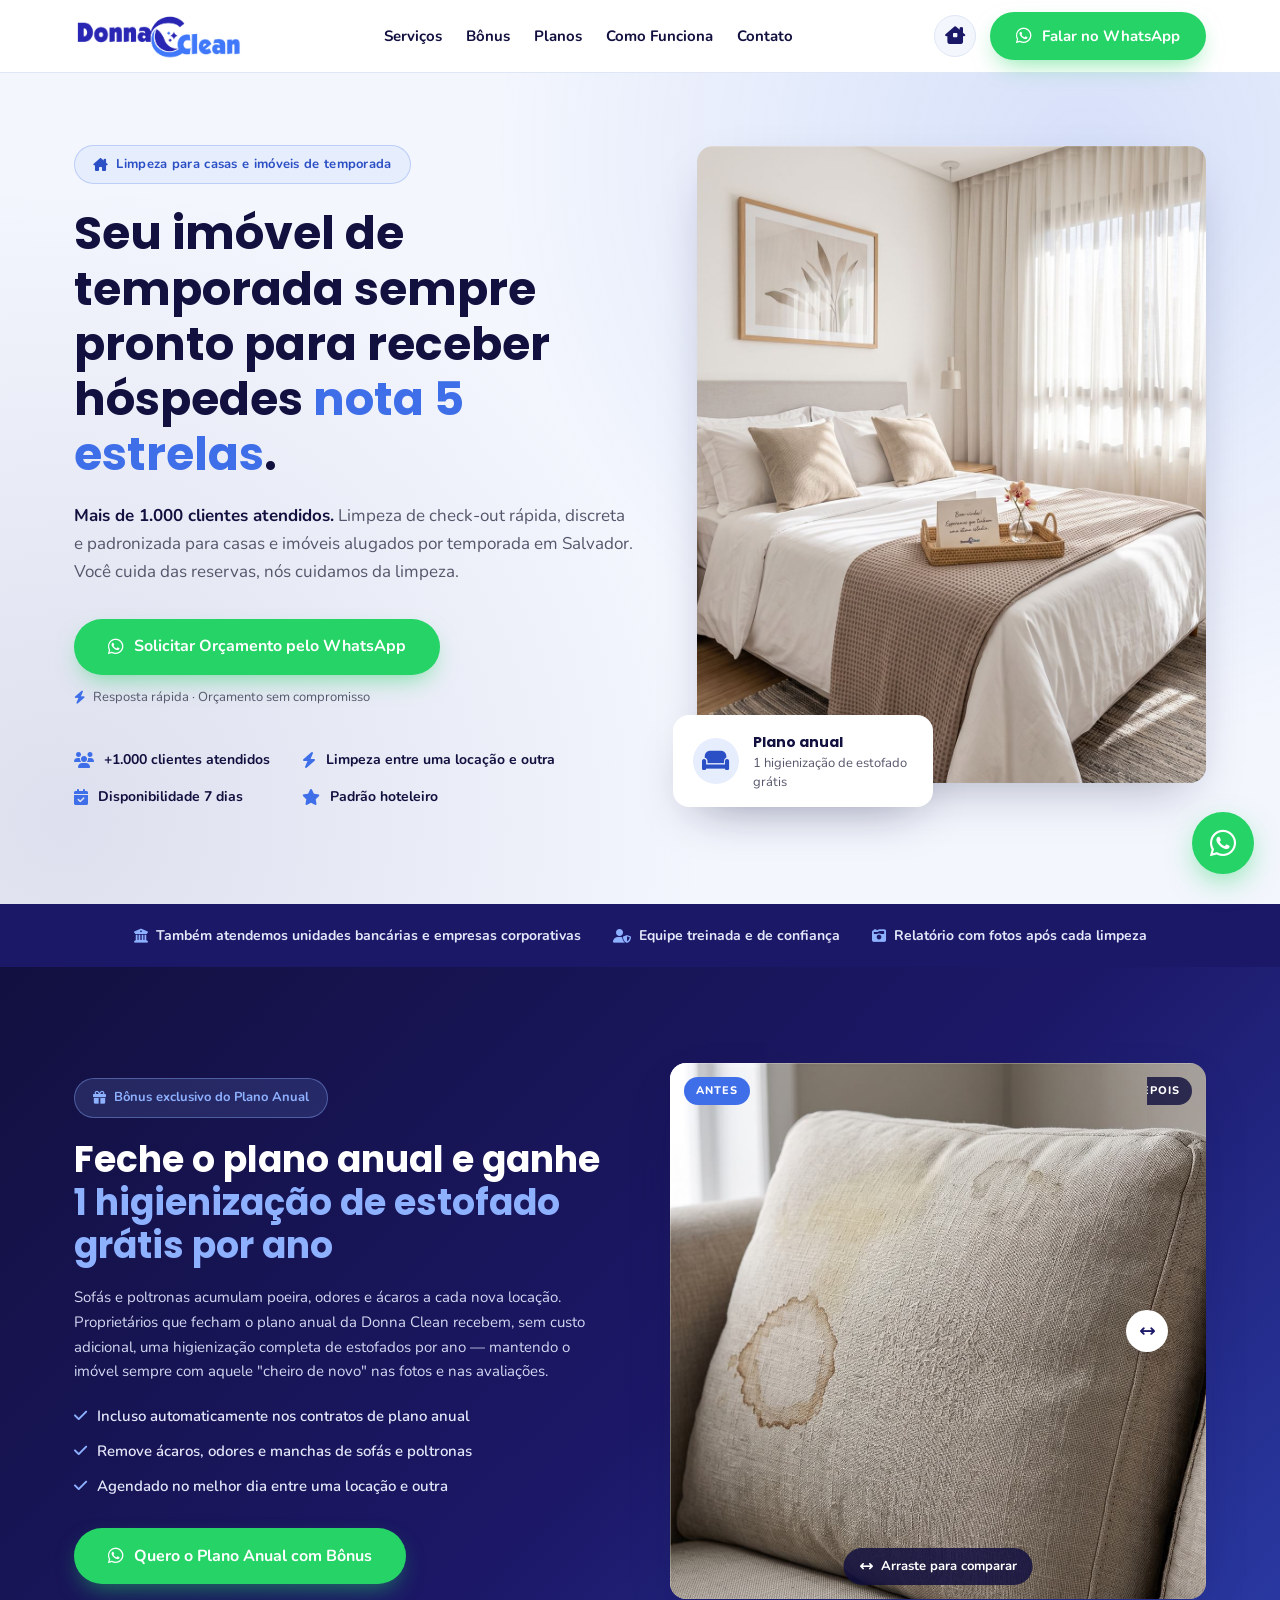
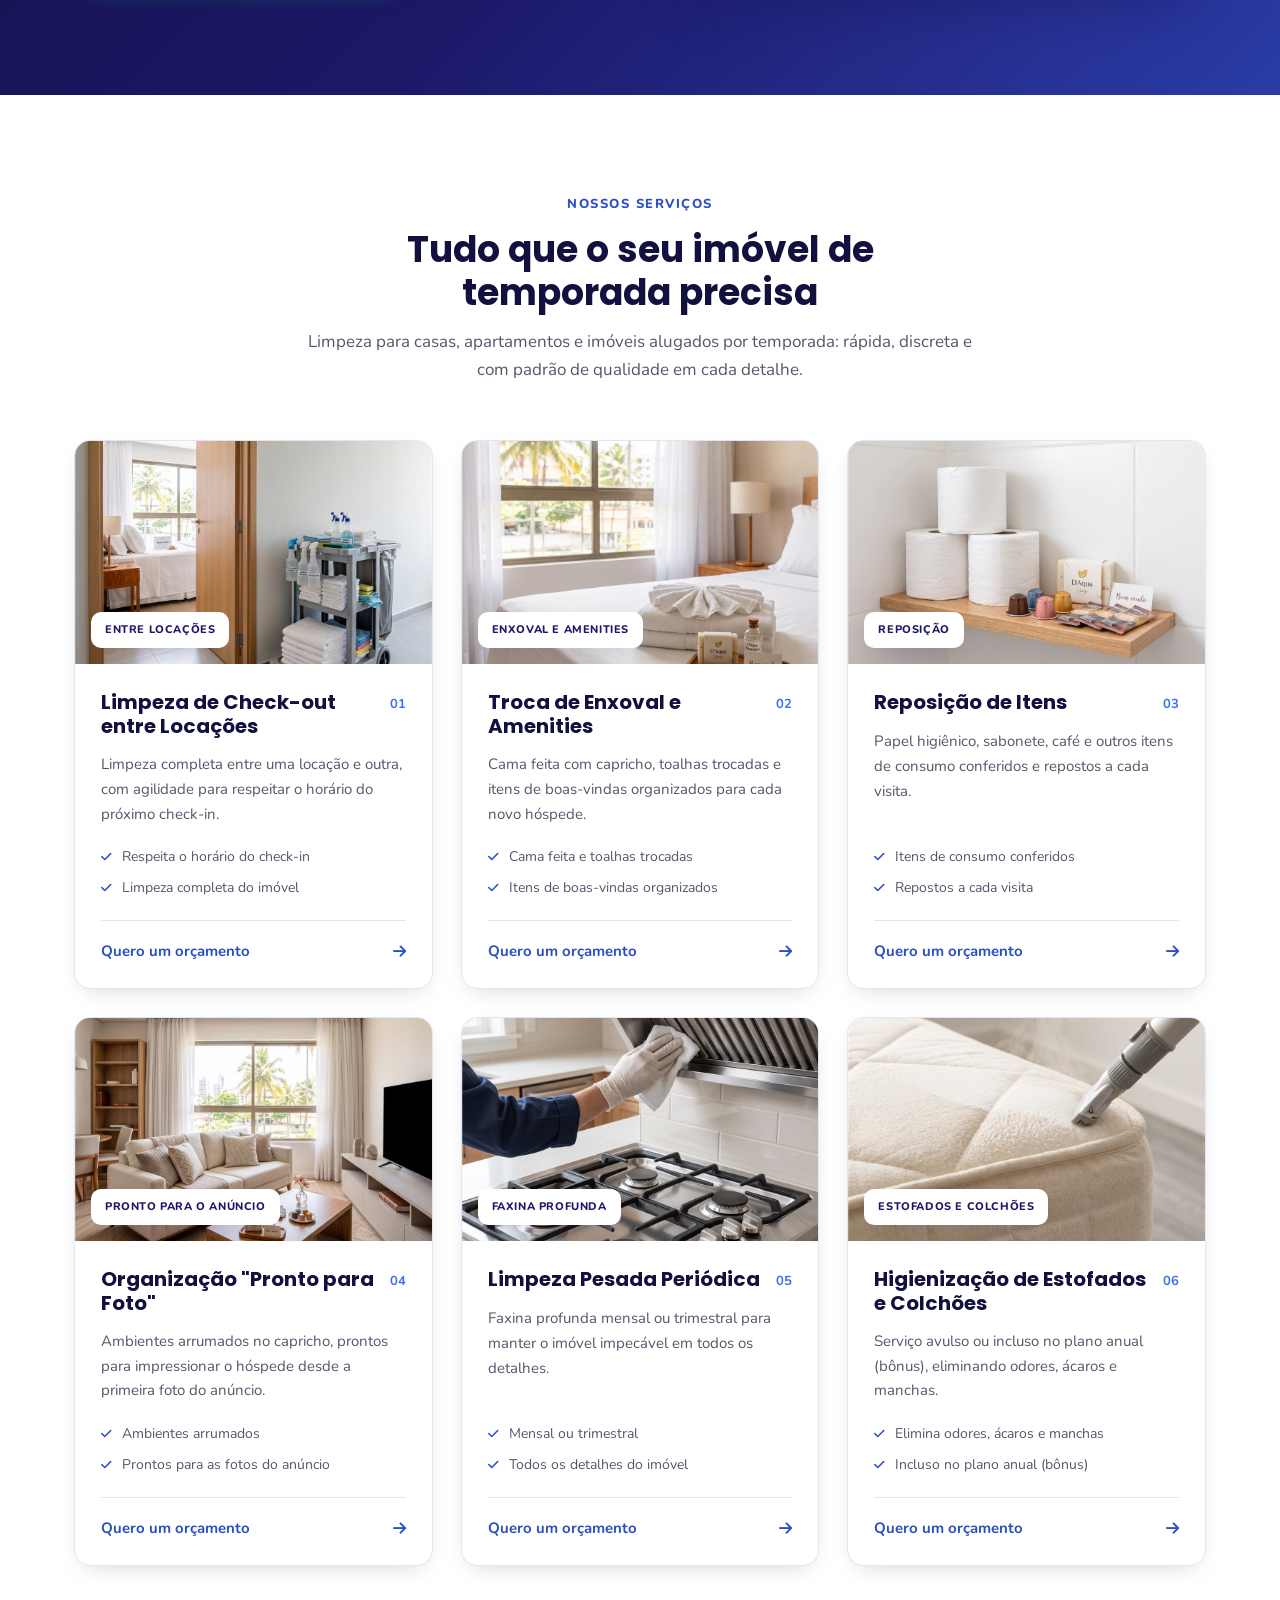
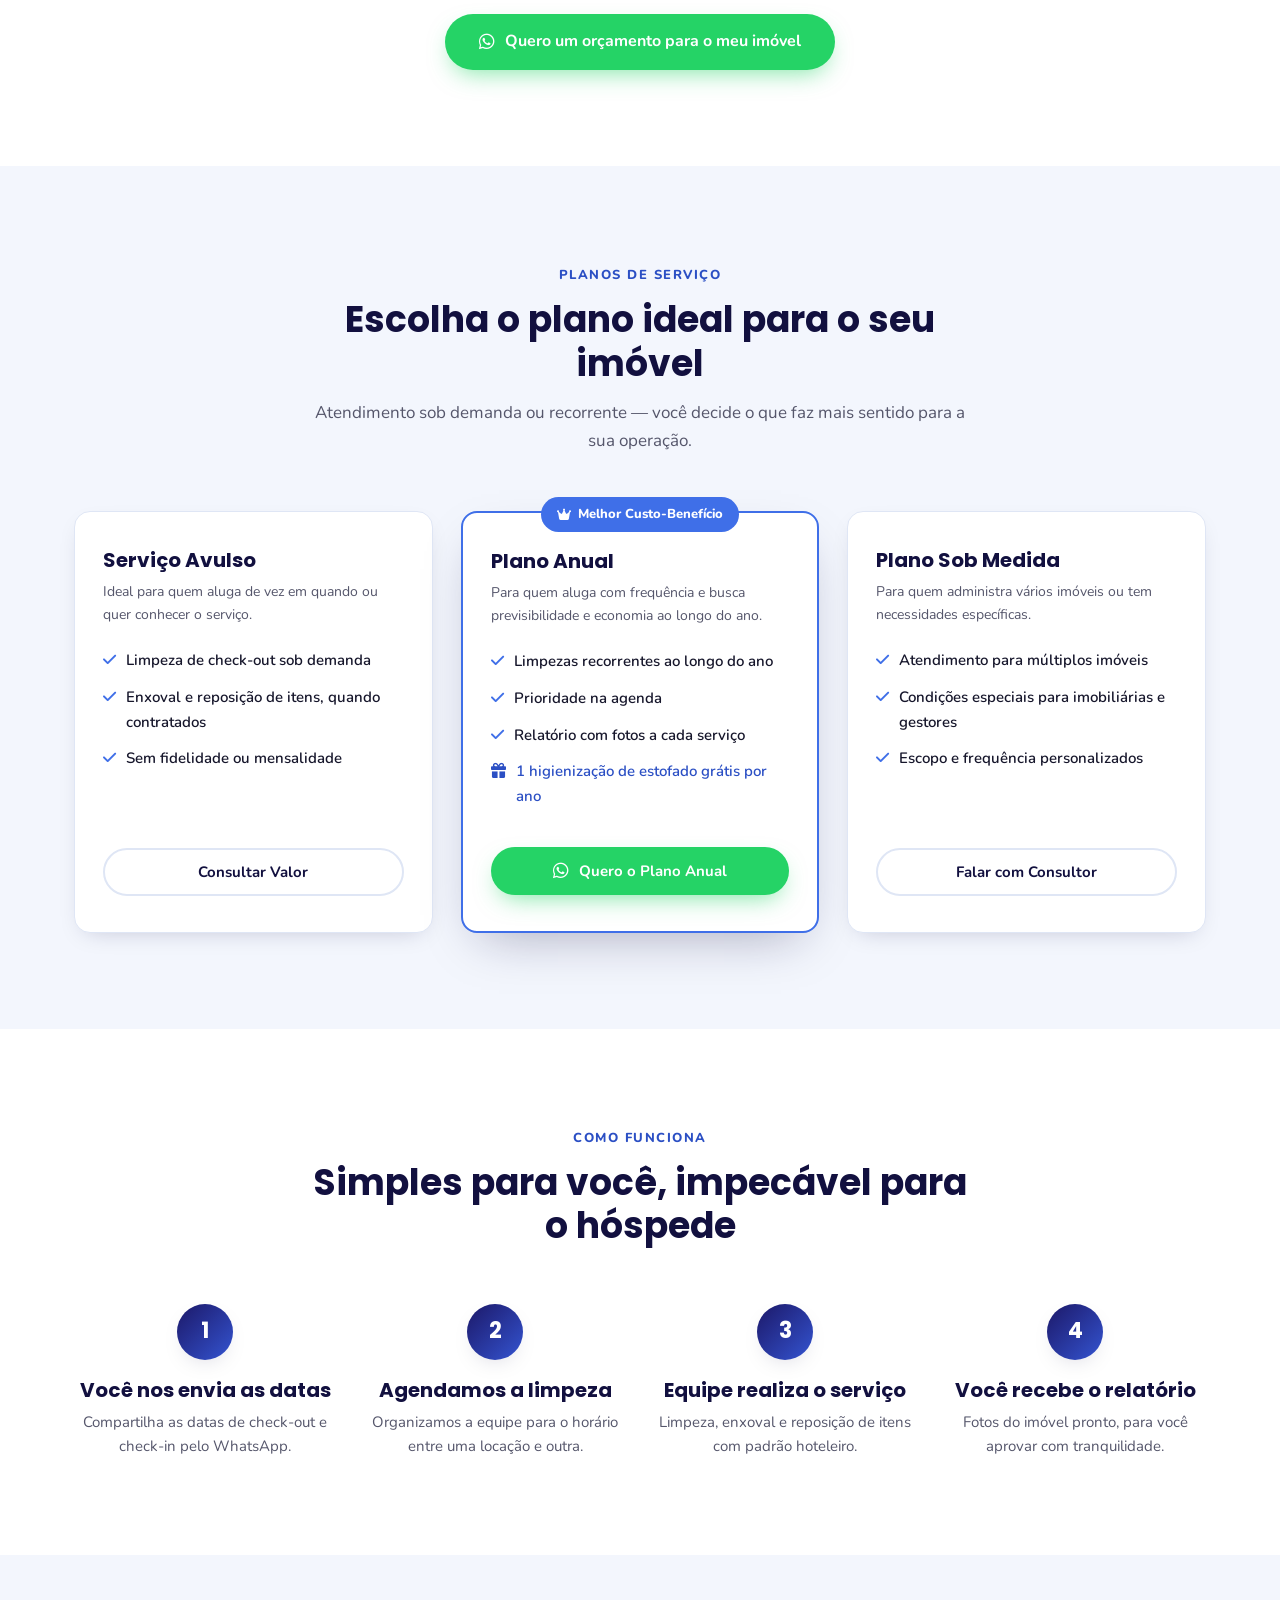
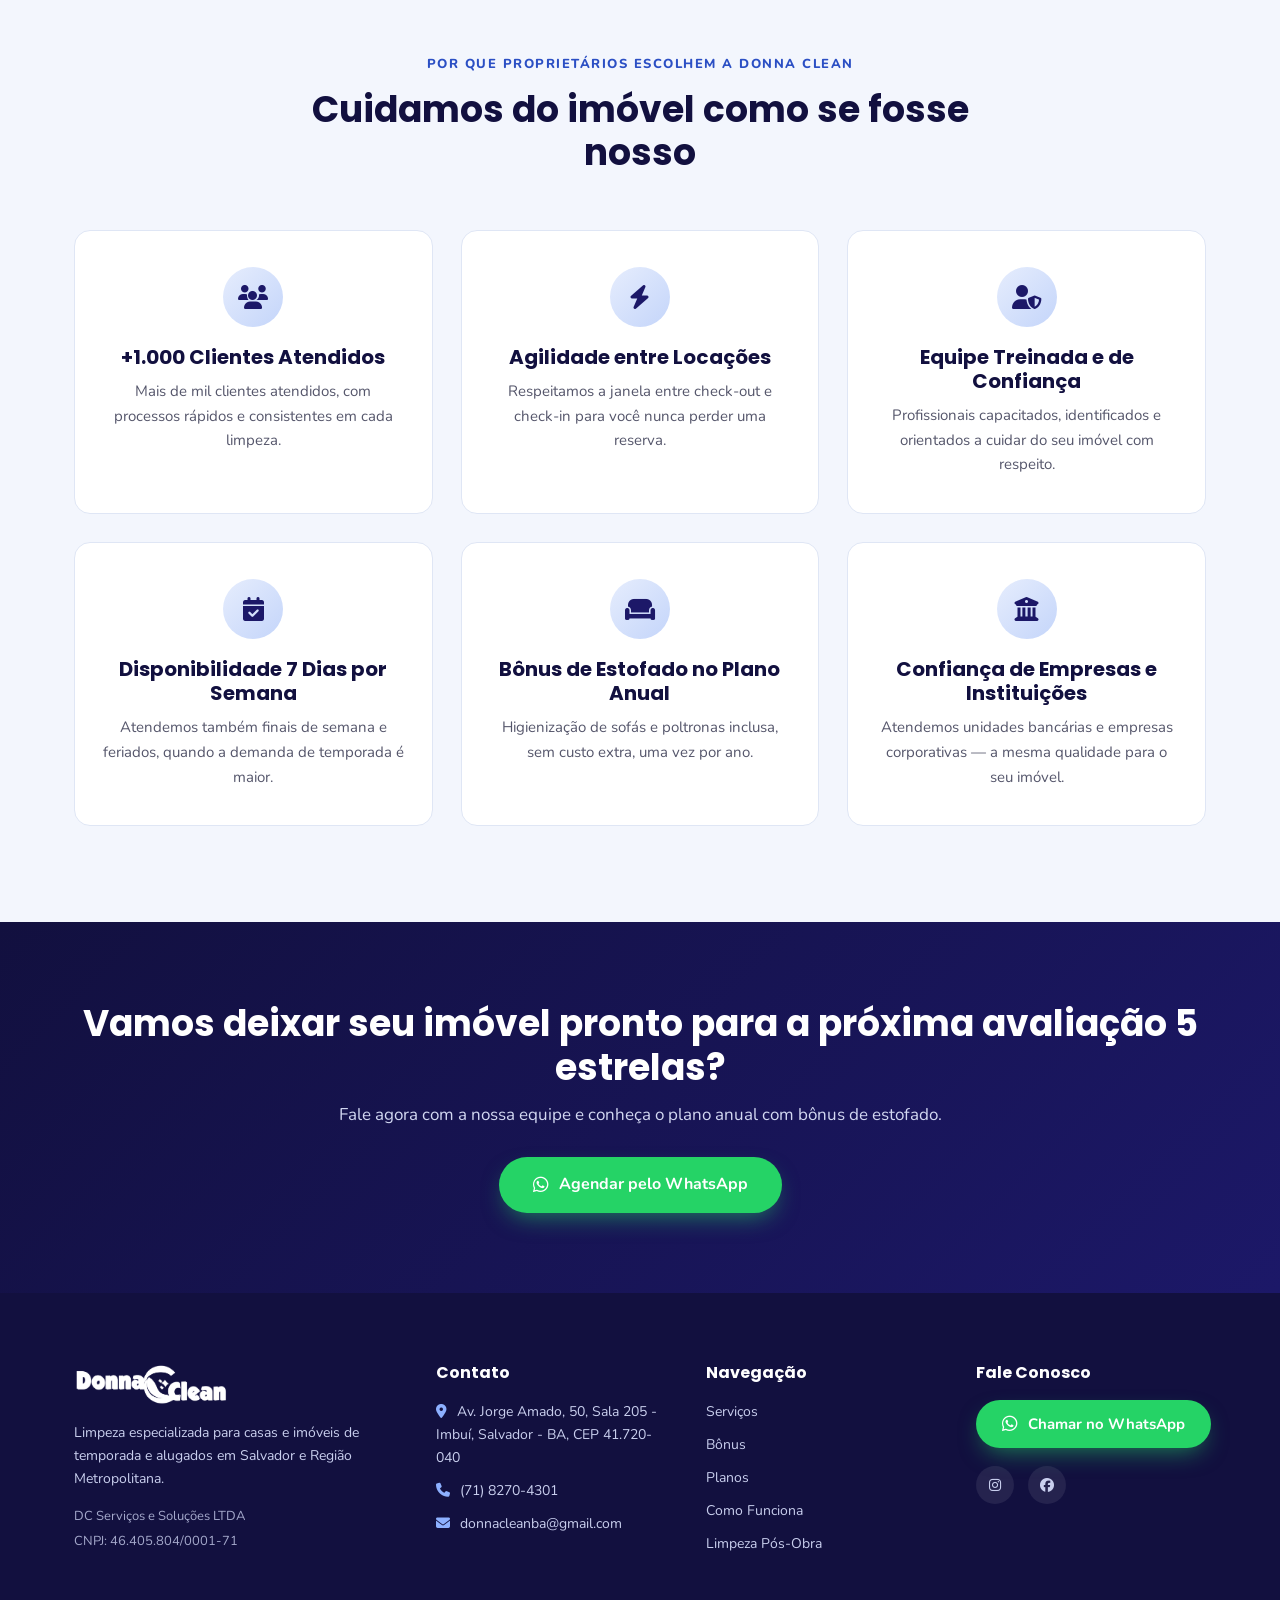
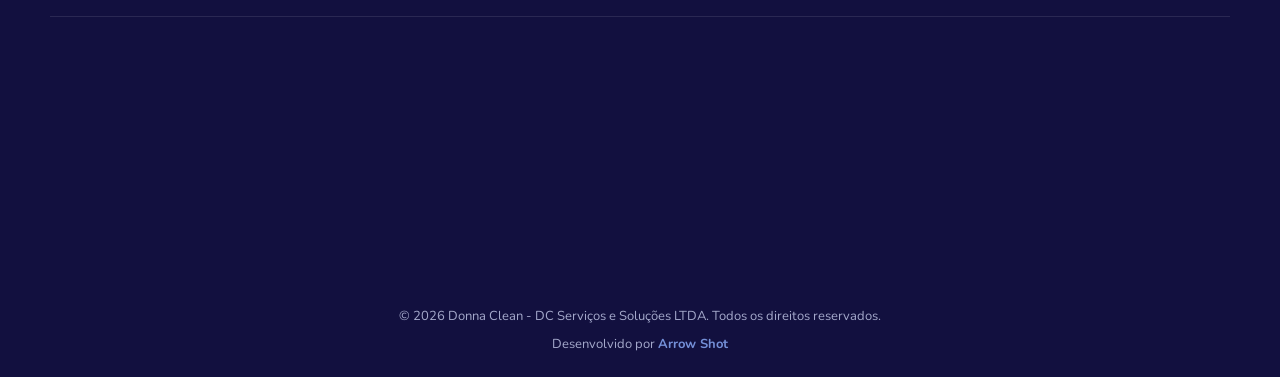
==== aluguel/index.html @ 105ac0aa "Renomeia pasta para aluguel e ajusta links e caminhos das imagens Substitui alugel/ e img/airbnb/ po" ====
<!DOCTYPE html>
<html lang="pt-BR">
<head>
<meta charset="UTF-8">
<meta name="viewport" content="width=device-width, initial-scale=1.0">
<title>Donna Clean | Limpeza para Imóveis de Temporada em Salvador - BA</title>
<meta name="description" content="Limpeza para casas e imóveis de temporada em Salvador/BA: check-out, enxoval e reposição. Plano anual com higienização de estofado grátis. Peça no WhatsApp.">
<meta name="keywords" content="limpeza casa de temporada, limpeza imóvel de aluguel, faxina temporada Salvador, limpeza check-out, limpeza pós-locação, limpeza aluguel por temporada, Donna Clean">
<meta name="robots" content="index, follow">
<meta name="theme-color" content="#1C1868">
<link rel="canonical" href="https://donnaclean.com.br/aluguel/">

<meta property="og:type" content="website">
<meta property="og:title" content="Donna Clean | Limpeza para Imóveis de Temporada">
<meta property="og:description" content="Seu imóvel de temporada sempre pronto para o próximo hóspede. Plano anual com higienização de estofado grátis. Fale no WhatsApp.">
<meta property="og:image" content="../img/donna-clean-logo.png">
<meta property="og:locale" content="pt_BR">

<link rel="icon" type="image/png" sizes="32x32" href="../img/favicon-32.png">
<link rel="icon" type="image/png" sizes="512x512" href="../img/favicon.png">
<link rel="apple-touch-icon" href="../img/apple-touch-icon.png">

<link rel="preconnect" href="https://fonts.googleapis.com">
<link rel="preconnect" href="https://fonts.gstatic.com" crossorigin>
<link href="https://fonts.googleapis.com/css2?family=Poppins:wght@500;600;700;800&family=Nunito:wght@400;500;600;700;800&display=swap" rel="stylesheet">

<link rel="stylesheet" href="https://cdnjs.cloudflare.com/ajax/libs/font-awesome/6.5.1/css/all.min.css" integrity="sha512-DTOQO9RWCH3ppGqcWaEA1BIZOC6xxalwEsw9c2QQeAIftl+Vegovlnee1c9QX4TctnWMn13TZye+giMm8e2LwA==" crossorigin="anonymous" referrerpolicy="no-referrer">

<link rel="stylesheet" href="style.css">

<script type="application/ld+json">
{
  "@context": "https://schema.org",
  "@type": "LocalBusiness",
  "name": "Donna Clean - DC Serviços e Soluções LTDA",
  "image": "../img/donna-clean-logo.png",
  "telephone": "+55-71-8270-4301",
  "email": "donnacleanba@gmail.com",
  "priceRange": "$$",
  "address": {
    "@type": "PostalAddress",
    "streetAddress": "Av. Jorge Amado, 50, Sala 205",
    "addressLocality": "Salvador",
    "addressRegion": "BA",
    "postalCode": "41720-040",
    "addressCountry": "BR"
  },
  "areaServed": "Salvador e Região Metropolitana - BA",
  "description": "Limpeza de check-out para casas e imóveis de temporada e alugados."
}
</script>
</head>
<body>

<!-- HEADER -->
<header class="header" id="header">
  <div class="container header-inner">
    <a href="#topo" class="logo">
      <img src="../img/donna-clean-logo.png" alt="Donna Clean">
    </a>

    <nav class="nav" id="nav">
      <a href="#servicos">Serviços</a>
      <a href="#bonus">Bônus</a>
      <a href="#planos">Planos</a>
      <a href="#como-funciona">Como Funciona</a>
      <a href="#contato">Contato</a>
    </nav>

    <div class="header-actions">
      <a href="../" class="cross-link" title="Conheça a limpeza pós-obra" aria-label="Ver serviço de limpeza pós-obra">
        <i class="fa-solid fa-house-chimney-window"></i>
      </a>
      <a href="https://wa.me/557182704301?text=Ol%C3%A1%21%20Vim%20pelo%20site%20e%20tenho%20um%20im%C3%B3vel%20de%20temporada.%20Gostaria%20de%20saber%20mais%20sobre%20a%20limpeza." class="btn btn-whatsapp header-cta" target="_blank" rel="noopener" data-cta="header">
        <i class="fa-brands fa-whatsapp"></i> Falar no WhatsApp
      </a>
      <button class="menu-toggle" id="menuToggle" aria-label="Abrir menu" aria-expanded="false" aria-controls="nav">
        <i class="fa-solid fa-bars"></i>
      </button>
    </div>
  </div>
</header>

<!-- HERO -->
<section class="hero" id="topo">
  <div class="hero-shapes"></div>
  <div class="container hero-inner">
    <div class="hero-text reveal">
      <span class="badge"><i class="fa-solid fa-house-chimney"></i> Limpeza para casas e imóveis de temporada</span>
      <h1>Seu imóvel de temporada sempre pronto para receber hóspedes <span>nota 5 estrelas</span>.</h1>
      <p class="hero-sub"><strong>Mais de 1.000 clientes atendidos.</strong> Limpeza de check-out rápida, discreta e padronizada para casas e imóveis alugados por temporada em Salvador. Você cuida das reservas, nós cuidamos da limpeza.</p>

      <div class="hero-actions">
        <a href="https://wa.me/557182704301?text=Ol%C3%A1%21%20Vim%20pelo%20site%20e%20tenho%20um%20im%C3%B3vel%20de%20temporada.%20Gostaria%20de%20saber%20mais%20sobre%20a%20limpeza." class="btn btn-whatsapp btn-lg" target="_blank" rel="noopener" data-cta="hero">
          <i class="fa-brands fa-whatsapp"></i> Solicitar Orçamento pelo WhatsApp
        </a>
        <span class="cta-note"><i class="fa-solid fa-bolt"></i> Resposta rápida &middot; Orçamento sem compromisso</span>
      </div>

      <div class="hero-trust">
        <div class="hero-trust-item"><i class="fa-solid fa-users"></i><span>+1.000 clientes atendidos</span></div>
        <div class="hero-trust-item"><i class="fa-solid fa-bolt"></i><span>Limpeza entre uma locação e outra</span></div>
        <div class="hero-trust-item"><i class="fa-solid fa-calendar-check"></i><span>Disponibilidade 7 dias</span></div>
        <div class="hero-trust-item"><i class="fa-solid fa-star"></i><span>Padrão hoteleiro</span></div>
      </div>
    </div>

    <div class="hero-media reveal">
      <div class="photo-slot photo-slot-hero">
        <img src="../img/aluguel/quartopronto.jpg" alt="Quarto de imóvel de temporada limpo e organizado" width="1400" height="1400" fetchpriority="high" onerror="this.style.display='none'; this.nextElementSibling.style.display='flex';">
        <div class="photo-placeholder">
          <i class="fa-solid fa-camera"></i>
          <span>Foto: quarto/imóvel pronto para hóspedes</span>
        </div>
      </div>
      <div class="hero-float-card">
        <i class="fa-solid fa-couch"></i>
        <div>
          <strong>Plano anual</strong>
          <span>1 higienização de estofado grátis</span>
        </div>
      </div>
    </div>
  </div>
</section>

<!-- TRUST STRIP -->
<section class="trust-strip">
  <div class="container trust-strip-inner reveal">
    <div class="trust-strip-item"><i class="fa-solid fa-building-columns"></i> Também atendemos unidades bancárias e empresas corporativas</div>
    <div class="trust-strip-item"><i class="fa-solid fa-user-shield"></i> Equipe treinada e de confiança</div>
    <div class="trust-strip-item"><i class="fa-solid fa-camera-retro"></i> Relatório com fotos após cada limpeza</div>
  </div>
</section>

<!-- BÔNUS -->
<section class="bonus" id="bonus">
  <div class="container bonus-inner">
    <div class="bonus-text reveal">
      <span class="ribbon"><i class="fa-solid fa-gift"></i> Bônus exclusivo do Plano Anual</span>
      <h2>Feche o plano anual e ganhe <span>1 higienização de estofado grátis por ano</span></h2>
      <p>Sofás e poltronas acumulam poeira, odores e ácaros a cada nova locação. Proprietários que fecham o plano anual da Donna Clean recebem, sem custo adicional, uma higienização completa de estofados por ano — mantendo o imóvel sempre com aquele "cheiro de novo" nas fotos e nas avaliações.</p>
      <ul class="bonus-list">
        <li><i class="fa-solid fa-check"></i> Incluso automaticamente nos contratos de plano anual</li>
        <li><i class="fa-solid fa-check"></i> Remove ácaros, odores e manchas de sofás e poltronas</li>
        <li><i class="fa-solid fa-check"></i> Agendado no melhor dia entre uma locação e outra</li>
      </ul>
      <a href="https://wa.me/557182704301?text=Ol%C3%A1%21%20Quero%20saber%20mais%20sobre%20o%20plano%20anual%20com%20higieniza%C3%A7%C3%A3o%20de%20estofado%20gr%C3%A1tis." class="btn btn-whatsapp btn-lg" target="_blank" rel="noopener" data-cta="bonus">
        <i class="fa-brands fa-whatsapp"></i> Quero o Plano Anual com Bônus
      </a>
    </div>

    <div class="bonus-media reveal">
      <div class="compare compare-bonus" data-compare>
        <div class="compare-after">
          <img src="../img/aluguel/estofadolimpo.jpg" alt="Estofado limpo - depois da higienização" loading="lazy" onerror="this.style.display='none'; this.parentElement.classList.add('ph-after');">
          <span class="ph-label">DEPOIS</span>
        </div>
        <div class="compare-before">
          <img src="../img/aluguel/estofadosujo.jpg" alt="Estofado sujo - antes da higienização" loading="lazy" onerror="this.style.display='none'; this.parentElement.classList.add('ph-before');">
          <span class="ph-label">ANTES</span>
        </div>
        <input type="range" min="0" max="100" value="50" class="compare-range" aria-label="Comparar antes e depois do estofado">
        <div class="compare-handle" style="left:50%"><i class="fa-solid fa-arrows-left-right"></i></div>
      </div>
    </div>
  </div>
</section>

<!-- SERVIÇOS -->
<section class="section" id="servicos">
  <div class="container">
    <div class="section-head reveal">
      <span class="eyebrow">Nossos Serviços</span>
      <h2>Tudo que o seu imóvel de temporada precisa</h2>
      <p>Limpeza para casas, apartamentos e imóveis alugados por temporada: rápida, discreta e com padrão de qualidade em cada detalhe.</p>
    </div>

    <div class="grid grid-3">
      <article class="card service-card reveal">
        <div class="photo-slot photo-slot-card">
          <img src="../img/aluguel/turnover.jpg" alt="Carrinho de limpeza em imóvel de temporada entre locações" loading="lazy" onerror="this.style.display='none'; this.nextElementSibling.style.display='flex';">
          <div class="photo-placeholder"><i class="fa-solid fa-camera"></i><span>Entre locações</span></div>
          <span class="service-tag">Entre locações</span>
        </div>
        <div class="card-body">
          <div class="service-head">
            <h3>Limpeza de Check-out entre Locações</h3>
            <span class="service-num">01</span>
          </div>
          <p>Limpeza completa entre uma locação e outra, com agilidade para respeitar o horário do próximo check-in.</p>
          <ul class="service-checks">
            <li><i class="fa-solid fa-check"></i> Respeita o horário do check-in</li>
            <li><i class="fa-solid fa-check"></i> Limpeza completa do imóvel</li>
          </ul>
          <a href="https://wa.me/557182704301?text=Ol%C3%A1!%20Vim%20pelo%20site%20e%20tenho%20um%20im%C3%B3vel%20de%20temporada.%20Quero%20um%20or%C3%A7amento%20de%20limpeza%20de%20check-out." class="service-cta" target="_blank" rel="noopener" data-cta="servico-checkout" title="Abrir conversa no WhatsApp">
            <span>Quero um orçamento</span> <i class="fa-solid fa-arrow-right"></i>
          </a>
        </div>
      </article>

      <article class="card service-card reveal">
        <div class="photo-slot photo-slot-card">
          <img src="../img/aluguel/enxovalorganizado.jpg" alt="Troca de enxoval e amenities" loading="lazy" onerror="this.style.display='none'; this.nextElementSibling.style.display='flex';">
          <div class="photo-placeholder"><i class="fa-solid fa-camera"></i><span>Enxoval e amenities</span></div>
          <span class="service-tag">Enxoval e amenities</span>
        </div>
        <div class="card-body">
          <div class="service-head">
            <h3>Troca de Enxoval e Amenities</h3>
            <span class="service-num">02</span>
          </div>
          <p>Cama feita com capricho, toalhas trocadas e itens de boas-vindas organizados para cada novo hóspede.</p>
          <ul class="service-checks">
            <li><i class="fa-solid fa-check"></i> Cama feita e toalhas trocadas</li>
            <li><i class="fa-solid fa-check"></i> Itens de boas-vindas organizados</li>
          </ul>
          <a href="https://wa.me/557182704301?text=Ol%C3%A1!%20Vim%20pelo%20site%20e%20tenho%20um%20im%C3%B3vel%20de%20temporada.%20Quero%20um%20or%C3%A7amento%20de%20troca%20de%20enxoval%20e%20amenities." class="service-cta" target="_blank" rel="noopener" data-cta="servico-enxoval" title="Abrir conversa no WhatsApp">
            <span>Quero um orçamento</span> <i class="fa-solid fa-arrow-right"></i>
          </a>
        </div>
      </article>

      <article class="card service-card reveal">
        <div class="photo-slot photo-slot-card">
          <img src="../img/aluguel/repoisicaodeitens.jpg" alt="Reposição de itens" loading="lazy" onerror="this.style.display='none'; this.nextElementSibling.style.display='flex';">
          <div class="photo-placeholder"><i class="fa-solid fa-camera"></i><span>Reposição</span></div>
          <span class="service-tag">Reposição</span>
        </div>
        <div class="card-body">
          <div class="service-head">
            <h3>Reposição de Itens</h3>
            <span class="service-num">03</span>
          </div>
          <p>Papel higiênico, sabonete, café e outros itens de consumo conferidos e repostos a cada visita.</p>
          <ul class="service-checks">
            <li><i class="fa-solid fa-check"></i> Itens de consumo conferidos</li>
            <li><i class="fa-solid fa-check"></i> Repostos a cada visita</li>
          </ul>
          <a href="https://wa.me/557182704301?text=Ol%C3%A1!%20Vim%20pelo%20site%20e%20tenho%20um%20im%C3%B3vel%20de%20temporada.%20Quero%20um%20or%C3%A7amento%20de%20reposi%C3%A7%C3%A3o%20de%20itens." class="service-cta" target="_blank" rel="noopener" data-cta="servico-reposicao" title="Abrir conversa no WhatsApp">
            <span>Quero um orçamento</span> <i class="fa-solid fa-arrow-right"></i>
          </a>
        </div>
      </article>

      <article class="card service-card reveal">
        <div class="photo-slot photo-slot-card">
          <img src="../img/aluguel/prontopfoto.jpg" alt="Ambiente organizado e pronto para as fotos do anúncio" loading="lazy" onerror="this.style.display='none'; this.nextElementSibling.style.display='flex';">
          <div class="photo-placeholder"><i class="fa-solid fa-camera"></i><span>Pronto para o anúncio</span></div>
          <span class="service-tag">Pronto para o anúncio</span>
        </div>
        <div class="card-body">
          <div class="service-head">
            <h3>Organização "Pronto para Foto"</h3>
            <span class="service-num">04</span>
          </div>
          <p>Ambientes arrumados no capricho, prontos para impressionar o hóspede desde a primeira foto do anúncio.</p>
          <ul class="service-checks">
            <li><i class="fa-solid fa-check"></i> Ambientes arrumados</li>
            <li><i class="fa-solid fa-check"></i> Prontos para as fotos do anúncio</li>
          </ul>
          <a href="https://wa.me/557182704301?text=Ol%C3%A1!%20Vim%20pelo%20site%20e%20tenho%20um%20im%C3%B3vel%20de%20temporada.%20Quero%20um%20or%C3%A7amento%20de%20organiza%C3%A7%C3%A3o%20pronto%20para%20foto." class="service-cta" target="_blank" rel="noopener" data-cta="servico-pronto-foto" title="Abrir conversa no WhatsApp">
            <span>Quero um orçamento</span> <i class="fa-solid fa-arrow-right"></i>
          </a>
        </div>
      </article>

      <article class="card service-card reveal">
        <div class="photo-slot photo-slot-card">
          <img src="../img/aluguel/periodica.jpg" alt="Limpeza pesada periódica da cozinha" loading="lazy" onerror="this.style.display='none'; this.nextElementSibling.style.display='flex';">
          <div class="photo-placeholder"><i class="fa-solid fa-camera"></i><span>Faxina profunda</span></div>
          <span class="service-tag">Faxina profunda</span>
        </div>
        <div class="card-body">
          <div class="service-head">
            <h3>Limpeza Pesada Periódica</h3>
            <span class="service-num">05</span>
          </div>
          <p>Faxina profunda mensal ou trimestral para manter o imóvel impecável em todos os detalhes.</p>
          <ul class="service-checks">
            <li><i class="fa-solid fa-check"></i> Mensal ou trimestral</li>
            <li><i class="fa-solid fa-check"></i> Todos os detalhes do imóvel</li>
          </ul>
          <a href="https://wa.me/557182704301?text=Ol%C3%A1!%20Vim%20pelo%20site%20e%20tenho%20um%20im%C3%B3vel%20de%20temporada.%20Quero%20um%20or%C3%A7amento%20de%20limpeza%20pesada%20peri%C3%B3dica." class="service-cta" target="_blank" rel="noopener" data-cta="servico-periodica" title="Abrir conversa no WhatsApp">
            <span>Quero um orçamento</span> <i class="fa-solid fa-arrow-right"></i>
          </a>
        </div>
      </article>

      <article class="card service-card reveal">
        <div class="photo-slot photo-slot-card">
          <img src="../img/aluguel/estofado.jpg" alt="Higienização de estofados e colchões" loading="lazy" onerror="this.style.display='none'; this.nextElementSibling.style.display='flex';">
          <div class="photo-placeholder"><i class="fa-solid fa-camera"></i><span>Estofados e colchões</span></div>
          <span class="service-tag">Estofados e colchões</span>
        </div>
        <div class="card-body">
          <div class="service-head">
            <h3>Higienização de Estofados e Colchões</h3>
            <span class="service-num">06</span>
          </div>
          <p>Serviço avulso ou incluso no plano anual (bônus), eliminando odores, ácaros e manchas.</p>
          <ul class="service-checks">
            <li><i class="fa-solid fa-check"></i> Elimina odores, ácaros e manchas</li>
            <li><i class="fa-solid fa-check"></i> Incluso no plano anual (bônus)</li>
          </ul>
          <a href="https://wa.me/557182704301?text=Ol%C3%A1!%20Vim%20pelo%20site%20e%20tenho%20um%20im%C3%B3vel%20de%20temporada.%20Quero%20um%20or%C3%A7amento%20de%20higieniza%C3%A7%C3%A3o%20de%20estofados%20e%20colch%C3%B5es." class="service-cta" target="_blank" rel="noopener" data-cta="servico-estofados" title="Abrir conversa no WhatsApp">
            <span>Quero um orçamento</span> <i class="fa-solid fa-arrow-right"></i>
          </a>
        </div>
      </article>
    </div>

    <div class="section-cta reveal">
      <a href="https://wa.me/557182704301?text=Ol%C3%A1%21%20Vim%20pelo%20site%20e%20tenho%20um%20im%C3%B3vel%20de%20temporada.%20Gostaria%20de%20saber%20mais%20sobre%20a%20limpeza." class="btn btn-whatsapp btn-lg" target="_blank" rel="noopener" data-cta="servicos">
        <i class="fa-brands fa-whatsapp"></i> Quero um orçamento para o meu imóvel
      </a>
    </div>
  </div>
</section>

<!-- PLANOS -->
<section class="section section-alt" id="planos">
  <div class="container">
    <div class="section-head reveal">
      <span class="eyebrow">Planos de Serviço</span>
      <h2>Escolha o plano ideal para o seu imóvel</h2>
      <p>Atendimento sob demanda ou recorrente — você decide o que faz mais sentido para a sua operação.</p>
    </div>

    <div class="grid grid-3 pricing">
      <div class="price-card reveal">
        <h3>Serviço Avulso</h3>
        <p class="price-desc">Ideal para quem aluga de vez em quando ou quer conhecer o serviço.</p>
        <ul>
          <li><i class="fa-solid fa-check"></i> Limpeza de check-out sob demanda</li>
          <li><i class="fa-solid fa-check"></i> Enxoval e reposição de itens, quando contratados</li>
          <li><i class="fa-solid fa-check"></i> Sem fidelidade ou mensalidade</li>
        </ul>
        <a href="https://wa.me/557182704301?text=Ol%C3%A1%21%20Gostaria%20de%20saber%20o%20valor%20do%20servi%C3%A7o%20avulso%20de%20limpeza%20para%20o%20meu%20im%C3%B3vel." class="btn btn-outline-dark" target="_blank" rel="noopener" data-cta="plano-avulso">Consultar Valor</a>
      </div>

      <div class="price-card price-card-featured reveal">
        <span class="price-tag"><i class="fa-solid fa-crown"></i> Melhor Custo-Benefício</span>
        <h3>Plano Anual</h3>
        <p class="price-desc">Para quem aluga com frequência e busca previsibilidade e economia ao longo do ano.</p>
        <ul>
          <li><i class="fa-solid fa-check"></i> Limpezas recorrentes ao longo do ano</li>
          <li><i class="fa-solid fa-check"></i> Prioridade na agenda</li>
          <li><i class="fa-solid fa-check"></i> Relatório com fotos a cada serviço</li>
          <li class="highlight"><i class="fa-solid fa-gift"></i> 1 higienização de estofado grátis por ano</li>
        </ul>
        <a href="https://wa.me/557182704301?text=Ol%C3%A1%21%20Quero%20saber%20mais%20sobre%20o%20plano%20anual%20com%20higieniza%C3%A7%C3%A3o%20de%20estofado%20gr%C3%A1tis." class="btn btn-whatsapp" target="_blank" rel="noopener" data-cta="plano-anual"><i class="fa-brands fa-whatsapp"></i> Quero o Plano Anual</a>
      </div>

      <div class="price-card reveal">
        <h3>Plano Sob Medida</h3>
        <p class="price-desc">Para quem administra vários imóveis ou tem necessidades específicas.</p>
        <ul>
          <li><i class="fa-solid fa-check"></i> Atendimento para múltiplos imóveis</li>
          <li><i class="fa-solid fa-check"></i> Condições especiais para imobiliárias e gestores</li>
          <li><i class="fa-solid fa-check"></i> Escopo e frequência personalizados</li>
        </ul>
        <a href="https://wa.me/557182704301?text=Ol%C3%A1%21%20Administro%20mais%20de%20um%20im%C3%B3vel%20e%20gostaria%20de%20um%20plano%20sob%20medida." class="btn btn-outline-dark" target="_blank" rel="noopener" data-cta="plano-sob-medida">Falar com Consultor</a>
      </div>
    </div>
  </div>
</section>

<!-- COMO FUNCIONA -->
<section class="section" id="como-funciona">
  <div class="container">
    <div class="section-head reveal">
      <span class="eyebrow">Como Funciona</span>
      <h2>Simples para você, impecável para o hóspede</h2>
    </div>

    <div class="steps">
      <div class="step reveal">
        <div class="step-num">1</div>
        <h3>Você nos envia as datas</h3>
        <p>Compartilha as datas de check-out e check-in pelo WhatsApp.</p>
      </div>
      <div class="step reveal">
        <div class="step-num">2</div>
        <h3>Agendamos a limpeza</h3>
        <p>Organizamos a equipe para o horário entre uma locação e outra.</p>
      </div>
      <div class="step reveal">
        <div class="step-num">3</div>
        <h3>Equipe realiza o serviço</h3>
        <p>Limpeza, enxoval e reposição de itens com padrão hoteleiro.</p>
      </div>
      <div class="step reveal">
        <div class="step-num">4</div>
        <h3>Você recebe o relatório</h3>
        <p>Fotos do imóvel pronto, para você aprovar com tranquilidade.</p>
      </div>
    </div>
  </div>
</section>

<!-- DIFERENCIAIS -->
<section class="section section-alt">
  <div class="container">
    <div class="section-head reveal">
      <span class="eyebrow">Por que proprietários escolhem a Donna Clean</span>
      <h2>Cuidamos do imóvel como se fosse nosso</h2>
    </div>

    <div class="grid grid-3 features">
      <div class="feature reveal">
        <div class="feature-icon"><i class="fa-solid fa-users"></i></div>
        <h3>+1.000 Clientes Atendidos</h3>
        <p>Mais de mil clientes atendidos, com processos rápidos e consistentes em cada limpeza.</p>
      </div>
      <div class="feature reveal">
        <div class="feature-icon"><i class="fa-solid fa-bolt"></i></div>
        <h3>Agilidade entre Locações</h3>
        <p>Respeitamos a janela entre check-out e check-in para você nunca perder uma reserva.</p>
      </div>
      <div class="feature reveal">
        <div class="feature-icon"><i class="fa-solid fa-user-shield"></i></div>
        <h3>Equipe Treinada e de Confiança</h3>
        <p>Profissionais capacitados, identificados e orientados a cuidar do seu imóvel com respeito.</p>
      </div>
      <div class="feature reveal">
        <div class="feature-icon"><i class="fa-solid fa-calendar-check"></i></div>
        <h3>Disponibilidade 7 Dias por Semana</h3>
        <p>Atendemos também finais de semana e feriados, quando a demanda de temporada é maior.</p>
      </div>
      <div class="feature reveal">
        <div class="feature-icon"><i class="fa-solid fa-couch"></i></div>
        <h3>Bônus de Estofado no Plano Anual</h3>
        <p>Higienização de sofás e poltronas inclusa, sem custo extra, uma vez por ano.</p>
      </div>
      <div class="feature reveal">
        <div class="feature-icon"><i class="fa-solid fa-building-columns"></i></div>
        <h3>Confiança de Empresas e Instituições</h3>
        <p>Atendemos unidades bancárias e empresas corporativas — a mesma qualidade para o seu imóvel.</p>
      </div>
    </div>
  </div>
</section>

<!-- CTA FINAL -->
<section class="cta-final">
  <div class="container cta-final-inner reveal">
    <h2>Vamos deixar seu imóvel pronto para a próxima avaliação 5 estrelas?</h2>
    <p>Fale agora com a nossa equipe e conheça o plano anual com bônus de estofado.</p>
    <a href="https://wa.me/557182704301?text=Ol%C3%A1%21%20Vim%20pelo%20site%20e%20tenho%20um%20im%C3%B3vel%20de%20temporada.%20Gostaria%20de%20saber%20mais%20sobre%20a%20limpeza." class="btn btn-whatsapp btn-lg" target="_blank" rel="noopener" data-cta="cta-final">
      <i class="fa-brands fa-whatsapp"></i> Agendar pelo WhatsApp
    </a>
  </div>
</section>

<!-- CONTATO / FOOTER -->
<footer class="footer" id="contato">
  <div class="container footer-inner">
    <div class="footer-col">
      <img src="../img/donna-clean-logo.png" alt="Donna Clean" class="footer-logo">
      <p>Limpeza especializada para casas e imóveis de temporada e alugados em Salvador e Região Metropolitana.</p>
      <div class="footer-legal">
        <p>DC Serviços e Soluções LTDA</p>
        <p>CNPJ: 46.405.804/0001-71</p>
      </div>
    </div>

    <div class="footer-col">
      <h4>Contato</h4>
      <p><i class="fa-solid fa-location-dot"></i> Av. Jorge Amado, 50, Sala 205 - Imbuí, Salvador - BA, CEP 41.720-040</p>
      <p><i class="fa-solid fa-phone"></i> <a href="tel:+557182704301">(71) 8270-4301</a></p>
      <p><i class="fa-solid fa-envelope"></i> <a href="mailto:donnacleanba@gmail.com">donnacleanba@gmail.com</a></p>
    </div>

    <div class="footer-col">
      <h4>Navegação</h4>
      <a href="#servicos">Serviços</a>
      <a href="#bonus">Bônus</a>
      <a href="#planos">Planos</a>
      <a href="#como-funciona">Como Funciona</a>
      <a href="../">Limpeza Pós-Obra</a>
    </div>

    <div class="footer-col">
      <h4>Fale Conosco</h4>
      <a href="https://wa.me/557182704301?text=Ol%C3%A1%21%20Vim%20pelo%20site%20e%20tenho%20um%20im%C3%B3vel%20de%20temporada.%20Gostaria%20de%20saber%20mais%20sobre%20a%20limpeza." class="btn btn-whatsapp" target="_blank" rel="noopener" data-cta="footer">
        <i class="fa-brands fa-whatsapp"></i> Chamar no WhatsApp
      </a>
      <div class="footer-social">
        <a href="#" aria-label="Instagram"><i class="fa-brands fa-instagram"></i></a>
        <a href="#" aria-label="Facebook"><i class="fa-brands fa-facebook"></i></a>
      </div>
    </div>
  </div>

  <div class="footer-map">
    <iframe title="Localização Donna Clean" src="https://www.google.com/maps?q=Av.+Jorge+Amado,+50,+Imbu%C3%AD,+Salvador+-+BA,+41720-040&output=embed" loading="lazy" referrerpolicy="no-referrer-when-downgrade"></iframe>
  </div>

  <div class="footer-bottom">
    <p>&copy; <span id="year"></span> Donna Clean - DC Serviços e Soluções LTDA. Todos os direitos reservados.</p>
    <p class="footer-credit">Desenvolvido por <a href="https://marketingparalimpeza.com.br/" target="_blank" rel="noopener"><strong>Arrow Shot</strong></a></p>
  </div>
</footer>

<!-- WHATSAPP FLOAT -->
<a href="https://wa.me/557182704301?text=Ol%C3%A1%21%20Vim%20pelo%20site%20e%20tenho%20um%20im%C3%B3vel%20de%20temporada.%20Gostaria%20de%20saber%20mais%20sobre%20a%20limpeza." class="whatsapp-float" target="_blank" rel="noopener" aria-label="Falar no WhatsApp" data-cta="float">
  <i class="fa-brands fa-whatsapp"></i>
</a>

<!-- MOBILE STICKY CTA -->
<div class="mobile-sticky">
  <a href="https://wa.me/557182704301?text=Ol%C3%A1%21%20Vim%20pelo%20site%20e%20tenho%20um%20im%C3%B3vel%20de%20temporada.%20Gostaria%20de%20saber%20mais%20sobre%20a%20limpeza." class="btn btn-whatsapp" target="_blank" rel="noopener" data-cta="sticky"><i class="fa-brands fa-whatsapp"></i> Solicitar orçamento no WhatsApp</a>
</div>

<script src="java.js"></script>
</body>
</html>
---- aluguel/style.css ----
/* ==========================================================================
   DONNA CLEAN — LIMPEZA PARA IMÓVEIS DE TEMPORADA / ALUGADOS
   Paleta oficial da marca (azuis da logo) + escala tipográfica padronizada
   ========================================================================== */

:root {
  /* Paleta da marca */
  --navy-dark: #12103F;
  --navy: #1C1868;
  --blue: #3454D1;
  --accent: #3F6FE8;          /* azul claro da logo ("Clean") */
  --accent-dark: #2B4FC4;
  --accent-light: #8DB0FF;    /* usado sobre fundos escuros */
  --accent-soft: #E6EDFD;
  --surface: #F3F6FD;
  --ink: #16162B;
  --gray: #55566B;
  --line: #DFE6F5;
  --white: #FFFFFF;
  --whatsapp: #25D366;
  --whatsapp-dark: #1EBE57;

  /* Tipografia — escala única para todo o site */
  --font-head: 'Poppins', sans-serif;
  --font-body: 'Nunito', sans-serif;
  --fs-h1: clamp(32px, 4.2vw, 46px);
  --fs-h2: clamp(26px, 3.4vw, 36px);
  --fs-h3: 20px;
  --fs-h4: 16px;
  --fs-lead: 17px;
  --fs-body: 15px;
  --fs-small: 14px;
  --fs-caption: 13px;
  --fs-btn: 15px;
  --fs-btn-lg: 16px;
  --lh-heading: 1.2;
  --lh-body: 1.65;

  /* Espaçamento e forma */
  --radius: 16px;
  --section-y: 96px;
  --gap: 28px;
  --shadow: 0 20px 50px -20px rgba(18, 16, 63, 0.35);
  --shadow-sm: 0 8px 24px -12px rgba(18, 16, 63, 0.25);
}

* { margin: 0; padding: 0; box-sizing: border-box; }
html { scroll-behavior: smooth; }
body {
  font-family: var(--font-body);
  font-size: var(--fs-body);
  color: var(--ink);
  background: var(--white);
  line-height: var(--lh-body);
  overflow-x: hidden;
}
img, video { max-width: 100%; display: block; }
a { text-decoration: none; color: inherit; }
ul { list-style: none; }

.container { width: 100%; max-width: 1180px; margin: 0 auto; padding: 0 24px; }

h1, h2, h3, h4 { font-family: var(--font-head); font-weight: 700; color: var(--navy-dark); line-height: var(--lh-heading); }
h1 { font-size: var(--fs-h1); }
h2 { font-size: var(--fs-h2); }
h3 { font-size: var(--fs-h3); }
h4 { font-size: var(--fs-h4); }

/* ---------- Buttons ---------- */
.btn {
  display: inline-flex; align-items: center; justify-content: center; gap: 10px;
  min-height: 48px;
  padding: 12px 26px;
  border-radius: 50px;
  font-family: var(--font-body);
  font-weight: 700;
  font-size: var(--fs-btn);
  line-height: 1.2;
  cursor: pointer; border: none;
  transition: transform 0.2s ease, box-shadow 0.2s ease, background 0.2s ease, border-color 0.2s ease, color 0.2s ease;
  white-space: nowrap;
}
.btn i { font-size: 18px; }
.btn:hover { transform: translateY(-2px); }

.btn-whatsapp { background: var(--whatsapp); color: #fff; box-shadow: 0 10px 25px -8px rgba(37,211,102,0.6); }
.btn-whatsapp:hover { background: var(--whatsapp-dark); }

.btn-lg { min-height: 56px; padding: 14px 34px; font-size: var(--fs-btn-lg); }

.btn-outline-dark { background: #fff; color: var(--navy-dark); border: 2px solid var(--line); }
.btn-outline-dark:hover { border-color: var(--accent); color: var(--accent-dark); }

/* ---------- Header ---------- */
.header {
  position: sticky; top: 0; z-index: 100;
  background: rgba(255,255,255,0.96);
  backdrop-filter: blur(8px);
  border-bottom: 1px solid var(--line);
}
.header-inner { display: flex; align-items: center; justify-content: space-between; padding: 12px 24px; gap: 20px; }
.logo { display: flex; align-items: center; gap: 10px; }
.logo img { height: 46px; width: auto; }
.nav { display: flex; gap: 24px; }
.nav a { font-weight: 700; font-size: var(--fs-body); color: var(--navy-dark); position: relative; padding: 4px 0; }
.nav a::after { content: ''; position: absolute; left: 0; bottom: -2px; width: 0; height: 2px; background: var(--accent); transition: width 0.25s ease; }
.nav a:hover::after { width: 100%; }

.header-actions { display: flex; align-items: center; gap: 14px; flex-shrink: 0; }

.cross-link {
  width: 42px; height: 42px; flex-shrink: 0;
  border-radius: 50%;
  background: var(--surface);
  border: 1px solid var(--line);
  color: var(--navy);
  display: flex; align-items: center; justify-content: center;
  font-size: 18px;
  transition: background 0.2s ease, color 0.2s ease, border-color 0.2s ease;
}
.cross-link:hover { background: var(--accent-soft); border-color: var(--accent); color: var(--accent-dark); }

.header-cta { flex-shrink: 0; }

.menu-toggle { display: none; background: none; border: none; font-size: 24px; color: var(--navy-dark); cursor: pointer; }

/* ---------- Hero ---------- */
.hero { position: relative; padding: 72px 0 96px; background: var(--surface); overflow: hidden; }
.hero-shapes {
  position: absolute; inset: 0; z-index: 0;
  background: radial-gradient(circle at 85% 10%, rgba(63,111,232,0.16), transparent 45%),
              radial-gradient(circle at 5% 90%, rgba(28,24,104,0.10), transparent 45%);
}
.hero-inner { display: grid; grid-template-columns: 1.05fr 0.95fr; gap: 60px; align-items: center; position: relative; z-index: 2; }

.badge {
  display: inline-flex; align-items: center; gap: 8px;
  background: var(--accent-soft); color: var(--accent-dark);
  border: 1px solid rgba(63,111,232,0.25);
  padding: 8px 18px; border-radius: 50px;
  font-size: var(--fs-caption); font-weight: 700; letter-spacing: 0.3px; margin-bottom: 22px;
}
.hero-text h1 { margin-bottom: 20px; }
.hero-text h1 span { color: var(--accent); }
.hero-sub { color: var(--gray); font-size: var(--fs-lead); max-width: 560px; margin-bottom: 32px; }
.hero-sub strong { color: var(--navy-dark); }
.hero-actions { display: flex; flex-direction: column; align-items: flex-start; gap: 12px; margin-bottom: 40px; }
.cta-note { font-size: var(--fs-caption); color: var(--gray); display: flex; align-items: center; gap: 8px; }
.cta-note i { color: var(--accent); }

.hero-trust { display: grid; grid-template-columns: repeat(2, auto); justify-content: start; gap: 14px 32px; }
.hero-trust-item { display: flex; align-items: center; gap: 10px; font-size: var(--fs-small); font-weight: 700; color: var(--navy-dark); }
.hero-trust-item i { color: var(--accent); font-size: 16px; }

.hero-media { position: relative; padding-bottom: 24px; }
.photo-slot-hero { aspect-ratio: 4/5; border-radius: var(--radius); box-shadow: var(--shadow); }

.hero-float-card {
  position: absolute; bottom: 0; left: -24px;
  background: #fff; border-radius: 16px; padding: 16px 20px;
  box-shadow: var(--shadow);
  display: flex; align-items: center; gap: 14px; max-width: 260px;
}
.hero-float-card i { font-size: 22px; color: var(--accent-dark); background: var(--accent-soft); width: 46px; height: 46px; border-radius: 50%; display: flex; align-items: center; justify-content: center; flex-shrink: 0; }
.hero-float-card strong { display: block; font-size: var(--fs-small); color: var(--navy-dark); font-family: var(--font-head); }
.hero-float-card span { font-size: var(--fs-caption); color: var(--gray); line-height: 1.4; display: block; }

/* ---------- Trust strip ---------- */
.trust-strip { background: var(--navy); padding: 20px 0; }
.trust-strip-inner { display: flex; justify-content: center; flex-wrap: wrap; gap: 14px 32px; }
.trust-strip-item { color: #E4E8FA; font-size: var(--fs-small); font-weight: 700; display: flex; align-items: center; gap: 8px; }
.trust-strip-item i { color: var(--accent-light); }

/* ---------- Photo Slots ---------- */
.photo-slot { position: relative; border-radius: var(--radius); overflow: hidden; background: linear-gradient(135deg, var(--accent-soft), #CFDCFA); }
.photo-slot img { width: 100%; height: 100%; object-fit: cover; }
.photo-placeholder {
  display: none; position: absolute; inset: 0; flex-direction: column; align-items: center; justify-content: center;
  gap: 10px; text-align: center; padding: 12px;
  background: linear-gradient(135deg, var(--accent-soft), #CFDCFA);
}
.photo-placeholder i { font-size: 28px; color: var(--accent); }
.photo-placeholder span { font-size: var(--fs-caption); font-weight: 700; color: var(--navy-dark); max-width: 200px; }
.photo-slot-card { aspect-ratio: 4/3; }

/* ---------- Before / After Compare ---------- */
.compare {
  position: relative;
  aspect-ratio: 4/3;
  border-radius: var(--radius);
  overflow: hidden;
  box-shadow: var(--shadow);
  user-select: none;
}
.compare-bonus { aspect-ratio: 1/1; }
.compare-after, .compare-before { position: absolute; inset: 0; overflow: hidden; }
.compare-before { clip-path: inset(0 50% 0 0); }
.compare-before::after { content: ''; position: absolute; top: 0; bottom: 0; right: 0; width: 3px; background: #fff; }
.compare-after img, .compare-before img { width: 100%; height: 100%; object-fit: cover; }
.compare .ph-label {
  position: absolute; top: 14px; left: 14px;
  background: rgba(18,16,63,0.78); color: #fff;
  font-size: 11px; font-weight: 800; letter-spacing: 1px;
  padding: 5px 12px; border-radius: 50px;
}
.compare-before .ph-label { background: var(--accent); color: #fff; }
.compare.ph-after .compare-after, .compare.ph-before .compare-before {
  background: linear-gradient(135deg, var(--accent-soft), #CFDCFA);
  display: flex; align-items: center; justify-content: center;
}
.compare-range { position: absolute; inset: 0; width: 100%; height: 100%; opacity: 0; cursor: ew-resize; margin: 0; }
.compare-handle {
  position: absolute; top: 50%; left: 50%;
  transform: translate(-50%, -50%);
  width: 42px; height: 42px;
  background: #fff; border-radius: 50%;
  display: flex; align-items: center; justify-content: center;
  color: var(--navy);
  box-shadow: var(--shadow-sm);
  pointer-events: none;
}

.compare-after .ph-label { left: auto; right: 14px; background: rgba(18,16,63,0.82); }
.compare-hint {
  position: absolute; left: 50%; bottom: 14px; transform: translateX(-50%);
  display: flex; align-items: center; gap: 8px; white-space: nowrap;
  background: rgba(18,16,63,0.85); color: #fff;
  font-size: var(--fs-caption); font-weight: 700;
  padding: 8px 16px; border-radius: 50px;
  pointer-events: none; transition: opacity 0.4s ease;
}
.compare.touched .compare-hint { opacity: 0; }
.compare:not(.touched) .compare-handle { animation: handlePulse 1.8s infinite; }
@keyframes handlePulse {
  0% { box-shadow: 0 0 0 0 rgba(255,255,255,0.75); }
  70% { box-shadow: 0 0 0 14px rgba(255,255,255,0); }
  100% { box-shadow: 0 0 0 0 rgba(255,255,255,0); }
}
@media (prefers-reduced-motion: reduce) { .compare:not(.touched) .compare-handle { animation: none; } }

/* ---------- Sections ---------- */
.section { padding: var(--section-y) 0; }
.section-alt { background: var(--surface); }
.section-head { text-align: center; max-width: 680px; margin: 0 auto 56px; }
.eyebrow { display: inline-block; color: var(--accent-dark); font-weight: 800; letter-spacing: 1.5px; text-transform: uppercase; font-size: var(--fs-caption); margin-bottom: 12px; }
.section-head h2 { margin-bottom: 14px; }
.section-head p { color: var(--gray); font-size: var(--fs-lead); }

.grid { display: grid; gap: var(--gap); }
.grid-3 { grid-template-columns: repeat(3, 1fr); }

.section-cta { display: flex; justify-content: center; margin-top: 48px; }

/* ---------- Cards ---------- */
.card { background: #fff; border-radius: var(--radius); overflow: hidden; border: 1px solid var(--line); box-shadow: var(--shadow-sm); transition: transform 0.3s ease, box-shadow 0.3s ease; }
.card:hover { transform: translateY(-6px); box-shadow: var(--shadow); }
.card-body { padding: 26px 24px 30px; }
.card-icon {
  width: 50px; height: 50px; border-radius: 12px;
  background: linear-gradient(135deg, var(--navy), var(--blue)); color: #fff;
  display: flex; align-items: center; justify-content: center; font-size: 20px; margin-bottom: 16px;
}
.card h3 { margin-bottom: 10px; }
.card p { color: var(--gray); font-size: var(--fs-body); }

/* ---------- Cards de serviço (tag sobre a foto, checklist e orçamento direto no WhatsApp) ---------- */
.service-card { display: flex; flex-direction: column; }
.service-card .photo-slot, .service-card .video-slot { border-radius: 0; aspect-ratio: 16/10; }
.service-tag {
  position: absolute; left: 16px; bottom: 16px; z-index: 3;
  background: #fff; color: var(--navy);
  font-size: 11px; font-weight: 800; letter-spacing: 0.6px; text-transform: uppercase;
  padding: 9px 14px; border-radius: 10px;
  box-shadow: var(--shadow-sm);
  pointer-events: none;
}
.service-card .card-body { display: flex; flex-direction: column; flex: 1; padding: 26px 26px 24px; }
.service-head { display: flex; justify-content: space-between; align-items: flex-start; gap: 14px; margin-bottom: 14px; }
.service-head h3 { margin: 0; }
.service-num { font-size: var(--fs-caption); font-weight: 700; color: var(--accent); padding-top: 4px; flex-shrink: 0; }
.service-card .card-body > p { flex-grow: 1; margin-bottom: 20px; }
.service-checks { display: grid; gap: 10px; margin-bottom: 22px; }
.service-checks li { display: flex; align-items: flex-start; gap: 10px; font-size: var(--fs-small); color: var(--gray); line-height: 1.5; }
.service-checks i { color: var(--accent-dark); font-size: 12px; margin-top: 5px; }
.service-cta {
  display: flex; justify-content: space-between; align-items: center; gap: 12px;
  padding-top: 18px; border-top: 1px solid var(--line);
  font-weight: 700; font-size: var(--fs-body); color: var(--accent-dark);
  transition: color 0.2s ease;
}
.service-cta i { transition: transform 0.2s ease; }
.service-cta:hover { color: var(--whatsapp-dark); }
.service-cta:hover i { transform: translateX(4px); }

/* ---------- Bônus ---------- */
.bonus { padding: var(--section-y) 0; background: linear-gradient(135deg, var(--navy-dark), var(--navy) 55%, var(--blue) 130%); color: #fff; }
.bonus-inner { display: grid; grid-template-columns: 1fr 1fr; gap: 60px; align-items: center; }
.ribbon {
  display: inline-flex; align-items: center; gap: 8px;
  background: rgba(141,176,255,0.14); border: 1px solid rgba(141,176,255,0.4);
  padding: 8px 18px; border-radius: 50px; font-size: var(--fs-caption); font-weight: 700; margin-bottom: 20px; color: var(--accent-light);
}
.bonus-text h2 { color: #fff; margin-bottom: 18px; }
.bonus-text h2 span { color: var(--accent-light); }
.bonus-text p { color: #D3D8F2; font-size: var(--fs-body); margin-bottom: 20px; }
.bonus-list { margin-bottom: 30px; }
.bonus-list li { display: flex; align-items: flex-start; gap: 10px; color: #E4E8FA; font-size: var(--fs-body); margin-bottom: 10px; font-weight: 600; }
.bonus-list li i { color: var(--accent-light); margin-top: 4px; }

/* ---------- Planos ---------- */
.pricing { align-items: stretch; }
.price-card {
  background: #fff; border: 1px solid var(--line); border-radius: var(--radius);
  padding: 36px 28px; display: flex; flex-direction: column; box-shadow: var(--shadow-sm);
  position: relative;
}
.price-card h3 { margin-bottom: 8px; }
.price-desc { color: var(--gray); font-size: var(--fs-small); margin-bottom: 22px; }
.price-card ul { margin-bottom: 26px; flex-grow: 1; }
.price-card li { display: flex; align-items: flex-start; gap: 10px; font-size: var(--fs-body); margin-bottom: 12px; color: var(--ink); font-weight: 600; }
.price-card li i { color: var(--accent); margin-top: 4px; }
.price-card li.highlight { color: var(--accent-dark); }
.price-card li.highlight i { color: var(--accent-dark); }
.price-card .btn { width: 100%; }

.price-card-featured { border: 2px solid var(--accent); transform: scale(1.03); box-shadow: var(--shadow); }
.price-tag {
  position: absolute; top: -16px; left: 50%; transform: translateX(-50%);
  background: var(--accent); color: #fff; font-size: var(--fs-caption); font-weight: 800;
  padding: 7px 16px; border-radius: 50px; display: flex; align-items: center; gap: 6px; white-space: nowrap;
}

/* ---------- Steps ---------- */
.steps { display: grid; grid-template-columns: repeat(4, 1fr); gap: var(--gap); }
.step { text-align: center; }
.step-num {
  width: 56px; height: 56px; border-radius: 50%;
  background: linear-gradient(135deg, var(--navy), var(--blue)); color: #fff;
  font-family: var(--font-head); font-size: 22px; font-weight: 700;
  display: flex; align-items: center; justify-content: center; margin: 0 auto 18px; box-shadow: var(--shadow-sm);
}
.step h3 { margin-bottom: 8px; }
.step p { color: var(--gray); font-size: var(--fs-body); }

/* ---------- Features ---------- */
.features .feature { text-align: center; padding: 36px 26px; background: #fff; border: 1px solid var(--line); border-radius: var(--radius); transition: transform 0.3s ease, box-shadow 0.3s ease; }
.features .feature:hover { transform: translateY(-6px); box-shadow: var(--shadow-sm); }
.feature-icon {
  width: 60px; height: 60px; margin: 0 auto 18px; border-radius: 50%;
  background: linear-gradient(135deg, var(--accent-soft), #C4D5FA); color: var(--navy);
  display: flex; align-items: center; justify-content: center; font-size: 24px;
}
.feature h3 { margin-bottom: 10px; }
.feature p { color: var(--gray); font-size: var(--fs-body); }

/* ---------- CTA Final ---------- */
.cta-final { background: linear-gradient(135deg, var(--navy-dark), var(--navy)); padding: 80px 0; text-align: center; }
.cta-final-inner { display: flex; flex-direction: column; align-items: center; }
.cta-final-inner h2 { color: #fff; margin-bottom: 12px; }
.cta-final-inner p { color: #D3D8F2; margin-bottom: 28px; font-size: var(--fs-lead); }

/* ---------- Footer ---------- */
.footer { background: var(--navy-dark); color: #C9CFEE; padding: 70px 0 0; }
.footer-inner { display: grid; grid-template-columns: 1.4fr 1fr 1fr 1fr; gap: 40px; padding-bottom: 50px; border-bottom: 1px solid rgba(255,255,255,0.1); }
.footer-col { min-width: 0; }
.footer-logo { height: 42px; margin-bottom: 16px; filter: brightness(0) invert(1); }
.footer-col p { font-size: var(--fs-small); margin-bottom: 10px; overflow-wrap: break-word; }
.footer-col h4 { color: #fff; margin-bottom: 18px; }
.footer-col a:not(.btn) { display: block; font-size: var(--fs-small); margin-bottom: 10px; color: #C9CFEE; overflow-wrap: break-word; }
.footer-col a:not(.btn):hover { color: var(--accent-light); }
.footer-col p a:not(.btn) { display: inline; margin-bottom: 0; }
.footer-col p i { margin-right: 6px; color: var(--accent-light); }
.footer-legal { margin-top: 16px; opacity: 0.8; }
.footer-legal p { font-size: var(--fs-caption); margin-bottom: 3px; }
.footer-col .btn-whatsapp { margin-bottom: 18px; }
.footer-social { display: flex; gap: 14px; }
.footer-social a { width: 38px; height: 38px; border-radius: 50%; background: rgba(255,255,255,0.08); display: flex !important; align-items: center; justify-content: center; margin-bottom: 0 !important; }
.footer-map iframe { width: 100%; height: 260px; border: 0; filter: grayscale(0.3) contrast(1.1); }
.footer-bottom { text-align: center; padding: 22px 0; font-size: var(--fs-caption); opacity: 0.8; }
.footer-bottom p { margin: 0; }
.footer-credit { margin-top: 6px !important; }
.footer-credit strong { color: var(--accent-light); font-weight: 700; }

/* ---------- WhatsApp float ---------- */
.whatsapp-float {
  position: fixed; bottom: 26px; right: 26px; width: 62px; height: 62px;
  background: var(--whatsapp); border-radius: 50%; display: flex; align-items: center; justify-content: center;
  color: #fff; font-size: 30px; box-shadow: 0 10px 30px -6px rgba(37,211,102,0.6); z-index: 999;
  animation: pulse 2.2s infinite;
}
@keyframes pulse {
  0% { box-shadow: 0 0 0 0 rgba(37,211,102,0.55); }
  70% { box-shadow: 0 0 0 18px rgba(37,211,102,0); }
  100% { box-shadow: 0 0 0 0 rgba(37,211,102,0); }
}

/* ---------- Mobile sticky CTA ---------- */
.mobile-sticky { display: none; position: fixed; bottom: 0; left: 0; right: 0; background: #fff; box-shadow: 0 -8px 24px rgba(0,0,0,0.12); padding: 10px 14px; z-index: 998; }
.mobile-sticky .btn { width: 100%; }

/* ---------- Reveal ---------- */
.reveal { opacity: 0; transform: translateY(24px); transition: opacity 0.7s ease, transform 0.7s ease; }
.reveal.in { opacity: 1; transform: translateY(0); }

@media (prefers-reduced-motion: reduce) {
  html { scroll-behavior: auto; }
  .reveal { opacity: 1; transform: none; transition: none; }
  .whatsapp-float { animation: none; }
  .card, .feature, .btn { transition: none; }
}

/* ---------- Responsive ---------- */

/* Tablet / notebook pequeno: menu vira hambúrguer antes de ficar apertado */
@media (max-width: 1200px) {
  .nav { display: none; }
  .menu-toggle { display: block; }
  .header-cta { display: none; }
  .nav.open {
    display: flex;
    flex-direction: column;
    align-items: flex-start;
    position: absolute;
    top: 100%; left: 0; right: 0;
    background: #fff;
    padding: 20px 24px;
    border-bottom: 1px solid var(--line);
    gap: 16px;
    box-shadow: var(--shadow-sm);
    max-height: calc(100vh - 100%);
    overflow-y: auto;
  }
}

@media (max-width: 980px) {
  .hero-inner { grid-template-columns: 1fr; gap: 48px; }
  .hero-media { order: -1; max-width: 440px; width: 100%; margin: 0 auto; }
  .hero-text { text-align: center; }
  .hero-sub { margin-left: auto; margin-right: auto; }
  .hero-actions { align-items: center; }
  .hero-trust { justify-content: center; }
  .bonus-inner { grid-template-columns: 1fr; }
  .bonus-media { order: -1; }
  .grid-3 { grid-template-columns: repeat(2, 1fr); }
  .steps { grid-template-columns: repeat(2, 1fr); }
  .footer-inner { grid-template-columns: 1fr 1fr; }
  .price-card-featured { transform: none; }
}

@media (max-width: 760px) {
  :root { --section-y: 64px; }
  .container { padding: 0 18px; }
  .hero { padding: 48px 0 72px; }
  .hero-trust { grid-template-columns: 1fr; justify-items: center; }
  .hero-float-card { left: 0; right: 0; width: max-content; max-width: 92%; margin: 0 auto; }
  .grid-3 { grid-template-columns: 1fr; }
  .steps { grid-template-columns: 1fr; }
  .footer-inner { grid-template-columns: 1fr; text-align: left; }
  .mobile-sticky { display: block; }
  .whatsapp-float { display: none; }
  .section-head { margin-bottom: 40px; }
  .trust-strip-inner { flex-direction: column; align-items: flex-start; }
  .footer { padding-bottom: 64px; }
}

@media (max-width: 480px) {
  :root { --fs-h1: 28px; --fs-h2: 24px; --fs-h3: 19px; --fs-lead: 16px; }
  .hero-actions, .section-cta, .cta-final-inner { align-items: stretch; }
  .hero-actions .btn, .section-cta .btn, .cta-final-inner .btn, .bonus-text .btn { width: 100%; }
  .hero-actions .cta-note { justify-content: center; }
  .btn { white-space: normal; text-align: center; line-height: 1.3; }
  .btn-lg { padding: 14px 18px; font-size: var(--fs-btn); }
  .badge, .ribbon { font-size: 12px; padding: 7px 14px; }
  .mobile-sticky .btn { white-space: nowrap; }
}
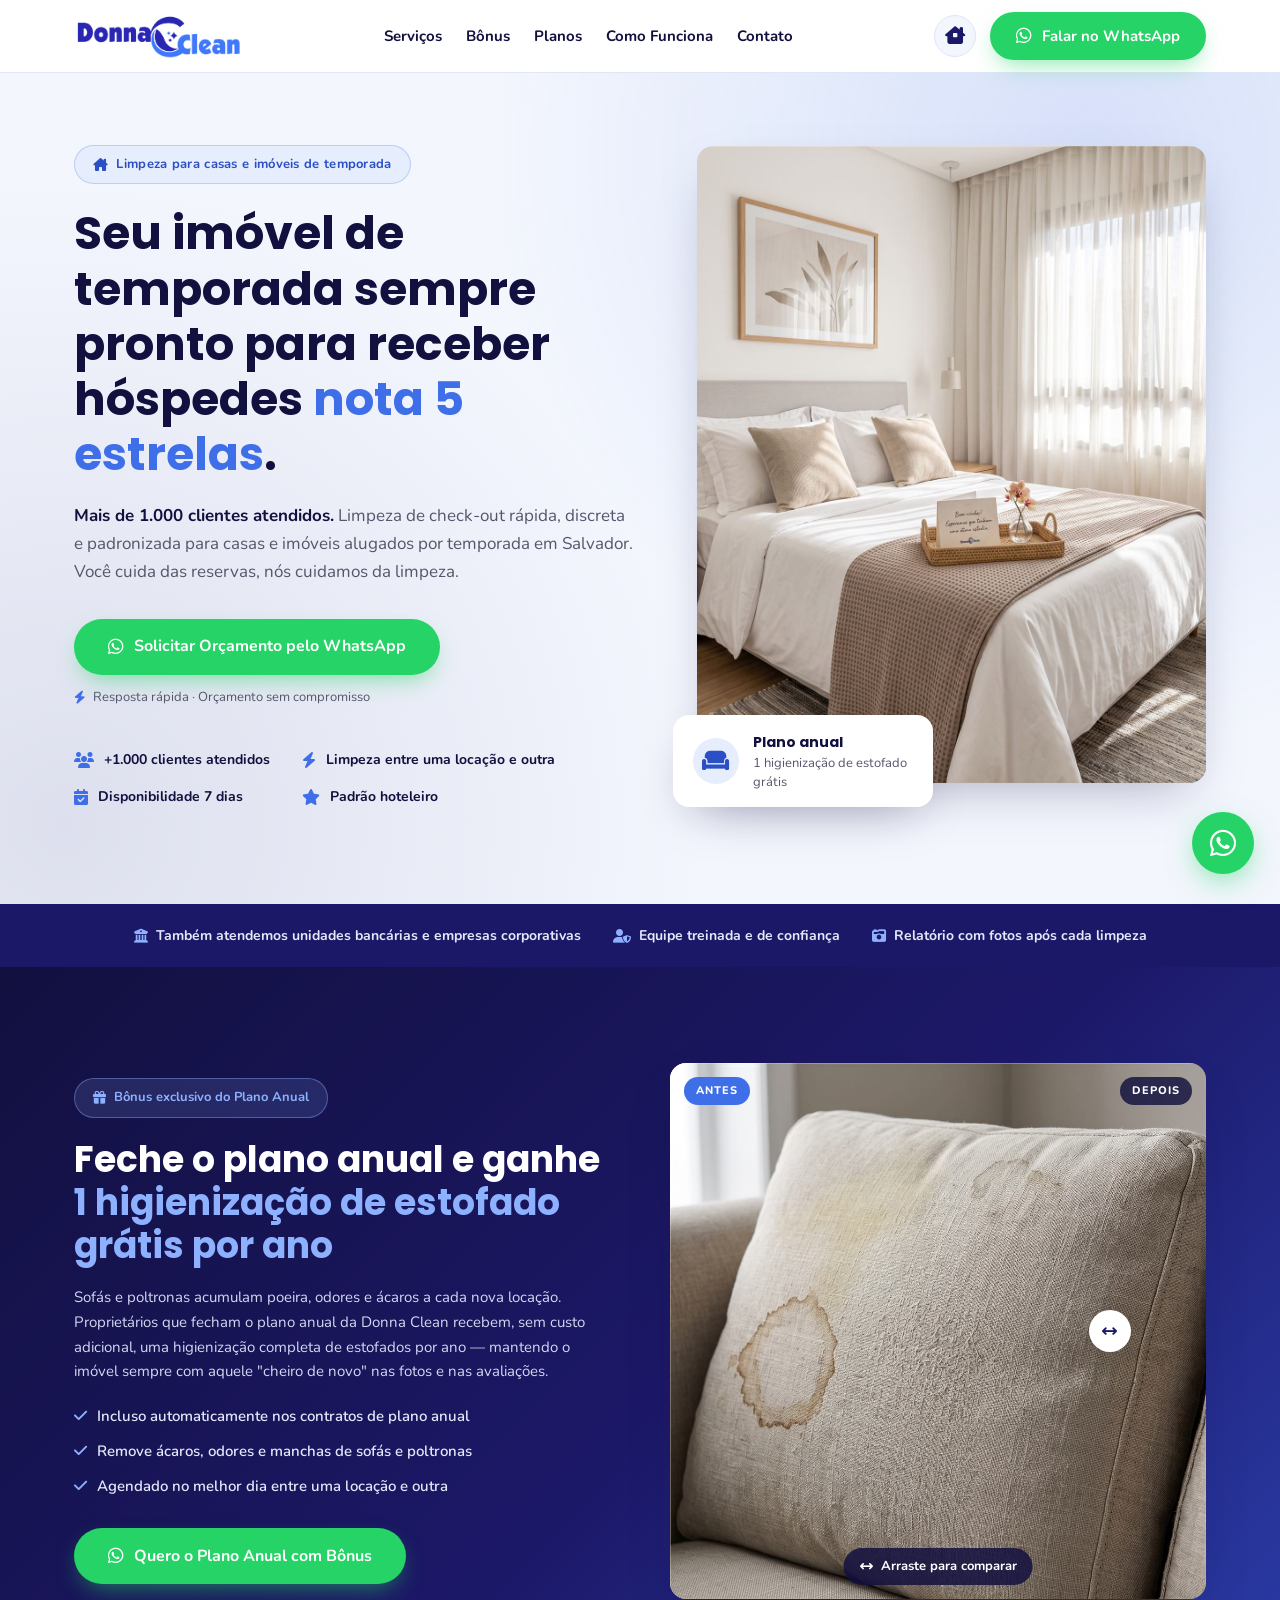
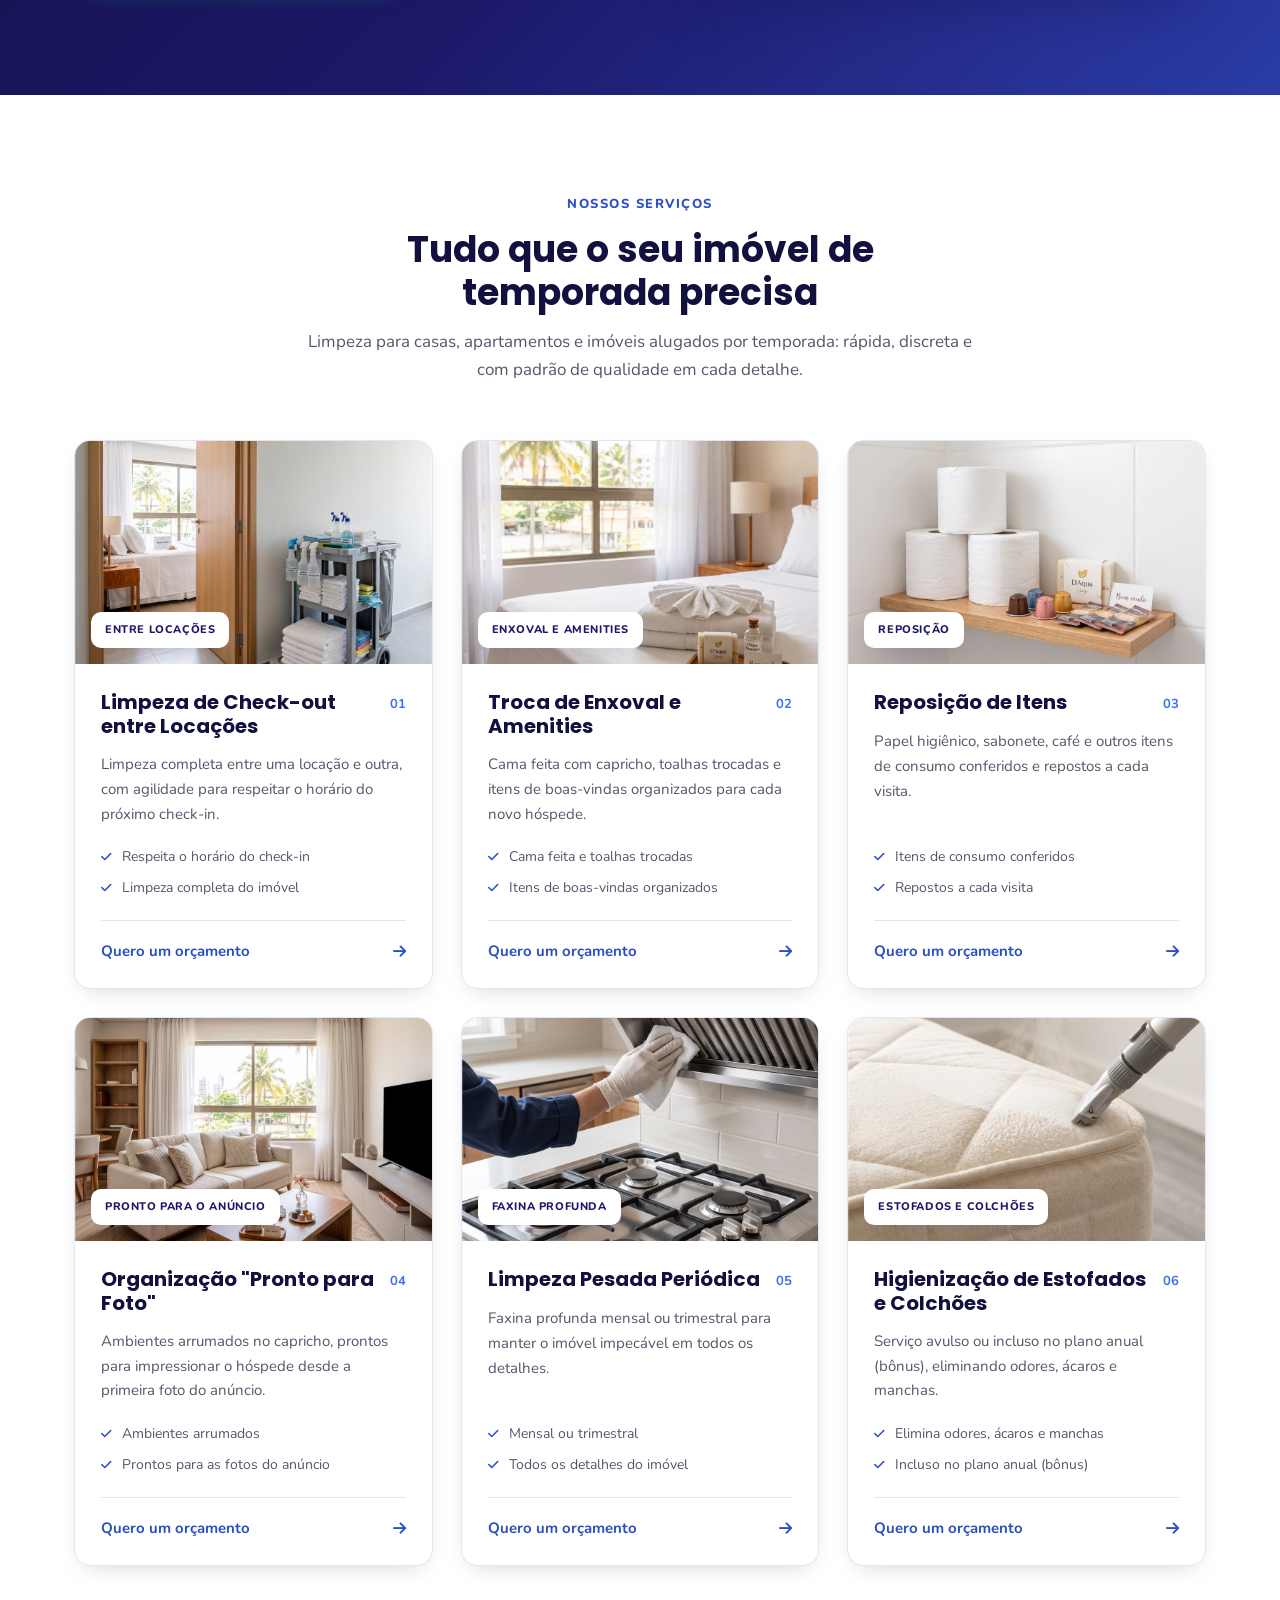
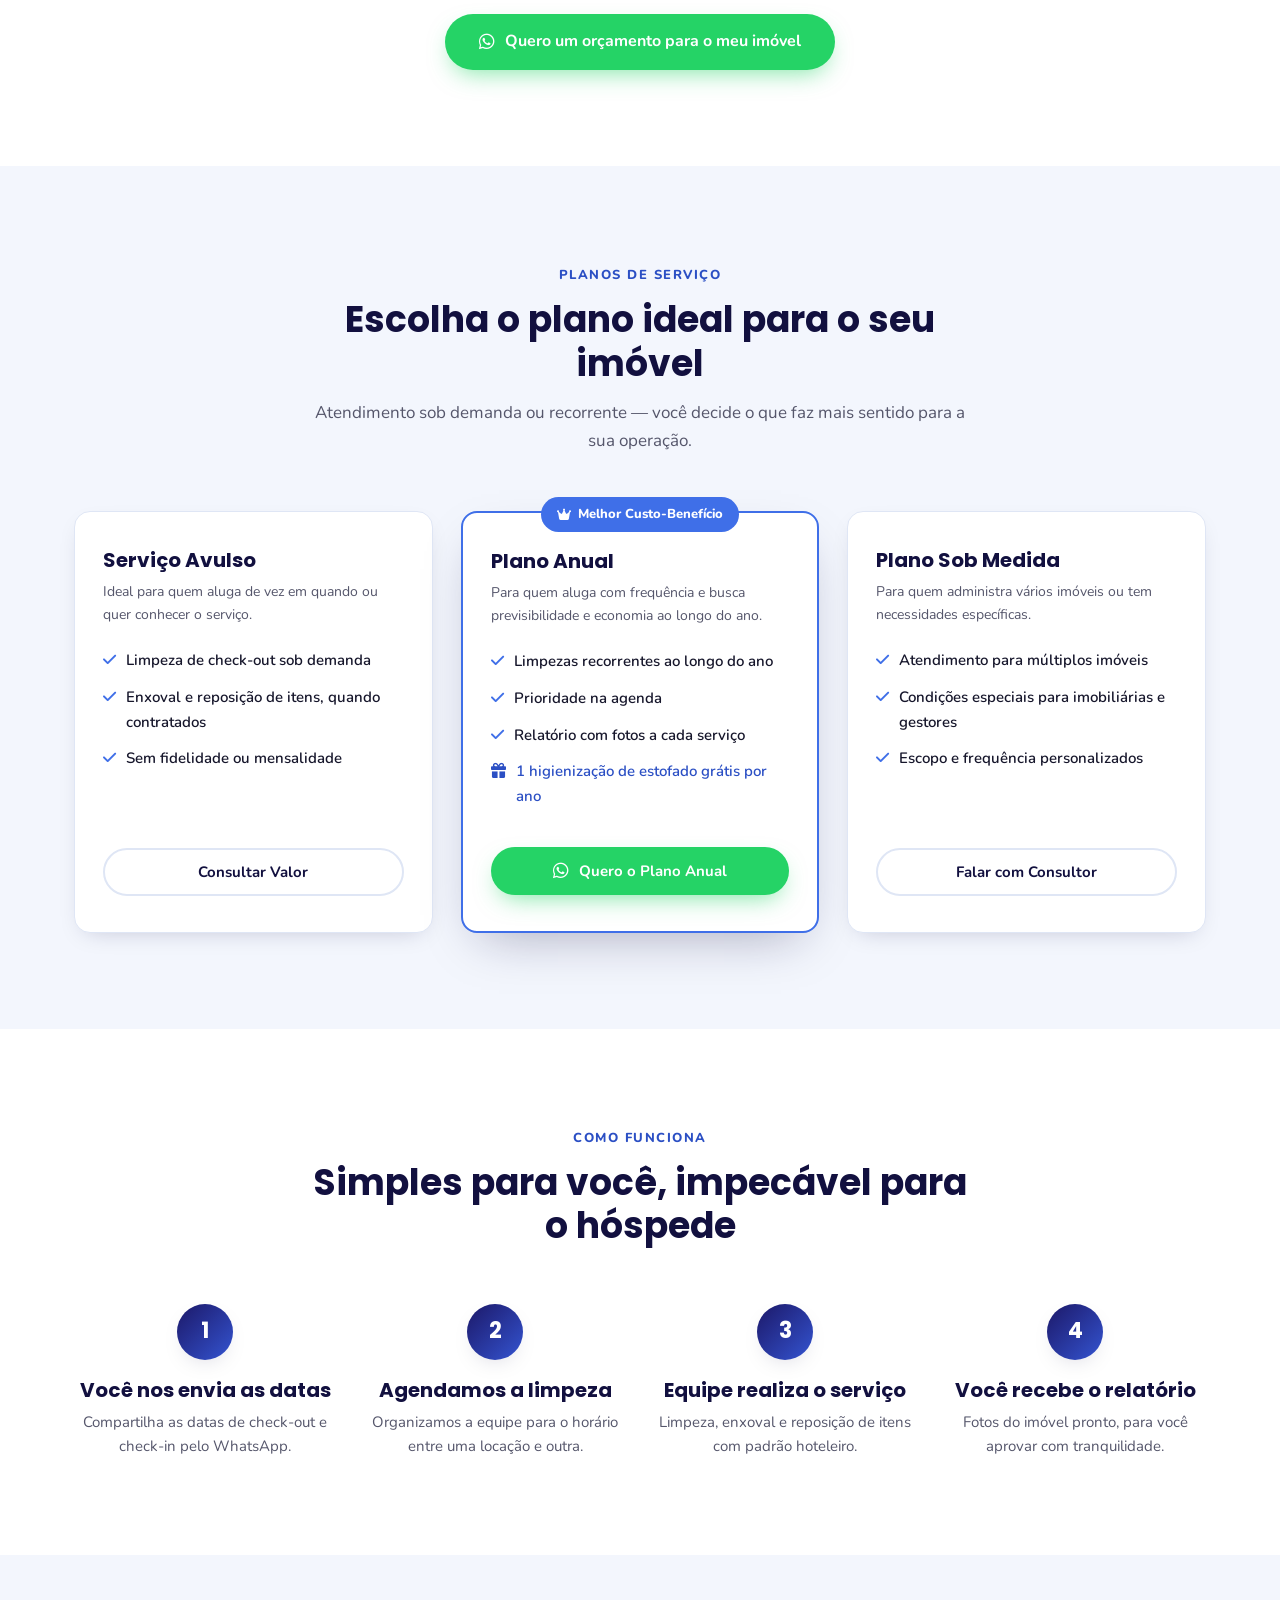
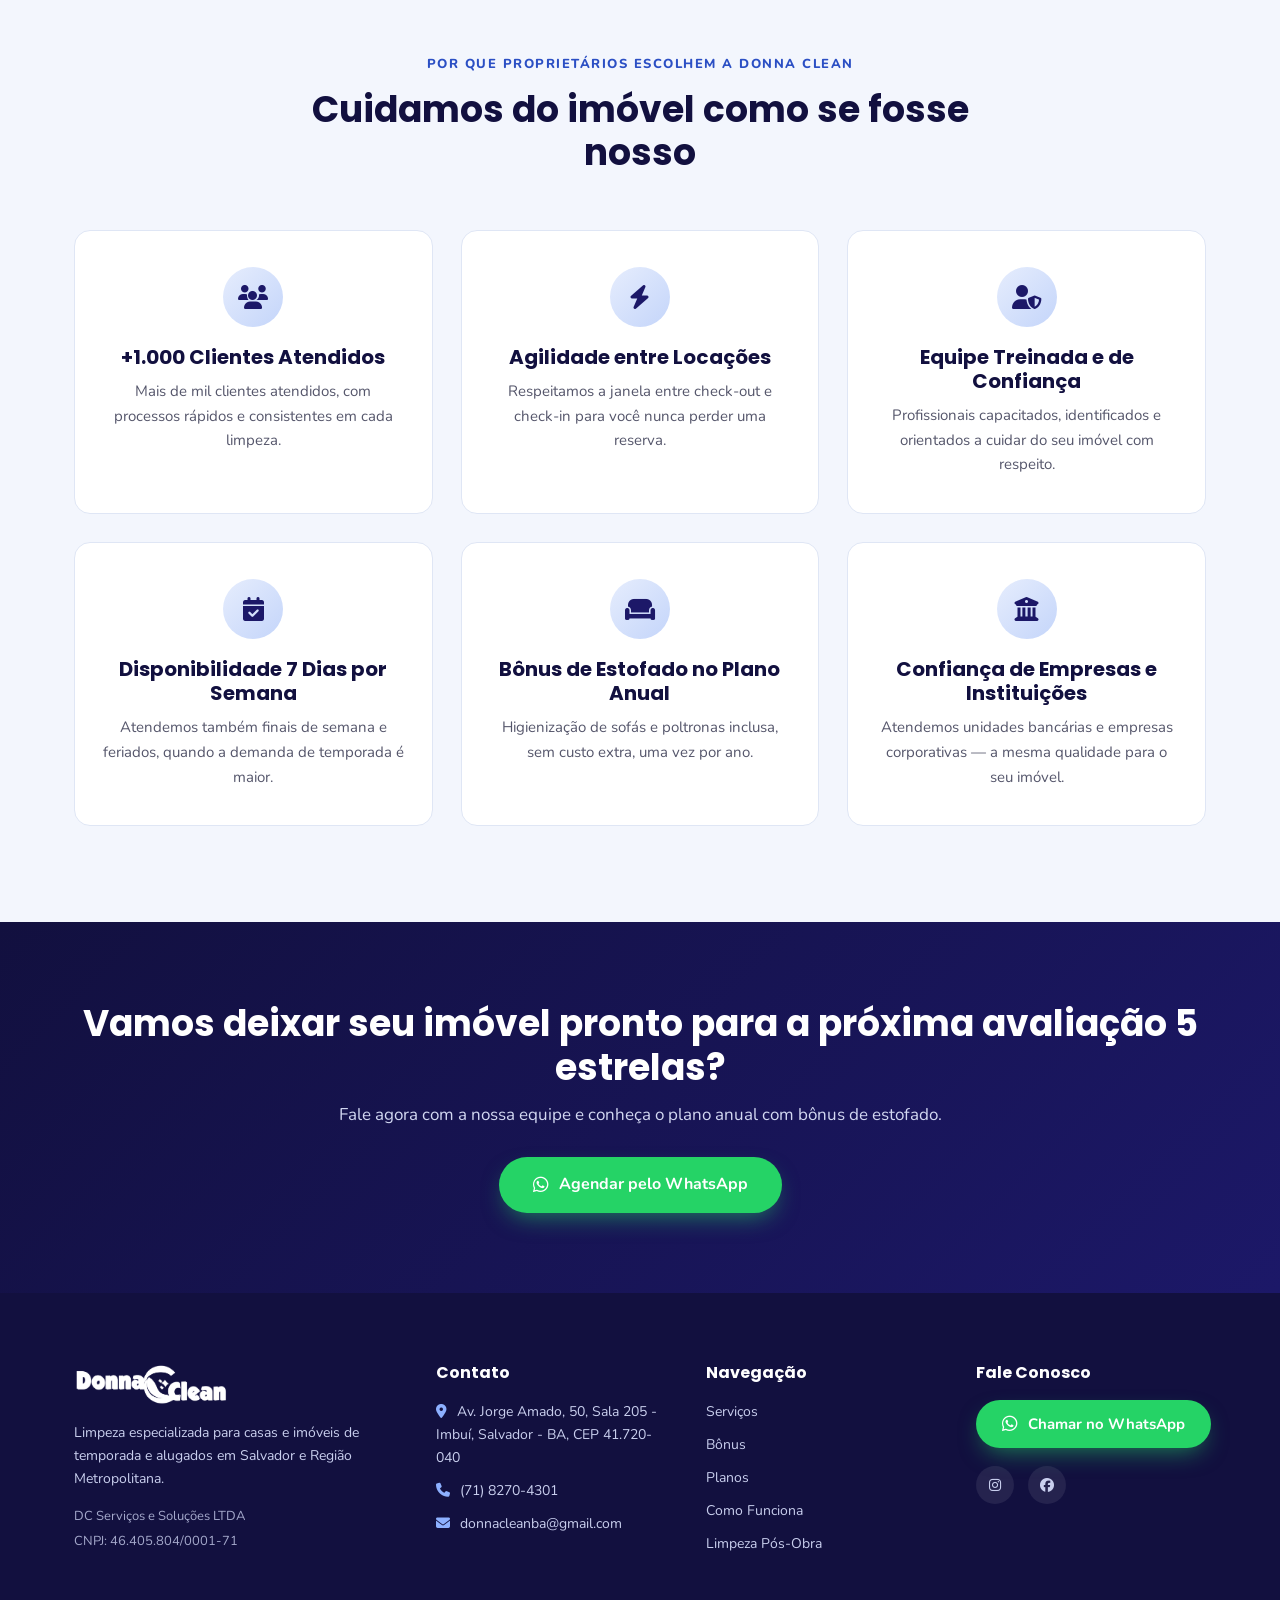
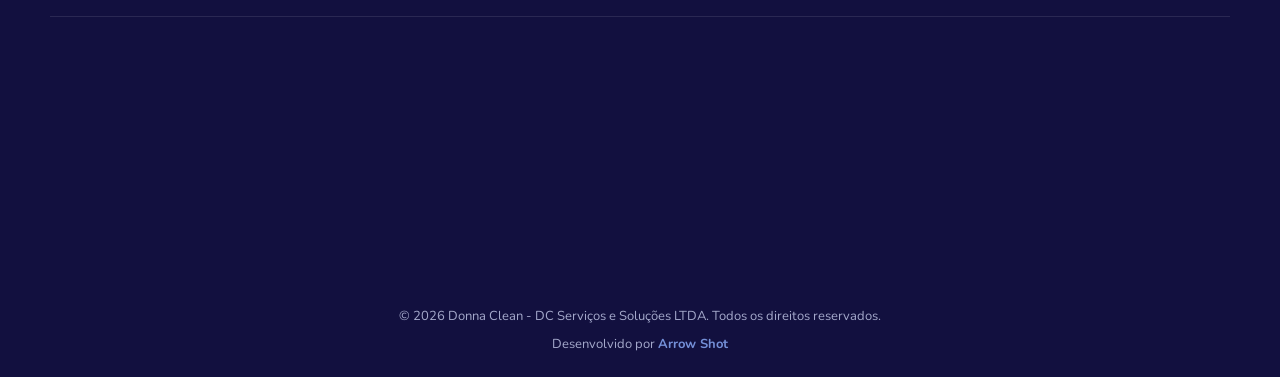
==== commit 06dc9aaf: "Troca fotos de banco de imagens por fotos reais dos serviços Substitui imagens genéricas nos cards d" ====
--- a/aluguel/index.html
+++ b/aluguel/index.html
@@ -107,7 +107,7 @@
 
     <div class="hero-media reveal">
       <div class="photo-slot photo-slot-hero">
-        <img src="../img/aluguel/quartopronto.jpg" alt="Quarto de imóvel de temporada limpo e organizado" width="1400" height="1400" fetchpriority="high" onerror="this.style.display='none'; this.nextElementSibling.style.display='flex';">
+        <img src="../img/aluguel/quartopronto.jpg" alt="Quarto de imóvel de temporada limpo e pronto para hóspedes" width="1400" height="1400" fetchpriority="high" onerror="this.style.display='none'; this.nextElementSibling.style.display='flex';">
         <div class="photo-placeholder">
           <i class="fa-solid fa-camera"></i>
           <span>Foto: quarto/imóvel pronto para hóspedes</span>
@@ -179,7 +179,7 @@
     <div class="grid grid-3">
       <article class="card service-card reveal">
         <div class="photo-slot photo-slot-card">
-          <img src="../img/aluguel/turnover.jpg" alt="Carrinho de limpeza em imóvel de temporada entre locações" loading="lazy" onerror="this.style.display='none'; this.nextElementSibling.style.display='flex';">
+          <img src="../img/aluguel/turnover.jpg" alt="Produtos de limpeza e uniforme da equipe preparados para o atendimento entre locações" loading="lazy" onerror="this.style.display='none'; this.nextElementSibling.style.display='flex';">
           <div class="photo-placeholder"><i class="fa-solid fa-camera"></i><span>Entre locações</span></div>
           <span class="service-tag">Entre locações</span>
         </div>
@@ -245,7 +245,7 @@
 
       <article class="card service-card reveal">
         <div class="photo-slot photo-slot-card">
-          <img src="../img/aluguel/prontopfoto.jpg" alt="Ambiente organizado e pronto para as fotos do anúncio" loading="lazy" onerror="this.style.display='none'; this.nextElementSibling.style.display='flex';">
+          <img src="../img/aluguel/prontopfoto.jpg" alt="Sala de estar organizada e pronta para as fotos do anúncio" loading="lazy" onerror="this.style.display='none'; this.nextElementSibling.style.display='flex';">
           <div class="photo-placeholder"><i class="fa-solid fa-camera"></i><span>Pronto para o anúncio</span></div>
           <span class="service-tag">Pronto para o anúncio</span>
         </div>
@@ -267,7 +267,7 @@
 
       <article class="card service-card reveal">
         <div class="photo-slot photo-slot-card">
-          <img src="../img/aluguel/periodica.jpg" alt="Limpeza pesada periódica da cozinha" loading="lazy" onerror="this.style.display='none'; this.nextElementSibling.style.display='flex';">
+          <img src="../img/aluguel/periodica.jpg" alt="Cozinha limpa após limpeza pesada periódica" loading="lazy" onerror="this.style.display='none'; this.nextElementSibling.style.display='flex';">
           <div class="photo-placeholder"><i class="fa-solid fa-camera"></i><span>Faxina profunda</span></div>
           <span class="service-tag">Faxina profunda</span>
         </div>
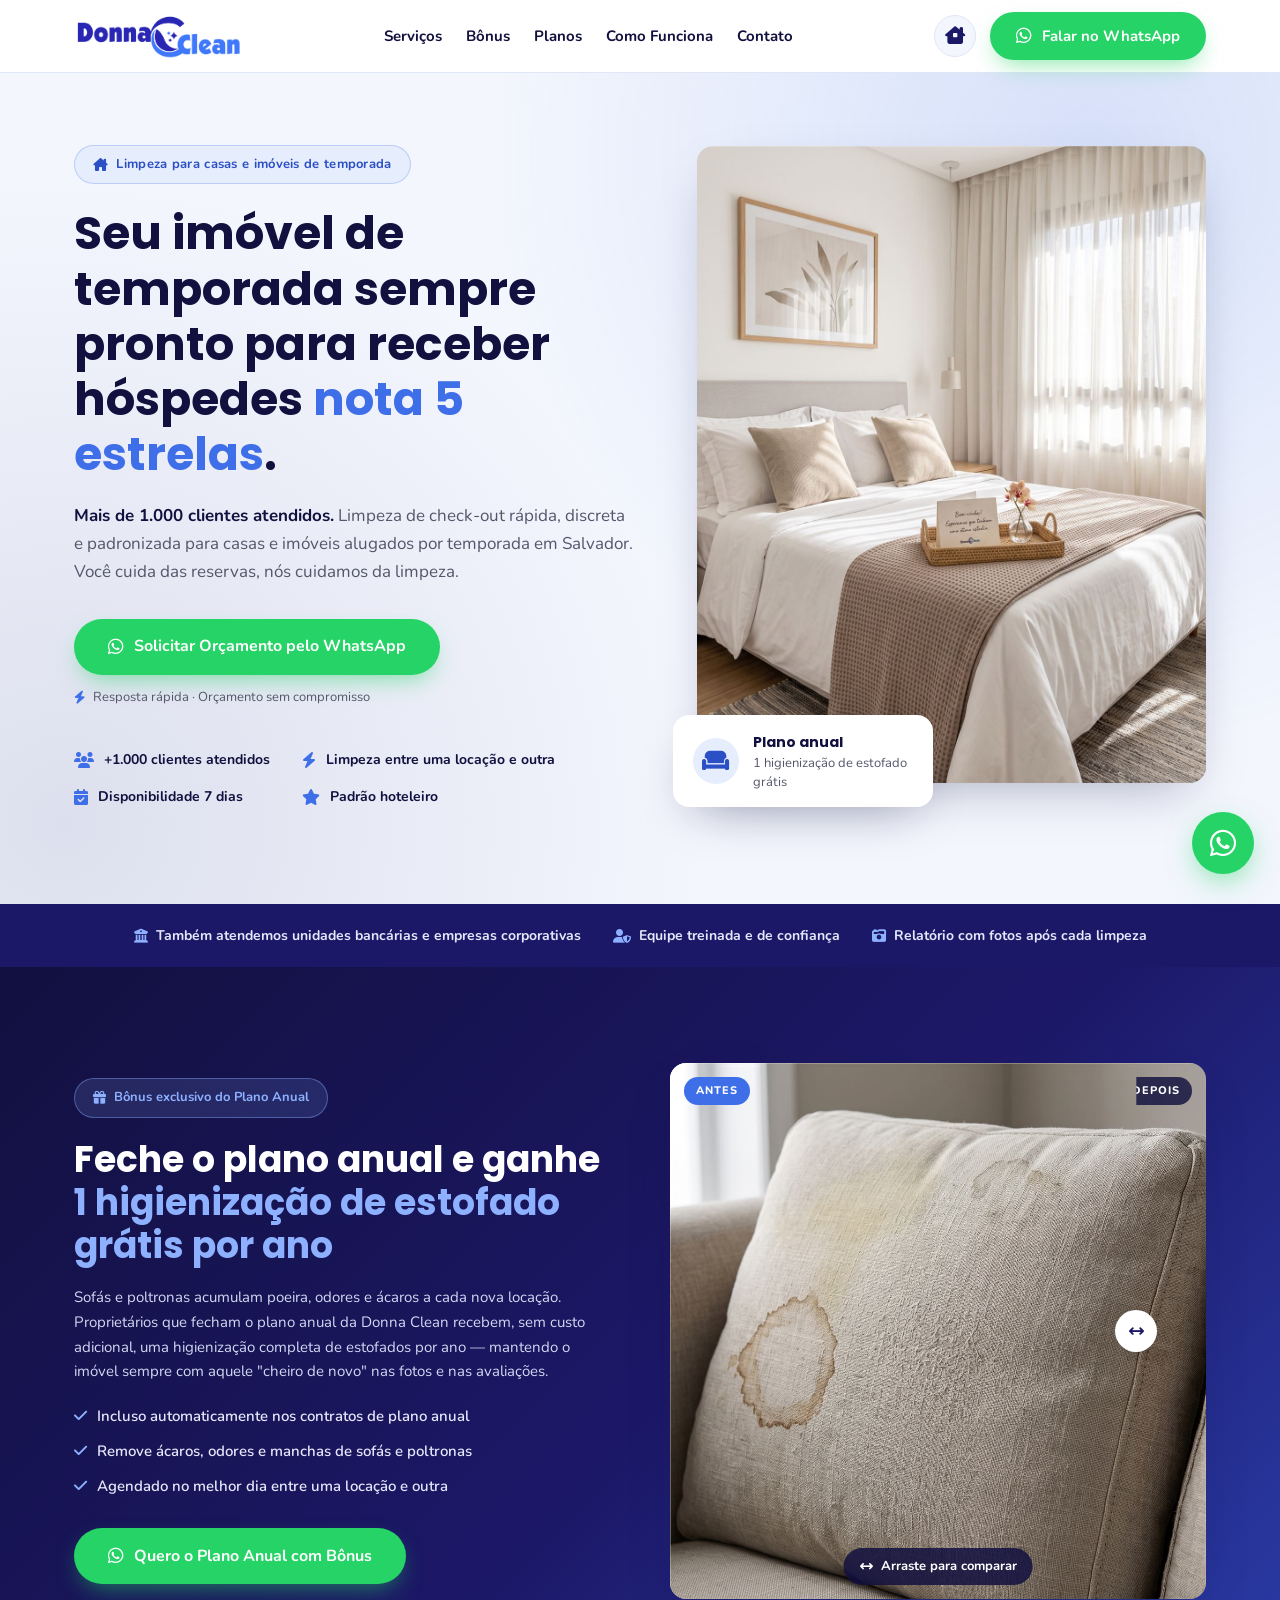
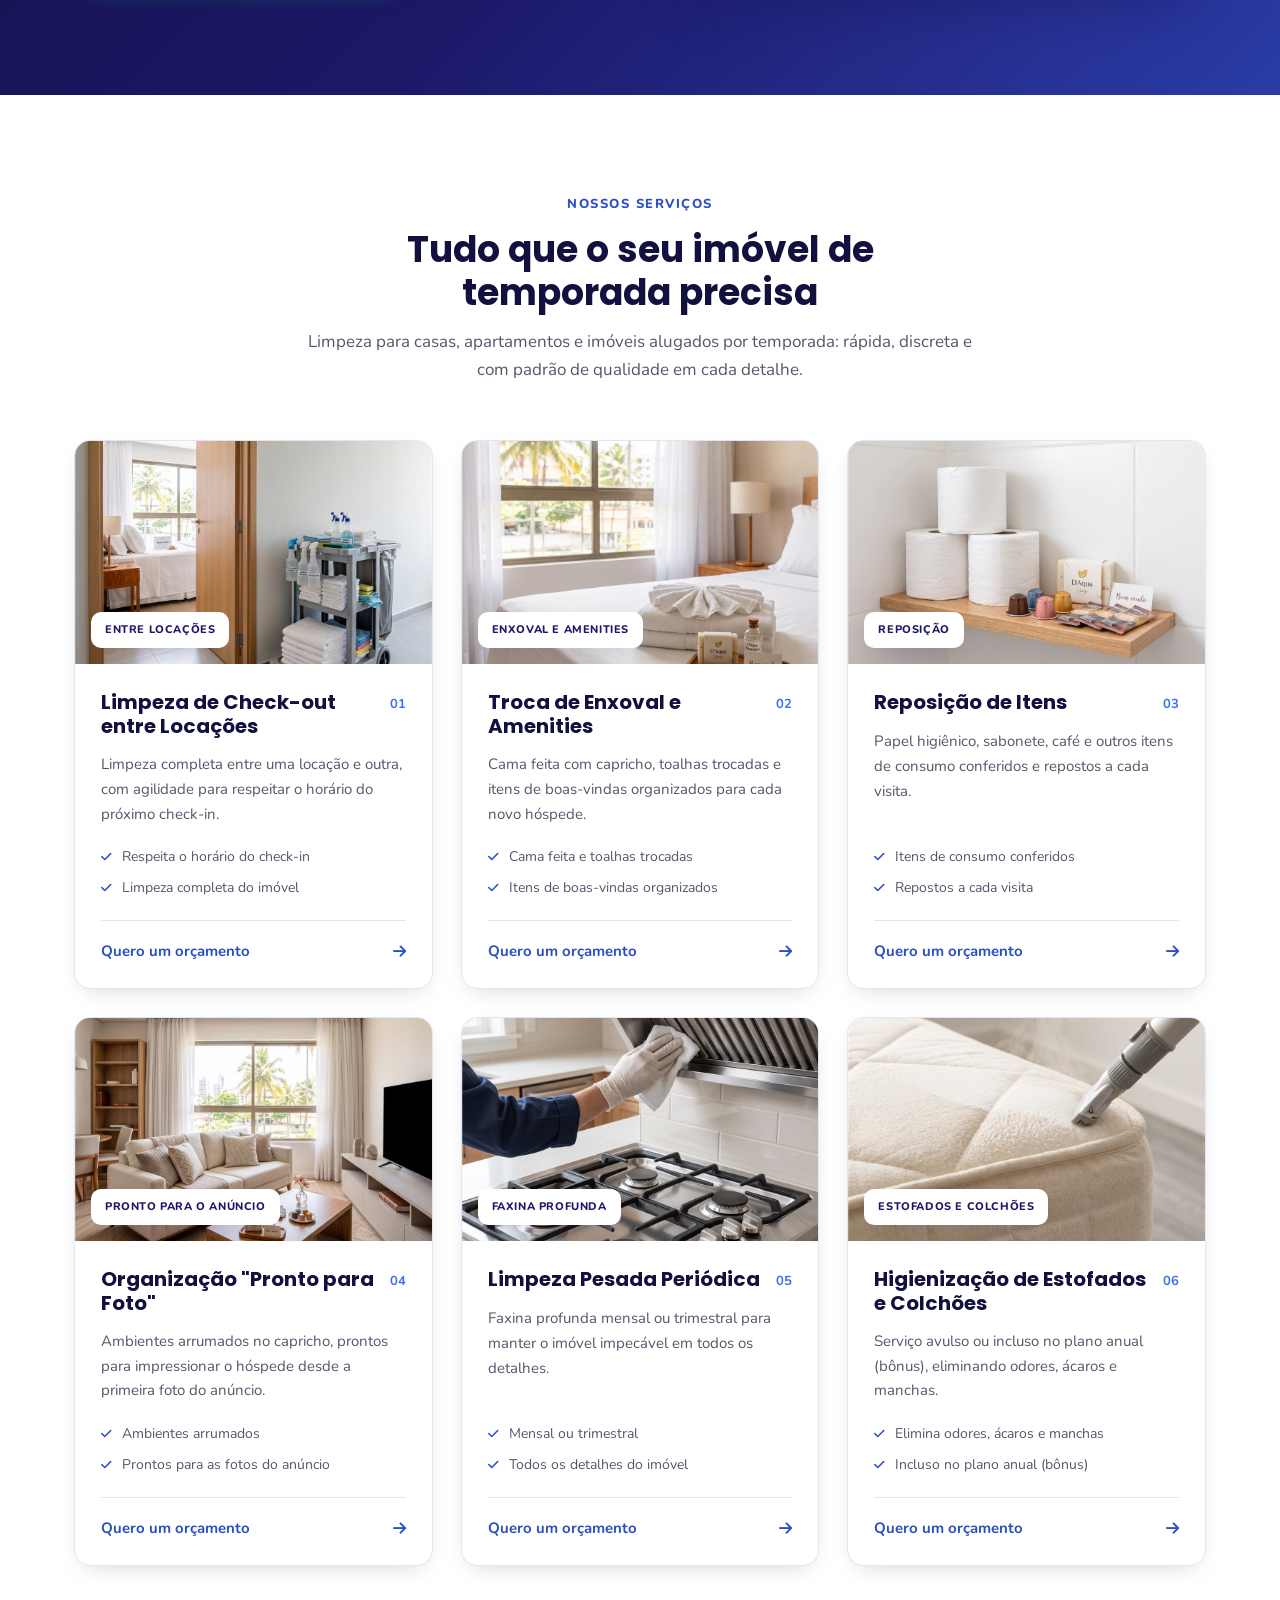
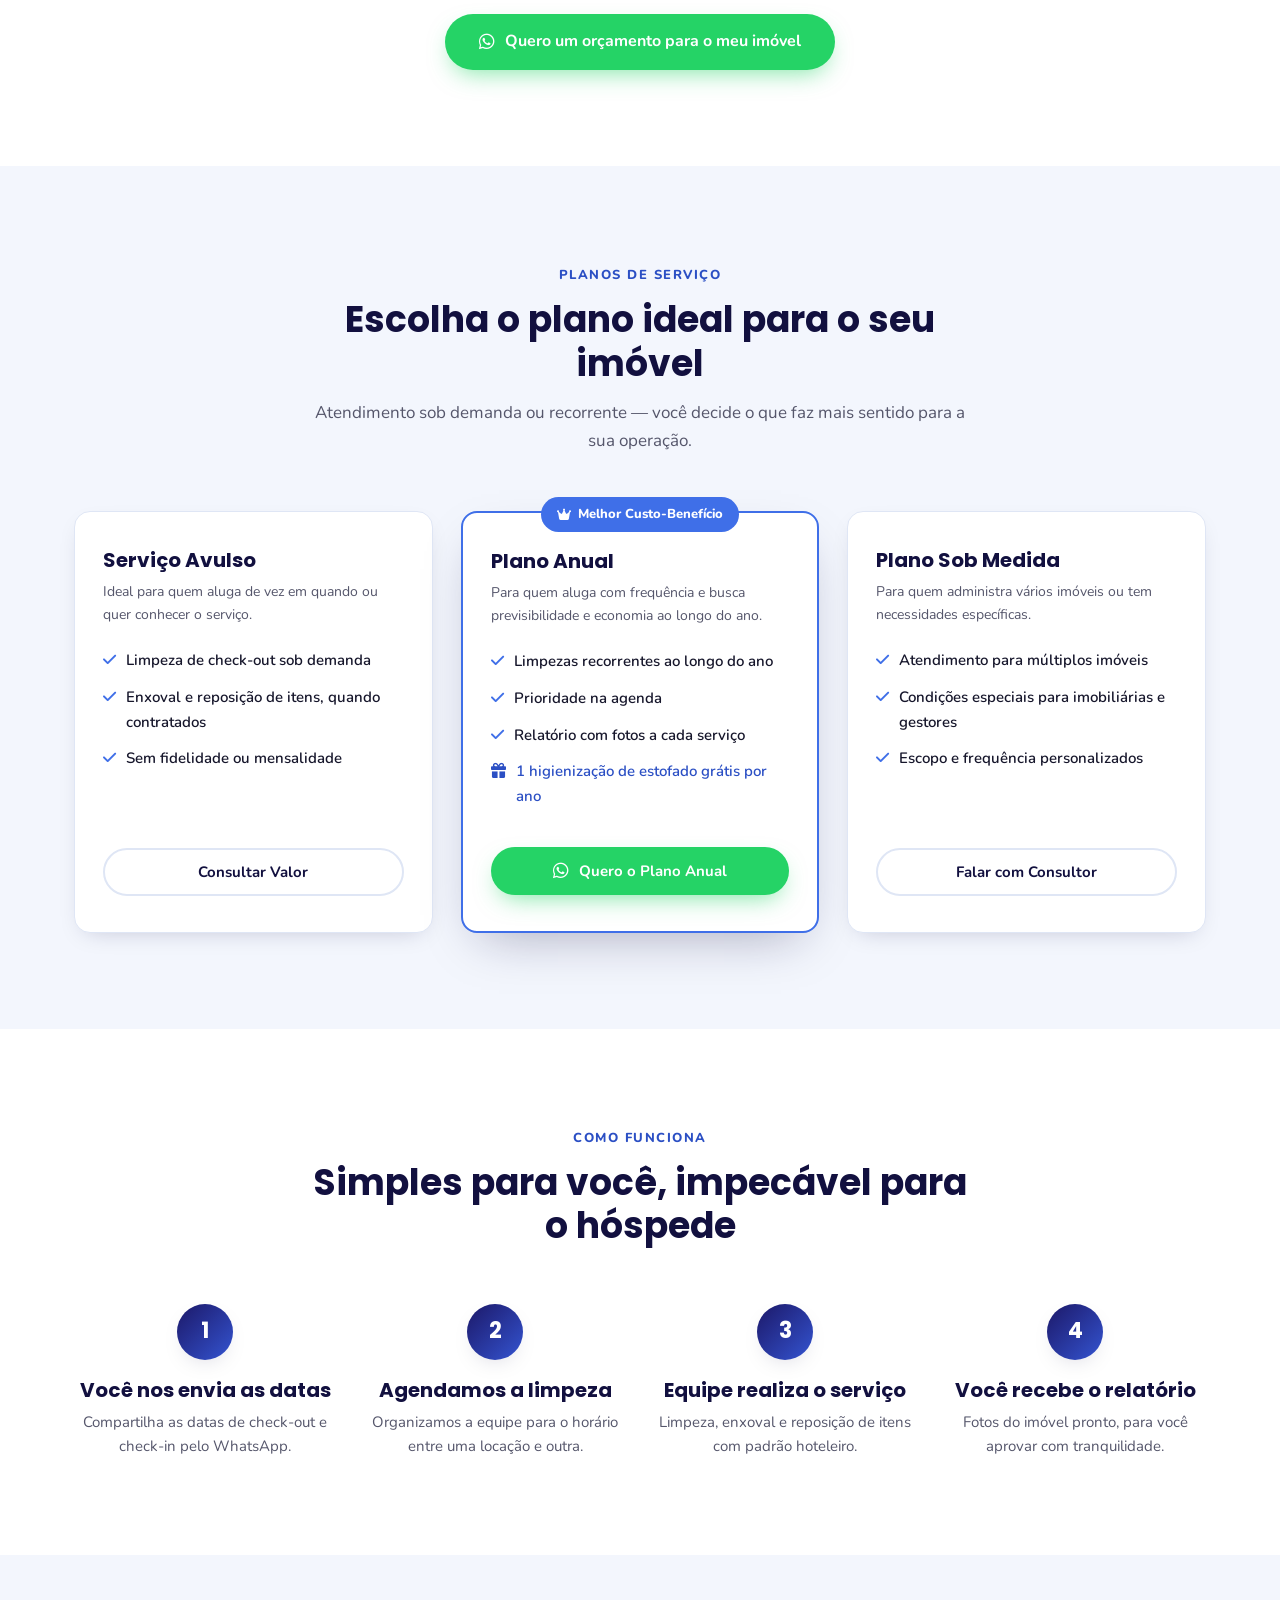
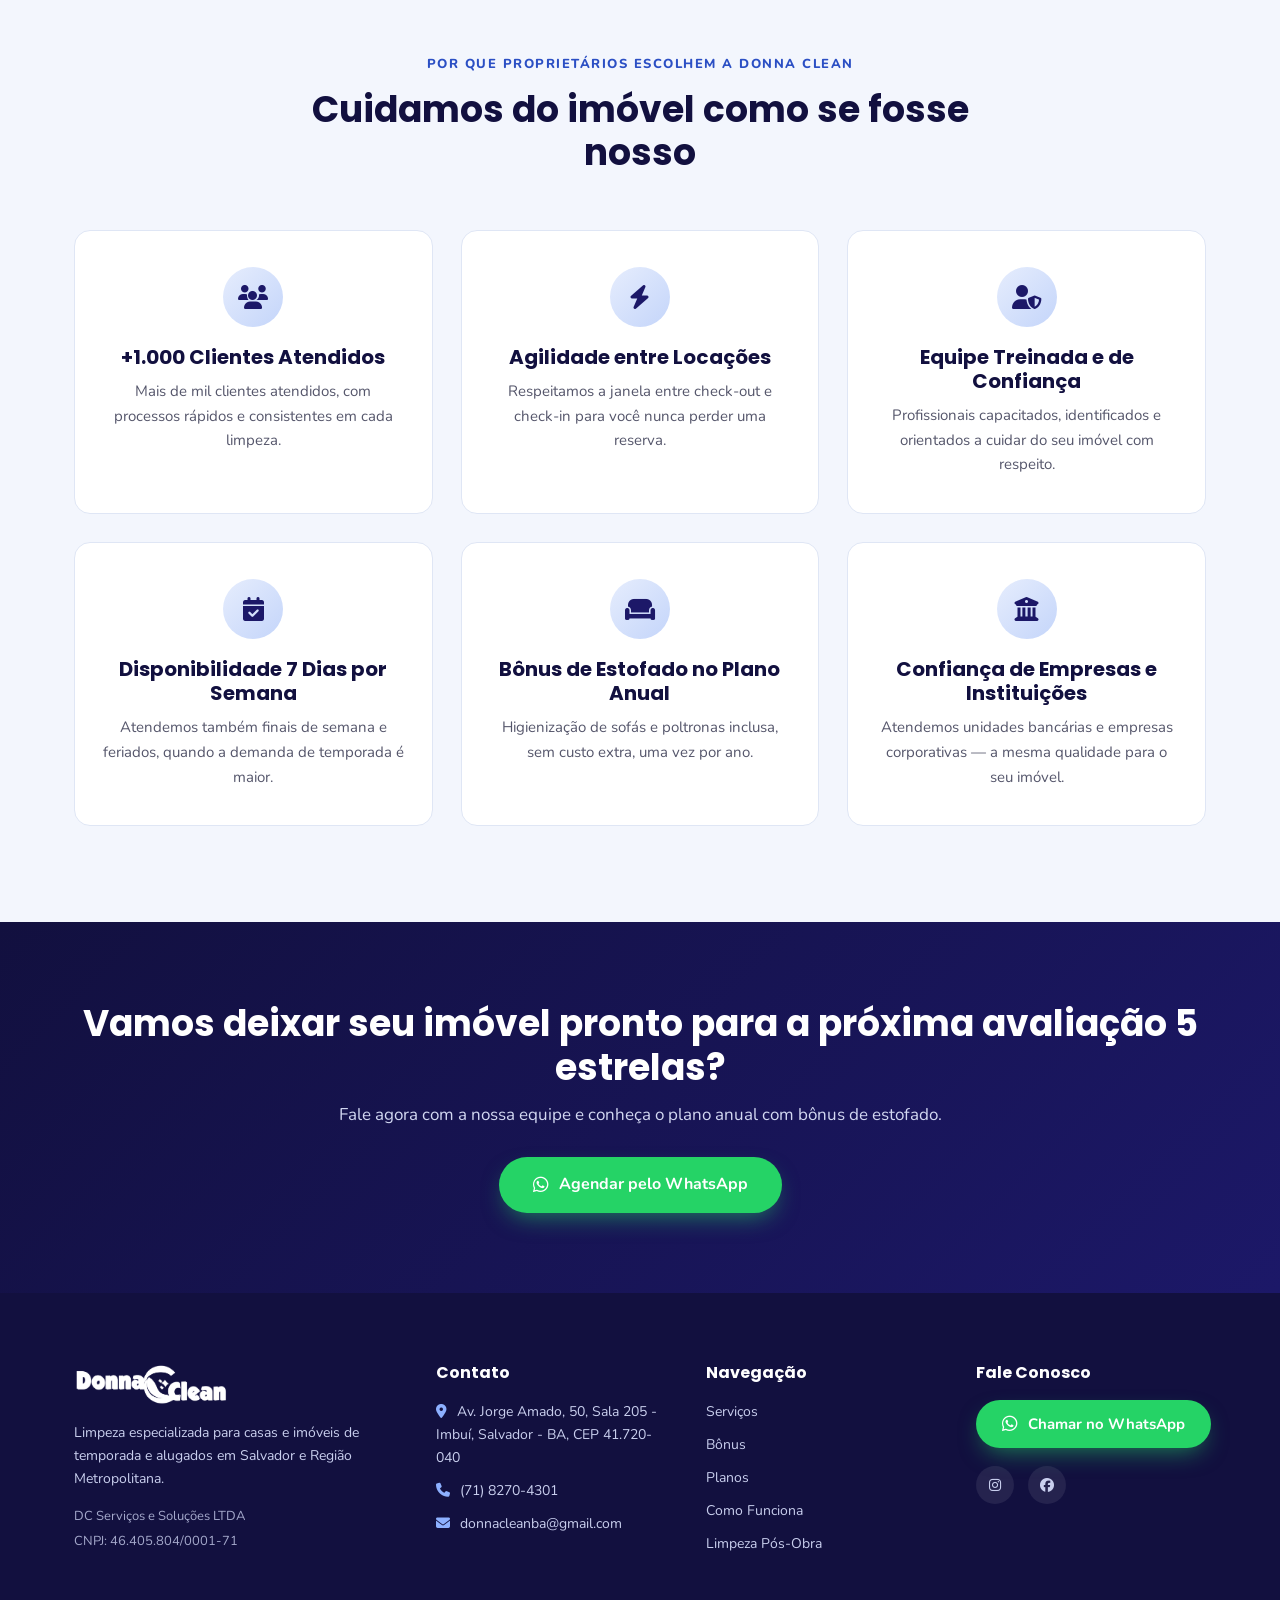
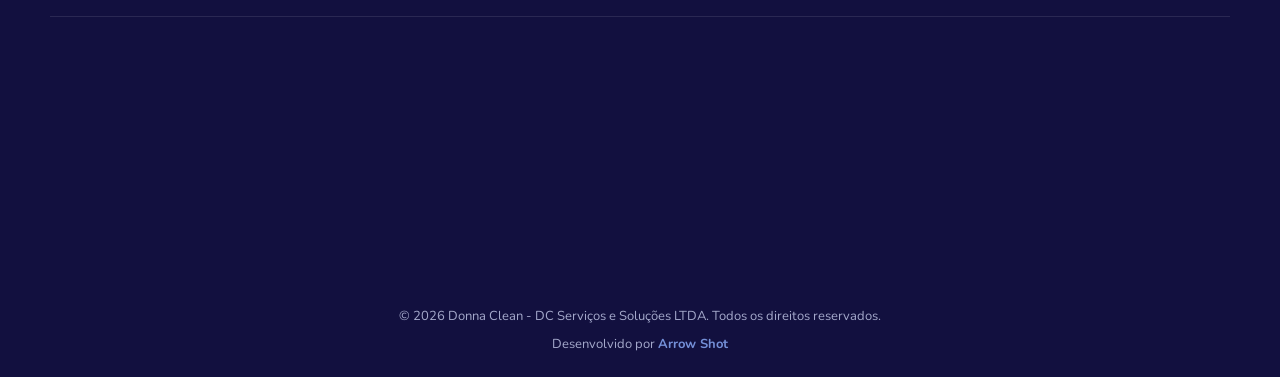
==== commit 4a64c3ef: "Aluge" ====
--- a/aluguel/index.html
+++ b/aluguel/index.html
@@ -8,7 +8,7 @@
 <meta name="keywords" content="limpeza casa de temporada, limpeza imóvel de aluguel, faxina temporada Salvador, limpeza check-out, limpeza pós-locação, limpeza aluguel por temporada, Donna Clean">
 <meta name="robots" content="index, follow">
 <meta name="theme-color" content="#1C1868">
-<link rel="canonical" href="https://donnaclean.com.br/aluguel/">
+<link rel="canonical" href="https://dcservicosba.com.br/aluguel/">
 
 <meta property="og:type" content="website">
 <meta property="og:title" content="Donna Clean | Limpeza para Imóveis de Temporada">
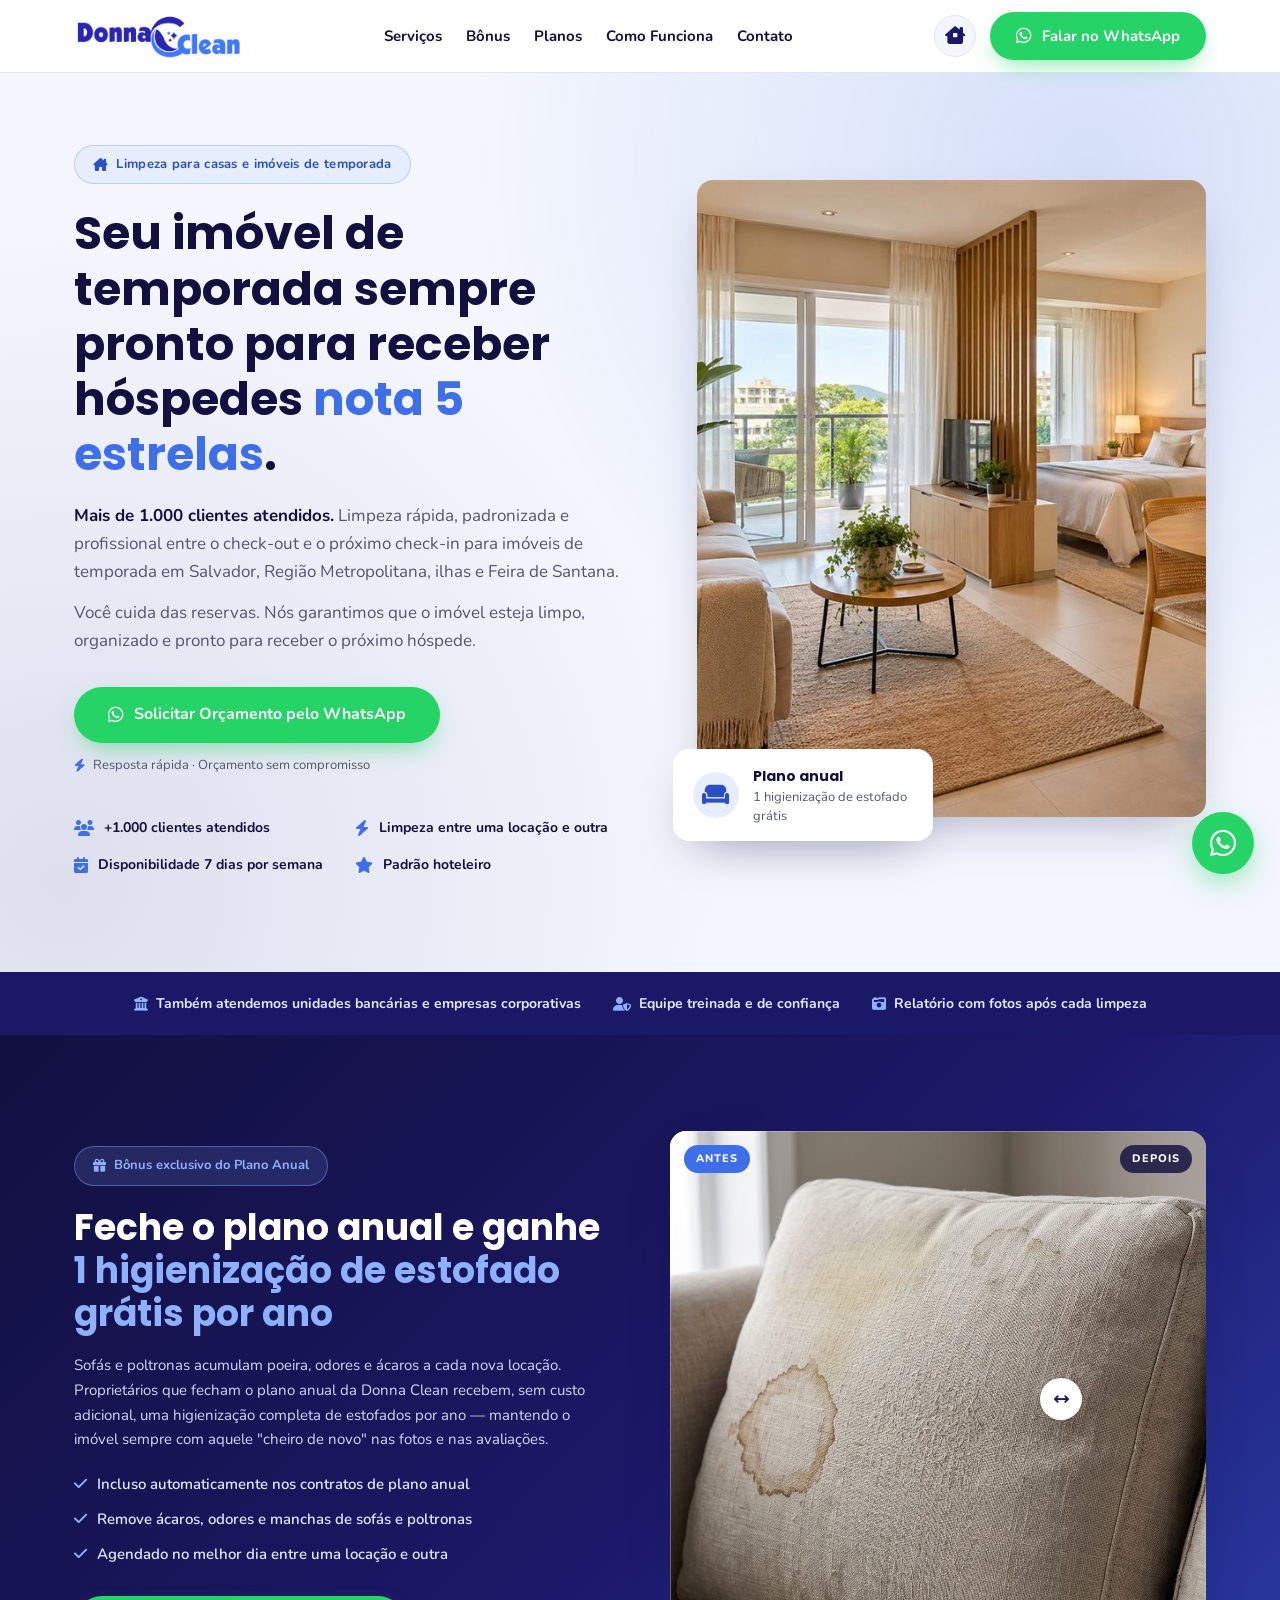
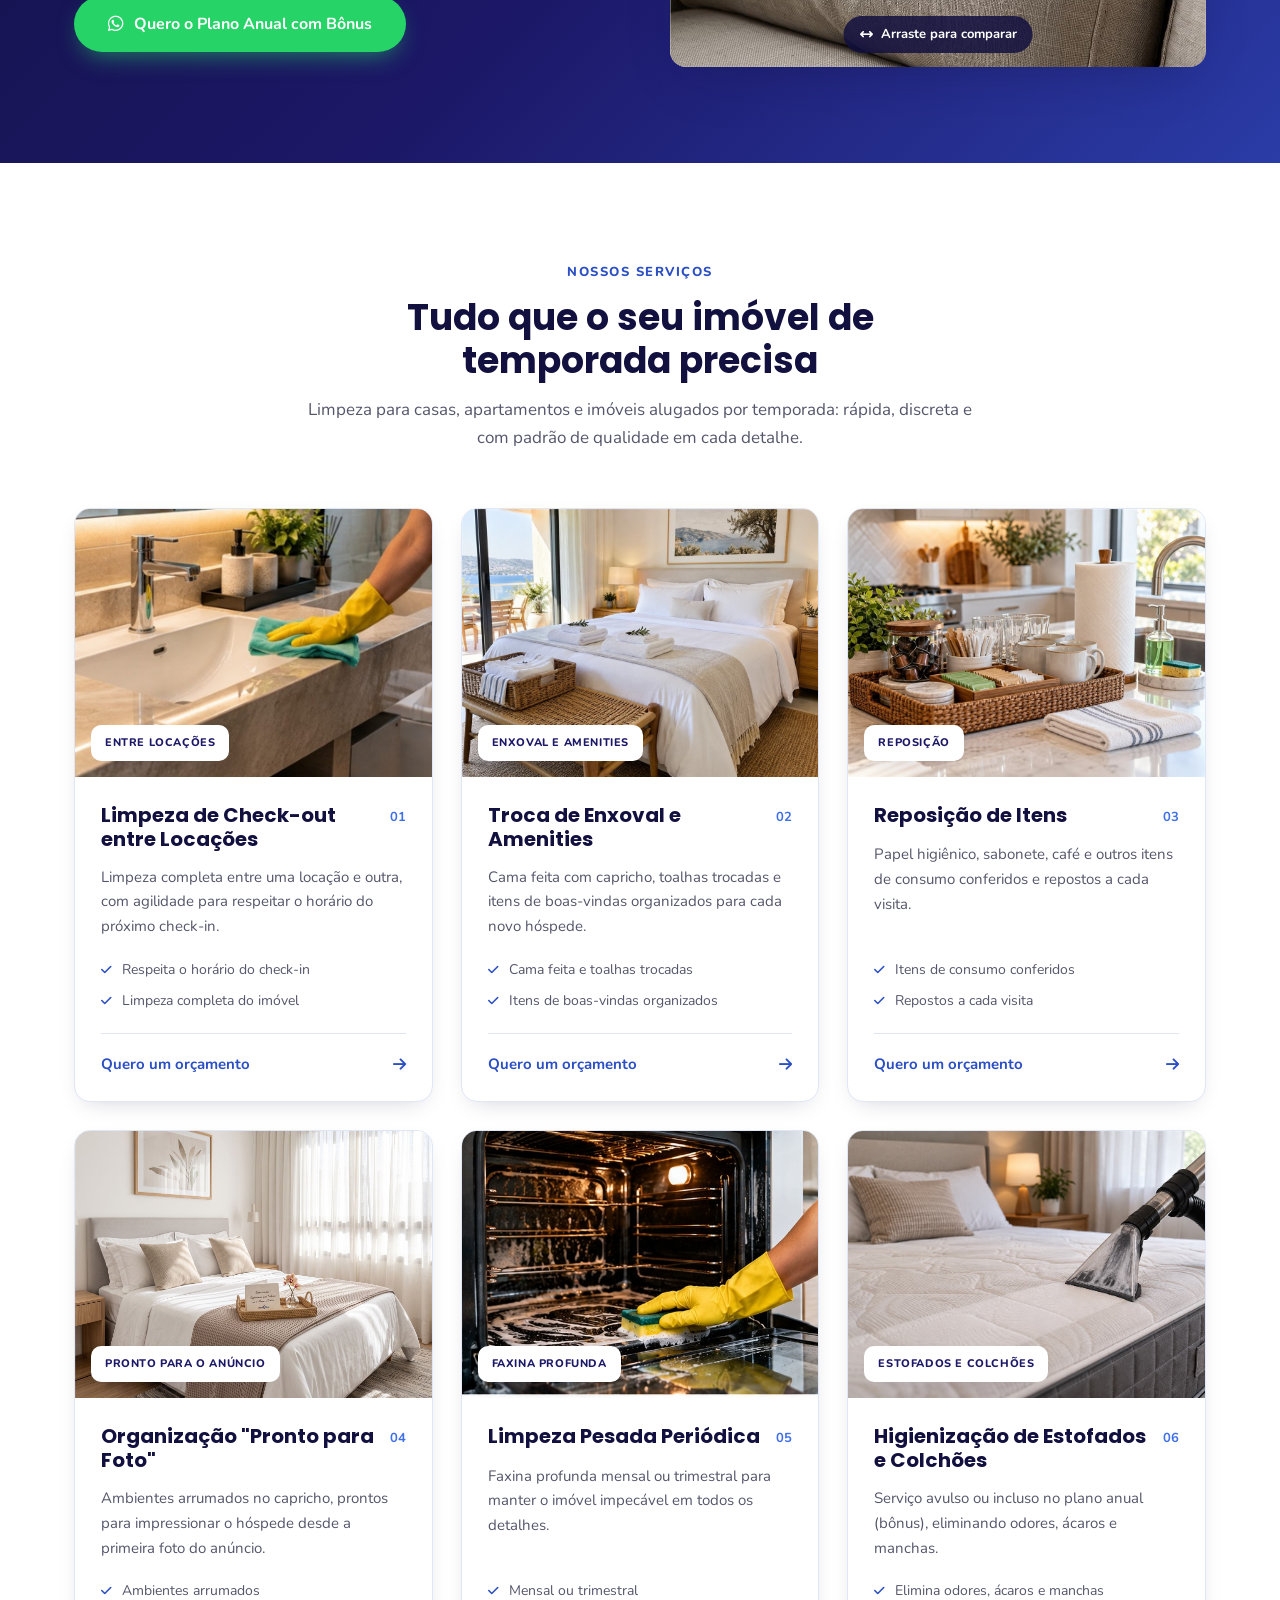
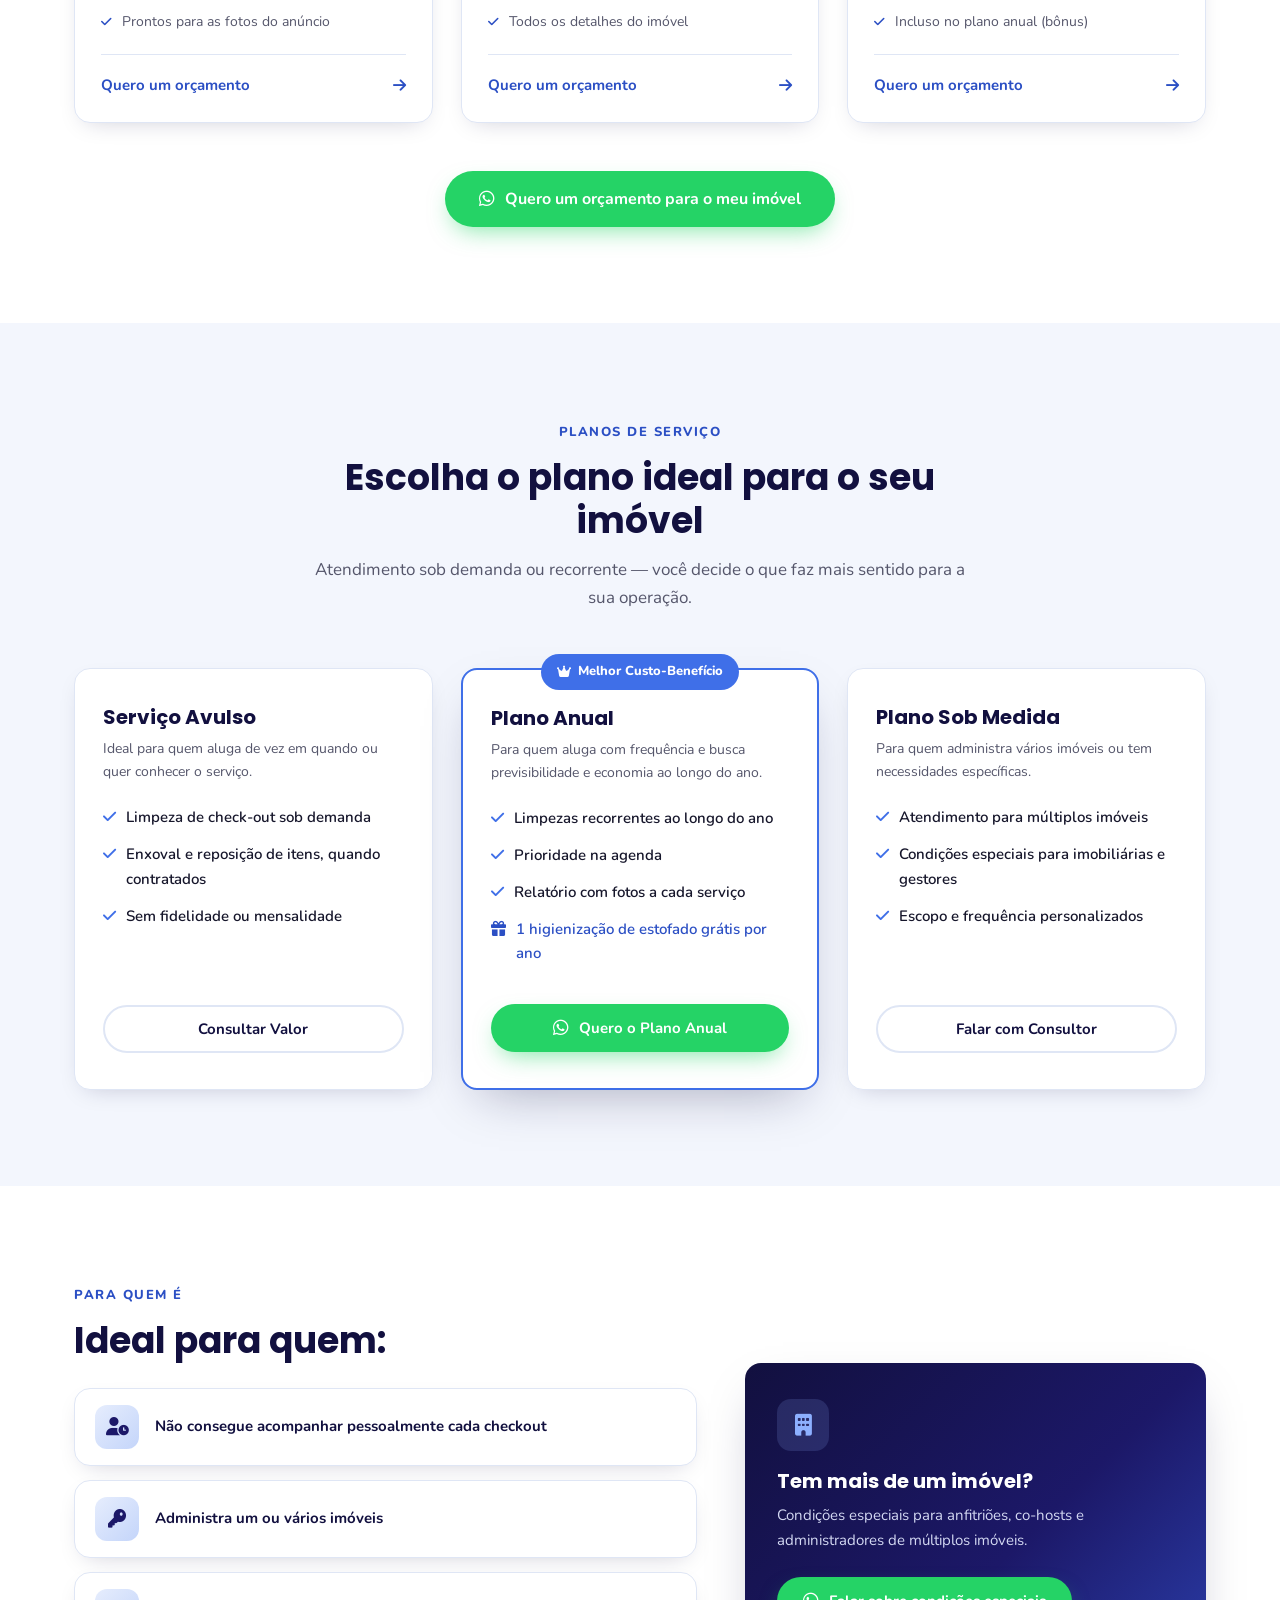
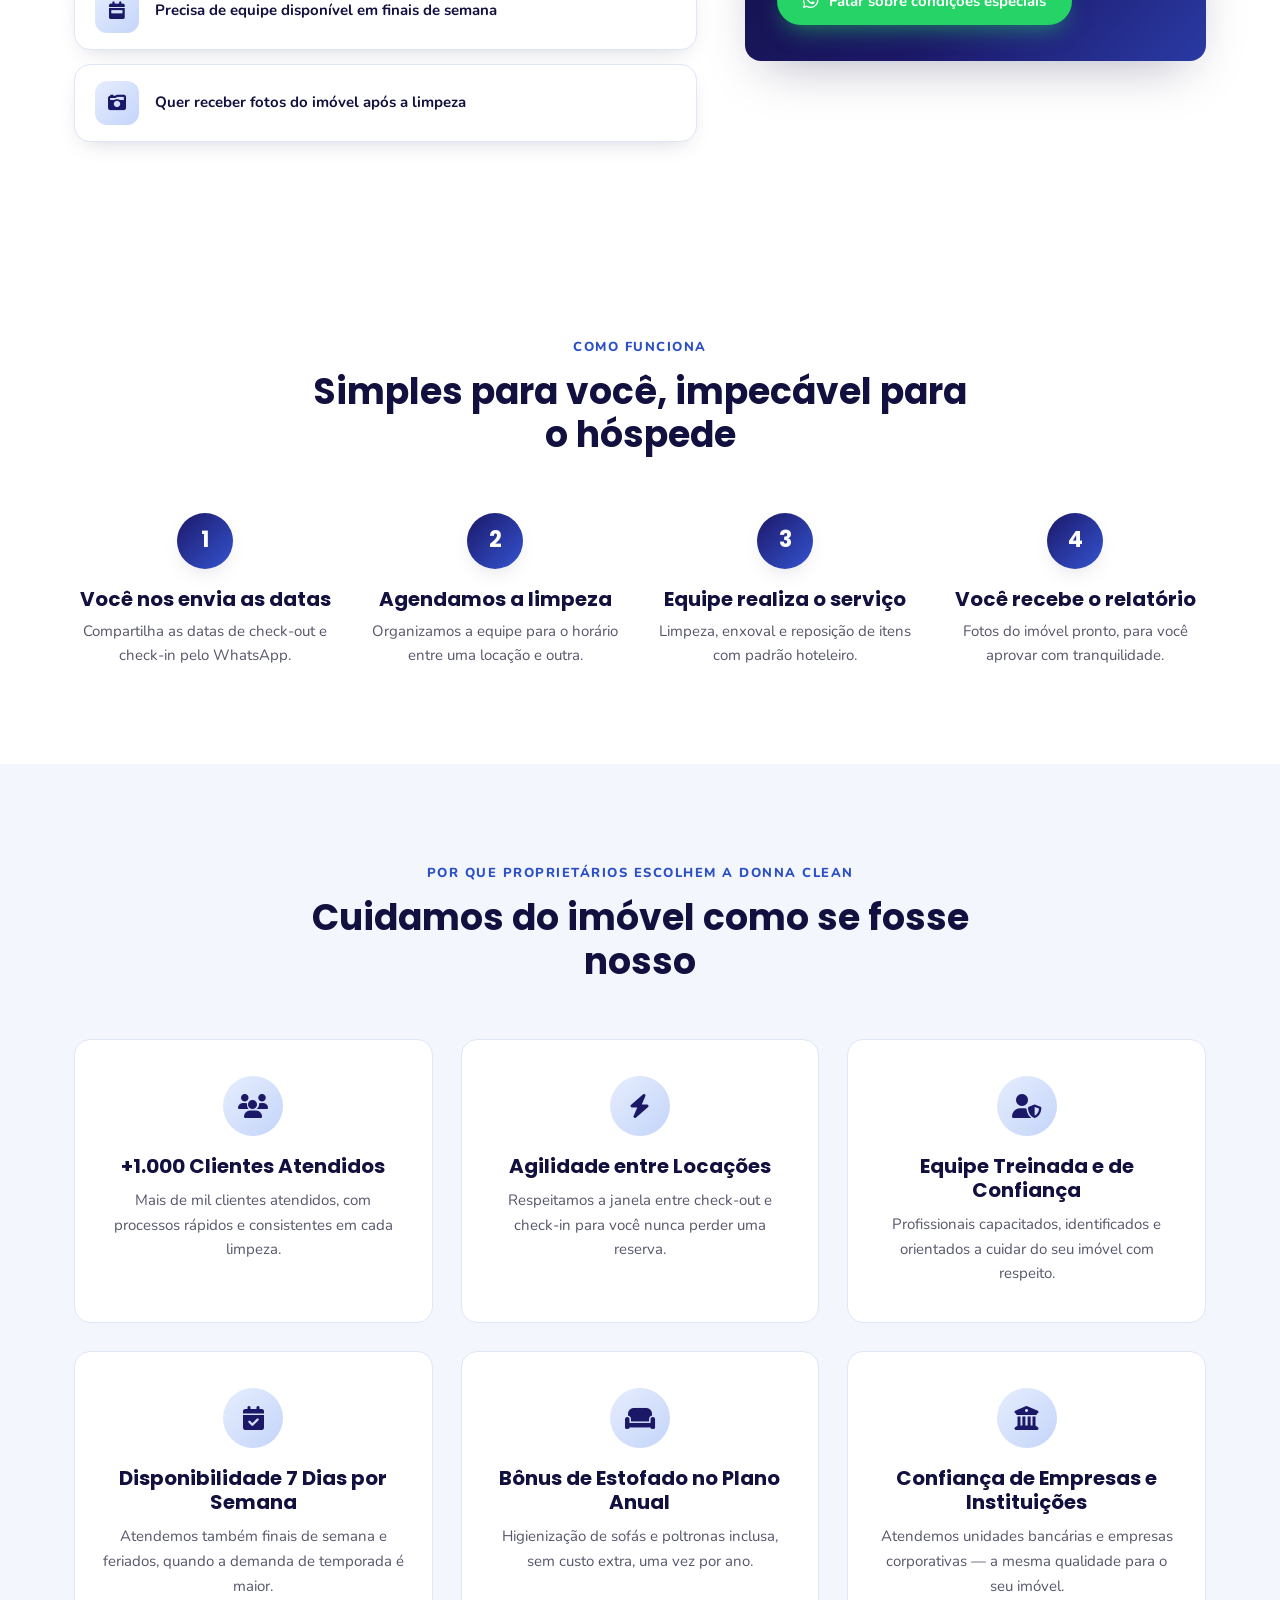
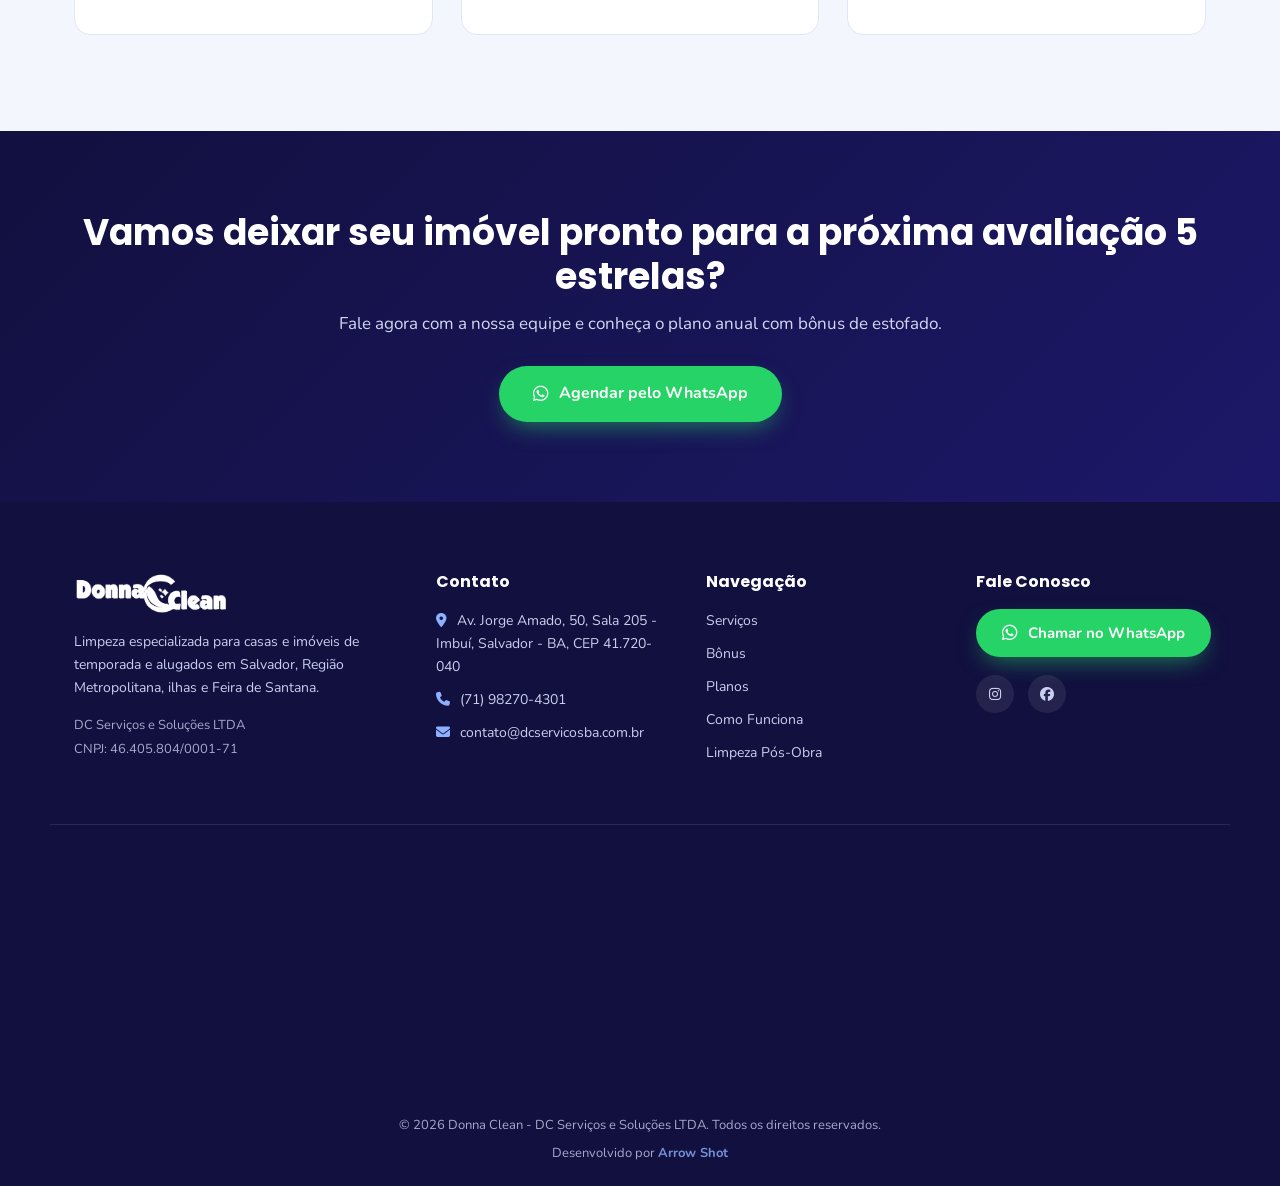
==== commit ed171837: "Atualiza contatos, textos do aluguel e fotos dos serviços Telefone com 9, novo e-mail, links de Inst" ====
--- a/aluguel/index.html
+++ b/aluguel/index.html
@@ -4,8 +4,8 @@
 <meta charset="UTF-8">
 <meta name="viewport" content="width=device-width, initial-scale=1.0">
 <title>Donna Clean | Limpeza para Imóveis de Temporada em Salvador - BA</title>
-<meta name="description" content="Limpeza para casas e imóveis de temporada em Salvador/BA: check-out, enxoval e reposição. Plano anual com higienização de estofado grátis. Peça no WhatsApp.">
-<meta name="keywords" content="limpeza casa de temporada, limpeza imóvel de aluguel, faxina temporada Salvador, limpeza check-out, limpeza pós-locação, limpeza aluguel por temporada, Donna Clean">
+<meta name="description" content="Limpeza para imóveis de temporada em Salvador, região, ilhas e Feira de Santana: check-out, enxoval e reposição. Plano anual com estofado grátis.">
+<meta name="keywords" content="limpeza casa de temporada, limpeza imóvel de aluguel, faxina temporada Salvador, limpeza check-out, limpeza pós-locação, limpeza aluguel por temporada, limpeza Feira de Santana, Donna Clean">
 <meta name="robots" content="index, follow">
 <meta name="theme-color" content="#1C1868">
 <link rel="canonical" href="https://dcservicosba.com.br/aluguel/">
@@ -34,8 +34,8 @@
   "@type": "LocalBusiness",
   "name": "Donna Clean - DC Serviços e Soluções LTDA",
   "image": "../img/donna-clean-logo.png",
-  "telephone": "+55-71-8270-4301",
-  "email": "donnacleanba@gmail.com",
+  "telephone": "+55-71-98270-4301",
+  "email": "contato@dcservicosba.com.br",
   "priceRange": "$$",
   "address": {
     "@type": "PostalAddress",
@@ -45,7 +45,7 @@
     "postalCode": "41720-040",
     "addressCountry": "BR"
   },
-  "areaServed": "Salvador e Região Metropolitana - BA",
+  "areaServed": ["Salvador - BA", "Região Metropolitana de Salvador - BA", "Ilhas", "Feira de Santana - BA"],
   "description": "Limpeza de check-out para casas e imóveis de temporada e alugados."
 }
 </script>
@@ -71,7 +71,7 @@
       <a href="../" class="cross-link" title="Conheça a limpeza pós-obra" aria-label="Ver serviço de limpeza pós-obra">
         <i class="fa-solid fa-house-chimney-window"></i>
       </a>
-      <a href="https://wa.me/557182704301?text=Ol%C3%A1%21%20Vim%20pelo%20site%20e%20tenho%20um%20im%C3%B3vel%20de%20temporada.%20Gostaria%20de%20saber%20mais%20sobre%20a%20limpeza." class="btn btn-whatsapp header-cta" target="_blank" rel="noopener" data-cta="header">
+      <a href="https://wa.me/5571982704301?text=Ol%C3%A1%21%20Vim%20pelo%20site%20e%20tenho%20um%20im%C3%B3vel%20de%20temporada.%20Gostaria%20de%20saber%20mais%20sobre%20a%20limpeza." class="btn btn-whatsapp header-cta" target="_blank" rel="noopener" data-cta="header">
         <i class="fa-brands fa-whatsapp"></i> Falar no WhatsApp
       </a>
       <button class="menu-toggle" id="menuToggle" aria-label="Abrir menu" aria-expanded="false" aria-controls="nav">
@@ -88,10 +88,10 @@
     <div class="hero-text reveal">
       <span class="badge"><i class="fa-solid fa-house-chimney"></i> Limpeza para casas e imóveis de temporada</span>
       <h1>Seu imóvel de temporada sempre pronto para receber hóspedes <span>nota 5 estrelas</span>.</h1>
-      <p class="hero-sub"><strong>Mais de 1.000 clientes atendidos.</strong> Limpeza de check-out rápida, discreta e padronizada para casas e imóveis alugados por temporada em Salvador. Você cuida das reservas, nós cuidamos da limpeza.</p>
+      <p class="hero-sub"><strong>Mais de 1.000 clientes atendidos.</strong> Limpeza rápida, padronizada e profissional entre o check-out e o próximo check-in para imóveis de temporada em Salvador, Região Metropolitana, ilhas e Feira de Santana.<span class="hero-sub-line">Você cuida das reservas. Nós garantimos que o imóvel esteja limpo, organizado e pronto para receber o próximo hóspede.</span></p>
 
       <div class="hero-actions">
-        <a href="https://wa.me/557182704301?text=Ol%C3%A1%21%20Vim%20pelo%20site%20e%20tenho%20um%20im%C3%B3vel%20de%20temporada.%20Gostaria%20de%20saber%20mais%20sobre%20a%20limpeza." class="btn btn-whatsapp btn-lg" target="_blank" rel="noopener" data-cta="hero">
+        <a href="https://wa.me/5571982704301?text=Ol%C3%A1%21%20Vim%20pelo%20site%20e%20tenho%20um%20im%C3%B3vel%20de%20temporada.%20Gostaria%20de%20saber%20mais%20sobre%20a%20limpeza." class="btn btn-whatsapp btn-lg" target="_blank" rel="noopener" data-cta="hero">
           <i class="fa-brands fa-whatsapp"></i> Solicitar Orçamento pelo WhatsApp
         </a>
         <span class="cta-note"><i class="fa-solid fa-bolt"></i> Resposta rápida &middot; Orçamento sem compromisso</span>
@@ -100,14 +100,14 @@
       <div class="hero-trust">
         <div class="hero-trust-item"><i class="fa-solid fa-users"></i><span>+1.000 clientes atendidos</span></div>
         <div class="hero-trust-item"><i class="fa-solid fa-bolt"></i><span>Limpeza entre uma locação e outra</span></div>
-        <div class="hero-trust-item"><i class="fa-solid fa-calendar-check"></i><span>Disponibilidade 7 dias</span></div>
+        <div class="hero-trust-item"><i class="fa-solid fa-calendar-check"></i><span>Disponibilidade 7 dias por semana</span></div>
         <div class="hero-trust-item"><i class="fa-solid fa-star"></i><span>Padrão hoteleiro</span></div>
       </div>
     </div>
 
     <div class="hero-media reveal">
       <div class="photo-slot photo-slot-hero">
-        <img src="../img/aluguel/quartopronto.jpg" alt="Quarto de imóvel de temporada limpo e pronto para hóspedes" width="1400" height="1400" fetchpriority="high" onerror="this.style.display='none'; this.nextElementSibling.style.display='flex';">
+        <img src="../img/aluguel/studio-pronto.jpg" alt="Studio de temporada decorado, organizado e pronto para receber o hóspede" width="1000" height="750" fetchpriority="high" onerror="this.style.display='none'; this.nextElementSibling.style.display='flex';">
         <div class="photo-placeholder">
           <i class="fa-solid fa-camera"></i>
           <span>Foto: quarto/imóvel pronto para hóspedes</span>
@@ -145,7 +145,7 @@
         <li><i class="fa-solid fa-check"></i> Remove ácaros, odores e manchas de sofás e poltronas</li>
         <li><i class="fa-solid fa-check"></i> Agendado no melhor dia entre uma locação e outra</li>
       </ul>
-      <a href="https://wa.me/557182704301?text=Ol%C3%A1%21%20Quero%20saber%20mais%20sobre%20o%20plano%20anual%20com%20higieniza%C3%A7%C3%A3o%20de%20estofado%20gr%C3%A1tis." class="btn btn-whatsapp btn-lg" target="_blank" rel="noopener" data-cta="bonus">
+      <a href="https://wa.me/5571982704301?text=Ol%C3%A1%21%20Quero%20saber%20mais%20sobre%20o%20plano%20anual%20com%20higieniza%C3%A7%C3%A3o%20de%20estofado%20gr%C3%A1tis." class="btn btn-whatsapp btn-lg" target="_blank" rel="noopener" data-cta="bonus">
         <i class="fa-brands fa-whatsapp"></i> Quero o Plano Anual com Bônus
       </a>
     </div>
@@ -179,7 +179,7 @@
     <div class="grid grid-3">
       <article class="card service-card reveal">
         <div class="photo-slot photo-slot-card">
-          <img src="../img/aluguel/turnover.jpg" alt="Produtos de limpeza e uniforme da equipe preparados para o atendimento entre locações" loading="lazy" onerror="this.style.display='none'; this.nextElementSibling.style.display='flex';">
+          <img src="../img/aluguel/checkout-limpeza.jpg" alt="Profissional de luvas limpando a pia e a bancada do banheiro" loading="lazy" onerror="this.style.display='none'; this.nextElementSibling.style.display='flex';">
           <div class="photo-placeholder"><i class="fa-solid fa-camera"></i><span>Entre locações</span></div>
           <span class="service-tag">Entre locações</span>
         </div>
@@ -193,7 +193,7 @@
             <li><i class="fa-solid fa-check"></i> Respeita o horário do check-in</li>
             <li><i class="fa-solid fa-check"></i> Limpeza completa do imóvel</li>
           </ul>
-          <a href="https://wa.me/557182704301?text=Ol%C3%A1!%20Vim%20pelo%20site%20e%20tenho%20um%20im%C3%B3vel%20de%20temporada.%20Quero%20um%20or%C3%A7amento%20de%20limpeza%20de%20check-out." class="service-cta" target="_blank" rel="noopener" data-cta="servico-checkout" title="Abrir conversa no WhatsApp">
+          <a href="https://wa.me/5571982704301?text=Ol%C3%A1!%20Vim%20pelo%20site%20e%20tenho%20um%20im%C3%B3vel%20de%20temporada.%20Quero%20um%20or%C3%A7amento%20de%20limpeza%20de%20check-out." class="service-cta" target="_blank" rel="noopener" data-cta="servico-checkout" title="Abrir conversa no WhatsApp">
             <span>Quero um orçamento</span> <i class="fa-solid fa-arrow-right"></i>
           </a>
         </div>
@@ -201,7 +201,7 @@
 
       <article class="card service-card reveal">
         <div class="photo-slot photo-slot-card">
-          <img src="../img/aluguel/enxovalorganizado.jpg" alt="Troca de enxoval e amenities" loading="lazy" onerror="this.style.display='none'; this.nextElementSibling.style.display='flex';">
+          <img src="../img/aluguel/enxoval-quarto.jpg" alt="Cama arrumada com toalhas dobradas e cesta de enxoval" loading="lazy" onerror="this.style.display='none'; this.nextElementSibling.style.display='flex';">
           <div class="photo-placeholder"><i class="fa-solid fa-camera"></i><span>Enxoval e amenities</span></div>
           <span class="service-tag">Enxoval e amenities</span>
         </div>
@@ -215,7 +215,7 @@
             <li><i class="fa-solid fa-check"></i> Cama feita e toalhas trocadas</li>
             <li><i class="fa-solid fa-check"></i> Itens de boas-vindas organizados</li>
           </ul>
-          <a href="https://wa.me/557182704301?text=Ol%C3%A1!%20Vim%20pelo%20site%20e%20tenho%20um%20im%C3%B3vel%20de%20temporada.%20Quero%20um%20or%C3%A7amento%20de%20troca%20de%20enxoval%20e%20amenities." class="service-cta" target="_blank" rel="noopener" data-cta="servico-enxoval" title="Abrir conversa no WhatsApp">
+          <a href="https://wa.me/5571982704301?text=Ol%C3%A1!%20Vim%20pelo%20site%20e%20tenho%20um%20im%C3%B3vel%20de%20temporada.%20Quero%20um%20or%C3%A7amento%20de%20troca%20de%20enxoval%20e%20amenities." class="service-cta" target="_blank" rel="noopener" data-cta="servico-enxoval" title="Abrir conversa no WhatsApp">
             <span>Quero um orçamento</span> <i class="fa-solid fa-arrow-right"></i>
           </a>
         </div>
@@ -223,7 +223,7 @@
 
       <article class="card service-card reveal">
         <div class="photo-slot photo-slot-card">
-          <img src="../img/aluguel/repoisicaodeitens.jpg" alt="Reposição de itens" loading="lazy" onerror="this.style.display='none'; this.nextElementSibling.style.display='flex';">
+          <img src="../img/aluguel/reposicao-cozinha.jpg" alt="Bancada com café, chás, açúcar, papel toalha e sabonete repostos" loading="lazy" onerror="this.style.display='none'; this.nextElementSibling.style.display='flex';">
           <div class="photo-placeholder"><i class="fa-solid fa-camera"></i><span>Reposição</span></div>
           <span class="service-tag">Reposição</span>
         </div>
@@ -237,7 +237,7 @@
             <li><i class="fa-solid fa-check"></i> Itens de consumo conferidos</li>
             <li><i class="fa-solid fa-check"></i> Repostos a cada visita</li>
           </ul>
-          <a href="https://wa.me/557182704301?text=Ol%C3%A1!%20Vim%20pelo%20site%20e%20tenho%20um%20im%C3%B3vel%20de%20temporada.%20Quero%20um%20or%C3%A7amento%20de%20reposi%C3%A7%C3%A3o%20de%20itens." class="service-cta" target="_blank" rel="noopener" data-cta="servico-reposicao" title="Abrir conversa no WhatsApp">
+          <a href="https://wa.me/5571982704301?text=Ol%C3%A1!%20Vim%20pelo%20site%20e%20tenho%20um%20im%C3%B3vel%20de%20temporada.%20Quero%20um%20or%C3%A7amento%20de%20reposi%C3%A7%C3%A3o%20de%20itens." class="service-cta" target="_blank" rel="noopener" data-cta="servico-reposicao" title="Abrir conversa no WhatsApp">
             <span>Quero um orçamento</span> <i class="fa-solid fa-arrow-right"></i>
           </a>
         </div>
@@ -245,7 +245,7 @@
 
       <article class="card service-card reveal">
         <div class="photo-slot photo-slot-card">
-          <img src="../img/aluguel/prontopfoto.jpg" alt="Sala de estar organizada e pronta para as fotos do anúncio" loading="lazy" onerror="this.style.display='none'; this.nextElementSibling.style.display='flex';">
+          <img src="../img/aluguel/quartopronto.jpg" alt="Quarto amplo, com cama arrumada, pronto para receber o hóspede" loading="lazy" onerror="this.style.display='none'; this.nextElementSibling.style.display='flex';">
           <div class="photo-placeholder"><i class="fa-solid fa-camera"></i><span>Pronto para o anúncio</span></div>
           <span class="service-tag">Pronto para o anúncio</span>
         </div>
@@ -259,7 +259,7 @@
             <li><i class="fa-solid fa-check"></i> Ambientes arrumados</li>
             <li><i class="fa-solid fa-check"></i> Prontos para as fotos do anúncio</li>
           </ul>
-          <a href="https://wa.me/557182704301?text=Ol%C3%A1!%20Vim%20pelo%20site%20e%20tenho%20um%20im%C3%B3vel%20de%20temporada.%20Quero%20um%20or%C3%A7amento%20de%20organiza%C3%A7%C3%A3o%20pronto%20para%20foto." class="service-cta" target="_blank" rel="noopener" data-cta="servico-pronto-foto" title="Abrir conversa no WhatsApp">
+          <a href="https://wa.me/5571982704301?text=Ol%C3%A1!%20Vim%20pelo%20site%20e%20tenho%20um%20im%C3%B3vel%20de%20temporada.%20Quero%20um%20or%C3%A7amento%20de%20organiza%C3%A7%C3%A3o%20pronto%20para%20foto." class="service-cta" target="_blank" rel="noopener" data-cta="servico-pronto-foto" title="Abrir conversa no WhatsApp">
             <span>Quero um orçamento</span> <i class="fa-solid fa-arrow-right"></i>
           </a>
         </div>
@@ -267,7 +267,7 @@
 
       <article class="card service-card reveal">
         <div class="photo-slot photo-slot-card">
-          <img src="../img/aluguel/periodica.jpg" alt="Cozinha limpa após limpeza pesada periódica" loading="lazy" onerror="this.style.display='none'; this.nextElementSibling.style.display='flex';">
+          <img src="../img/aluguel/pesada-forno.jpg" alt="Limpeza pesada de forno com esponja e luvas" loading="lazy" onerror="this.style.display='none'; this.nextElementSibling.style.display='flex';">
           <div class="photo-placeholder"><i class="fa-solid fa-camera"></i><span>Faxina profunda</span></div>
           <span class="service-tag">Faxina profunda</span>
         </div>
@@ -281,7 +281,7 @@
             <li><i class="fa-solid fa-check"></i> Mensal ou trimestral</li>
             <li><i class="fa-solid fa-check"></i> Todos os detalhes do imóvel</li>
           </ul>
-          <a href="https://wa.me/557182704301?text=Ol%C3%A1!%20Vim%20pelo%20site%20e%20tenho%20um%20im%C3%B3vel%20de%20temporada.%20Quero%20um%20or%C3%A7amento%20de%20limpeza%20pesada%20peri%C3%B3dica." class="service-cta" target="_blank" rel="noopener" data-cta="servico-periodica" title="Abrir conversa no WhatsApp">
+          <a href="https://wa.me/5571982704301?text=Ol%C3%A1!%20Vim%20pelo%20site%20e%20tenho%20um%20im%C3%B3vel%20de%20temporada.%20Quero%20um%20or%C3%A7amento%20de%20limpeza%20pesada%20peri%C3%B3dica." class="service-cta" target="_blank" rel="noopener" data-cta="servico-periodica" title="Abrir conversa no WhatsApp">
             <span>Quero um orçamento</span> <i class="fa-solid fa-arrow-right"></i>
           </a>
         </div>
@@ -289,7 +289,7 @@
 
       <article class="card service-card reveal">
         <div class="photo-slot photo-slot-card">
-          <img src="../img/aluguel/estofado.jpg" alt="Higienização de estofados e colchões" loading="lazy" onerror="this.style.display='none'; this.nextElementSibling.style.display='flex';">
+          <img src="../img/aluguel/estofado-colchao.jpg" alt="Limpeza profissional de colchão com extratora" loading="lazy" onerror="this.style.display='none'; this.nextElementSibling.style.display='flex';">
           <div class="photo-placeholder"><i class="fa-solid fa-camera"></i><span>Estofados e colchões</span></div>
           <span class="service-tag">Estofados e colchões</span>
         </div>
@@ -303,7 +303,7 @@
             <li><i class="fa-solid fa-check"></i> Elimina odores, ácaros e manchas</li>
             <li><i class="fa-solid fa-check"></i> Incluso no plano anual (bônus)</li>
           </ul>
-          <a href="https://wa.me/557182704301?text=Ol%C3%A1!%20Vim%20pelo%20site%20e%20tenho%20um%20im%C3%B3vel%20de%20temporada.%20Quero%20um%20or%C3%A7amento%20de%20higieniza%C3%A7%C3%A3o%20de%20estofados%20e%20colch%C3%B5es." class="service-cta" target="_blank" rel="noopener" data-cta="servico-estofados" title="Abrir conversa no WhatsApp">
+          <a href="https://wa.me/5571982704301?text=Ol%C3%A1!%20Vim%20pelo%20site%20e%20tenho%20um%20im%C3%B3vel%20de%20temporada.%20Quero%20um%20or%C3%A7amento%20de%20higieniza%C3%A7%C3%A3o%20de%20estofados%20e%20colch%C3%B5es." class="service-cta" target="_blank" rel="noopener" data-cta="servico-estofados" title="Abrir conversa no WhatsApp">
             <span>Quero um orçamento</span> <i class="fa-solid fa-arrow-right"></i>
           </a>
         </div>
@@ -311,7 +311,7 @@
     </div>
 
     <div class="section-cta reveal">
-      <a href="https://wa.me/557182704301?text=Ol%C3%A1%21%20Vim%20pelo%20site%20e%20tenho%20um%20im%C3%B3vel%20de%20temporada.%20Gostaria%20de%20saber%20mais%20sobre%20a%20limpeza." class="btn btn-whatsapp btn-lg" target="_blank" rel="noopener" data-cta="servicos">
+      <a href="https://wa.me/5571982704301?text=Ol%C3%A1%21%20Vim%20pelo%20site%20e%20tenho%20um%20im%C3%B3vel%20de%20temporada.%20Gostaria%20de%20saber%20mais%20sobre%20a%20limpeza." class="btn btn-whatsapp btn-lg" target="_blank" rel="noopener" data-cta="servicos">
         <i class="fa-brands fa-whatsapp"></i> Quero um orçamento para o meu imóvel
       </a>
     </div>
@@ -336,7 +336,7 @@
           <li><i class="fa-solid fa-check"></i> Enxoval e reposição de itens, quando contratados</li>
           <li><i class="fa-solid fa-check"></i> Sem fidelidade ou mensalidade</li>
         </ul>
-        <a href="https://wa.me/557182704301?text=Ol%C3%A1%21%20Gostaria%20de%20saber%20o%20valor%20do%20servi%C3%A7o%20avulso%20de%20limpeza%20para%20o%20meu%20im%C3%B3vel." class="btn btn-outline-dark" target="_blank" rel="noopener" data-cta="plano-avulso">Consultar Valor</a>
+        <a href="https://wa.me/5571982704301?text=Ol%C3%A1%21%20Gostaria%20de%20saber%20o%20valor%20do%20servi%C3%A7o%20avulso%20de%20limpeza%20para%20o%20meu%20im%C3%B3vel." class="btn btn-outline-dark" target="_blank" rel="noopener" data-cta="plano-avulso">Consultar Valor</a>
       </div>
 
       <div class="price-card price-card-featured reveal">
@@ -349,7 +349,7 @@
           <li><i class="fa-solid fa-check"></i> Relatório com fotos a cada serviço</li>
           <li class="highlight"><i class="fa-solid fa-gift"></i> 1 higienização de estofado grátis por ano</li>
         </ul>
-        <a href="https://wa.me/557182704301?text=Ol%C3%A1%21%20Quero%20saber%20mais%20sobre%20o%20plano%20anual%20com%20higieniza%C3%A7%C3%A3o%20de%20estofado%20gr%C3%A1tis." class="btn btn-whatsapp" target="_blank" rel="noopener" data-cta="plano-anual"><i class="fa-brands fa-whatsapp"></i> Quero o Plano Anual</a>
+        <a href="https://wa.me/5571982704301?text=Ol%C3%A1%21%20Quero%20saber%20mais%20sobre%20o%20plano%20anual%20com%20higieniza%C3%A7%C3%A3o%20de%20estofado%20gr%C3%A1tis." class="btn btn-whatsapp" target="_blank" rel="noopener" data-cta="plano-anual"><i class="fa-brands fa-whatsapp"></i> Quero o Plano Anual</a>
       </div>
 
       <div class="price-card reveal">
@@ -360,9 +360,34 @@
           <li><i class="fa-solid fa-check"></i> Condições especiais para imobiliárias e gestores</li>
           <li><i class="fa-solid fa-check"></i> Escopo e frequência personalizados</li>
         </ul>
-        <a href="https://wa.me/557182704301?text=Ol%C3%A1%21%20Administro%20mais%20de%20um%20im%C3%B3vel%20e%20gostaria%20de%20um%20plano%20sob%20medida." class="btn btn-outline-dark" target="_blank" rel="noopener" data-cta="plano-sob-medida">Falar com Consultor</a>
-      </div>
-    </div>
+        <a href="https://wa.me/5571982704301?text=Ol%C3%A1%21%20Administro%20mais%20de%20um%20im%C3%B3vel%20e%20gostaria%20de%20um%20plano%20sob%20medida." class="btn btn-outline-dark" target="_blank" rel="noopener" data-cta="plano-sob-medida">Falar com Consultor</a>
+      </div>
+    </div>
+  </div>
+</section>
+
+<!-- IDEAL PARA QUEM -->
+<section class="section" id="ideal-para">
+  <div class="container audience">
+    <div class="audience-main reveal">
+      <span class="eyebrow">Para quem é</span>
+      <h2>Ideal para quem:</h2>
+      <ul class="audience-list">
+        <li><span class="audience-icon"><i class="fa-solid fa-user-clock"></i></span> Não consegue acompanhar pessoalmente cada checkout</li>
+        <li><span class="audience-icon"><i class="fa-solid fa-key"></i></span> Administra um ou vários imóveis</li>
+        <li><span class="audience-icon"><i class="fa-solid fa-calendar-week"></i></span> Precisa de equipe disponível em finais de semana</li>
+        <li><span class="audience-icon"><i class="fa-solid fa-camera-retro"></i></span> Quer receber fotos do imóvel após a limpeza</li>
+      </ul>
+    </div>
+
+    <aside class="audience-cta reveal">
+      <span class="audience-cta-icon"><i class="fa-solid fa-building"></i></span>
+      <h3>Tem mais de um imóvel?</h3>
+      <p>Condições especiais para anfitriões, co-hosts e administradores de múltiplos imóveis.</p>
+      <a href="https://wa.me/5571982704301?text=Ol%C3%A1!%20Tenho%20mais%20de%20um%20im%C3%B3vel%20e%20gostaria%20de%20saber%20das%20condi%C3%A7%C3%B5es%20especiais." class="btn btn-whatsapp" target="_blank" rel="noopener" data-cta="multiplos-imoveis">
+        <i class="fa-brands fa-whatsapp"></i> Falar sobre condições especiais
+      </a>
+    </aside>
   </div>
 </section>
 
@@ -447,7 +472,7 @@
   <div class="container cta-final-inner reveal">
     <h2>Vamos deixar seu imóvel pronto para a próxima avaliação 5 estrelas?</h2>
     <p>Fale agora com a nossa equipe e conheça o plano anual com bônus de estofado.</p>
-    <a href="https://wa.me/557182704301?text=Ol%C3%A1%21%20Vim%20pelo%20site%20e%20tenho%20um%20im%C3%B3vel%20de%20temporada.%20Gostaria%20de%20saber%20mais%20sobre%20a%20limpeza." class="btn btn-whatsapp btn-lg" target="_blank" rel="noopener" data-cta="cta-final">
+    <a href="https://wa.me/5571982704301?text=Ol%C3%A1%21%20Vim%20pelo%20site%20e%20tenho%20um%20im%C3%B3vel%20de%20temporada.%20Gostaria%20de%20saber%20mais%20sobre%20a%20limpeza." class="btn btn-whatsapp btn-lg" target="_blank" rel="noopener" data-cta="cta-final">
       <i class="fa-brands fa-whatsapp"></i> Agendar pelo WhatsApp
     </a>
   </div>
@@ -458,7 +483,7 @@
   <div class="container footer-inner">
     <div class="footer-col">
       <img src="../img/donna-clean-logo.png" alt="Donna Clean" class="footer-logo">
-      <p>Limpeza especializada para casas e imóveis de temporada e alugados em Salvador e Região Metropolitana.</p>
+      <p>Limpeza especializada para casas e imóveis de temporada e alugados em Salvador, Região Metropolitana, ilhas e Feira de Santana.</p>
       <div class="footer-legal">
         <p>DC Serviços e Soluções LTDA</p>
         <p>CNPJ: 46.405.804/0001-71</p>
@@ -468,8 +493,8 @@
     <div class="footer-col">
       <h4>Contato</h4>
       <p><i class="fa-solid fa-location-dot"></i> Av. Jorge Amado, 50, Sala 205 - Imbuí, Salvador - BA, CEP 41.720-040</p>
-      <p><i class="fa-solid fa-phone"></i> <a href="tel:+557182704301">(71) 8270-4301</a></p>
-      <p><i class="fa-solid fa-envelope"></i> <a href="mailto:donnacleanba@gmail.com">donnacleanba@gmail.com</a></p>
+      <p><i class="fa-solid fa-phone"></i> <a href="tel:+5571982704301">(71) 98270-4301</a></p>
+      <p><i class="fa-solid fa-envelope"></i> <a href="mailto:contato@dcservicosba.com.br">contato@dcservicosba.com.br</a></p>
     </div>
 
     <div class="footer-col">
@@ -483,12 +508,12 @@
 
     <div class="footer-col">
       <h4>Fale Conosco</h4>
-      <a href="https://wa.me/557182704301?text=Ol%C3%A1%21%20Vim%20pelo%20site%20e%20tenho%20um%20im%C3%B3vel%20de%20temporada.%20Gostaria%20de%20saber%20mais%20sobre%20a%20limpeza." class="btn btn-whatsapp" target="_blank" rel="noopener" data-cta="footer">
+      <a href="https://wa.me/5571982704301?text=Ol%C3%A1%21%20Vim%20pelo%20site%20e%20tenho%20um%20im%C3%B3vel%20de%20temporada.%20Gostaria%20de%20saber%20mais%20sobre%20a%20limpeza." class="btn btn-whatsapp" target="_blank" rel="noopener" data-cta="footer">
         <i class="fa-brands fa-whatsapp"></i> Chamar no WhatsApp
       </a>
       <div class="footer-social">
-        <a href="#" aria-label="Instagram"><i class="fa-brands fa-instagram"></i></a>
-        <a href="#" aria-label="Facebook"><i class="fa-brands fa-facebook"></i></a>
+        <a href="https://www.instagram.com/dcservicosba?stkn=czJqdGJxcDIzOTN5&amp;utm_source=qr" aria-label="Instagram" target="_blank" rel="noopener"><i class="fa-brands fa-instagram"></i></a>
+        <a href="https://www.facebook.com/profile.php?id=61594659761478" aria-label="Facebook" target="_blank" rel="noopener"><i class="fa-brands fa-facebook"></i></a>
       </div>
     </div>
   </div>
@@ -504,13 +529,13 @@
 </footer>
 
 <!-- WHATSAPP FLOAT -->
-<a href="https://wa.me/557182704301?text=Ol%C3%A1%21%20Vim%20pelo%20site%20e%20tenho%20um%20im%C3%B3vel%20de%20temporada.%20Gostaria%20de%20saber%20mais%20sobre%20a%20limpeza." class="whatsapp-float" target="_blank" rel="noopener" aria-label="Falar no WhatsApp" data-cta="float">
+<a href="https://wa.me/5571982704301?text=Ol%C3%A1%21%20Vim%20pelo%20site%20e%20tenho%20um%20im%C3%B3vel%20de%20temporada.%20Gostaria%20de%20saber%20mais%20sobre%20a%20limpeza." class="whatsapp-float" target="_blank" rel="noopener" aria-label="Falar no WhatsApp" data-cta="float">
   <i class="fa-brands fa-whatsapp"></i>
 </a>
 
 <!-- MOBILE STICKY CTA -->
 <div class="mobile-sticky">
-  <a href="https://wa.me/557182704301?text=Ol%C3%A1%21%20Vim%20pelo%20site%20e%20tenho%20um%20im%C3%B3vel%20de%20temporada.%20Gostaria%20de%20saber%20mais%20sobre%20a%20limpeza." class="btn btn-whatsapp" target="_blank" rel="noopener" data-cta="sticky"><i class="fa-brands fa-whatsapp"></i> Solicitar orçamento no WhatsApp</a>
+  <a href="https://wa.me/5571982704301?text=Ol%C3%A1%21%20Vim%20pelo%20site%20e%20tenho%20um%20im%C3%B3vel%20de%20temporada.%20Gostaria%20de%20saber%20mais%20sobre%20a%20limpeza." class="btn btn-whatsapp" target="_blank" rel="noopener" data-cta="sticky"><i class="fa-brands fa-whatsapp"></i> Solicitar orçamento no WhatsApp</a>
 </div>
 
 <script src="java.js"></script>
--- a/aluguel/style.css
+++ b/aluguel/style.css
@@ -265,7 +265,17 @@
 
 /* ---------- Cards de serviço (tag sobre a foto, checklist e orçamento direto no WhatsApp) ---------- */
 .service-card { display: flex; flex-direction: column; }
-.service-card .photo-slot, .service-card .video-slot { border-radius: 0; aspect-ratio: 16/10; }
+.service-card .photo-slot, .service-card .video-slot { border-radius: 0; aspect-ratio: 4/3; }
+/* Fotos verticais: aparecem inteiras, sem corte, sobre fundo desfocado da própria foto */
+.photo-slot.fit-contain { background: var(--navy-dark); }
+.photo-slot.fit-contain::before {
+  content: ''; position: absolute; inset: -24px;
+  background: var(--fit-bg) center / cover no-repeat;
+  filter: blur(22px) brightness(0.9);
+  transform: scale(1.06);
+}
+.photo-slot.fit-contain img { position: relative; z-index: 1; object-fit: contain; }
+.video-contain video { object-fit: contain; }
 .service-tag {
   position: absolute; left: 16px; bottom: 16px; z-index: 3;
   background: #fff; color: var(--navy);
@@ -291,6 +301,34 @@
 .service-cta i { transition: transform 0.2s ease; }
 .service-cta:hover { color: var(--whatsapp-dark); }
 .service-cta:hover i { transform: translateX(4px); }
+
+/* ---------- Ideal para quem ---------- */
+.hero-sub-line { display: block; margin-top: 12px; }
+.audience { display: grid; grid-template-columns: 1.15fr 0.85fr; gap: 48px; align-items: center; }
+.audience-main h2 { margin-bottom: 26px; }
+.audience-list { display: grid; gap: 14px; }
+.audience-list li {
+  display: flex; align-items: center; gap: 16px;
+  background: #fff; border: 1px solid var(--line); border-radius: var(--radius);
+  padding: 16px 20px; font-weight: 700; color: var(--navy-dark); font-size: var(--fs-body);
+  box-shadow: var(--shadow-sm);
+}
+.audience-icon {
+  width: 44px; height: 44px; flex-shrink: 0; border-radius: 12px;
+  display: flex; align-items: center; justify-content: center;
+  background: linear-gradient(135deg, var(--accent-soft), #C4D5FA); color: var(--navy); font-size: 18px;
+}
+.audience-cta {
+  background: linear-gradient(135deg, var(--navy-dark), var(--navy) 60%, var(--blue) 130%);
+  color: #fff; border-radius: var(--radius); padding: 36px 32px; box-shadow: var(--shadow);
+}
+.audience-cta-icon {
+  width: 52px; height: 52px; border-radius: 14px; margin-bottom: 18px;
+  display: flex; align-items: center; justify-content: center;
+  background: rgba(141,176,255,0.16); color: var(--accent-light); font-size: 22px;
+}
+.audience-cta h3 { color: #fff; margin-bottom: 10px; }
+.audience-cta p { color: #D3D8F2; margin-bottom: 24px; }
 
 /* ---------- Bônus ---------- */
 .bonus { padding: var(--section-y) 0; background: linear-gradient(135deg, var(--navy-dark), var(--navy) 55%, var(--blue) 130%); color: #fff; }
@@ -445,6 +483,7 @@
   .steps { grid-template-columns: repeat(2, 1fr); }
   .footer-inner { grid-template-columns: 1fr 1fr; }
   .price-card-featured { transform: none; }
+  .audience { grid-template-columns: 1fr; gap: 32px; }
 }
 
 @media (max-width: 760px) {
@@ -466,7 +505,9 @@
 @media (max-width: 480px) {
   :root { --fs-h1: 28px; --fs-h2: 24px; --fs-h3: 19px; --fs-lead: 16px; }
   .hero-actions, .section-cta, .cta-final-inner { align-items: stretch; }
-  .hero-actions .btn, .section-cta .btn, .cta-final-inner .btn, .bonus-text .btn { width: 100%; }
+  .hero-actions .btn, .section-cta .btn, .cta-final-inner .btn, .bonus-text .btn, .audience-cta .btn { width: 100%; }
+  .audience-list li { padding: 14px 16px; }
+  .audience-cta { padding: 28px 22px; }
   .hero-actions .cta-note { justify-content: center; }
   .btn { white-space: normal; text-align: center; line-height: 1.3; }
   .btn-lg { padding: 14px 18px; font-size: var(--fs-btn); }
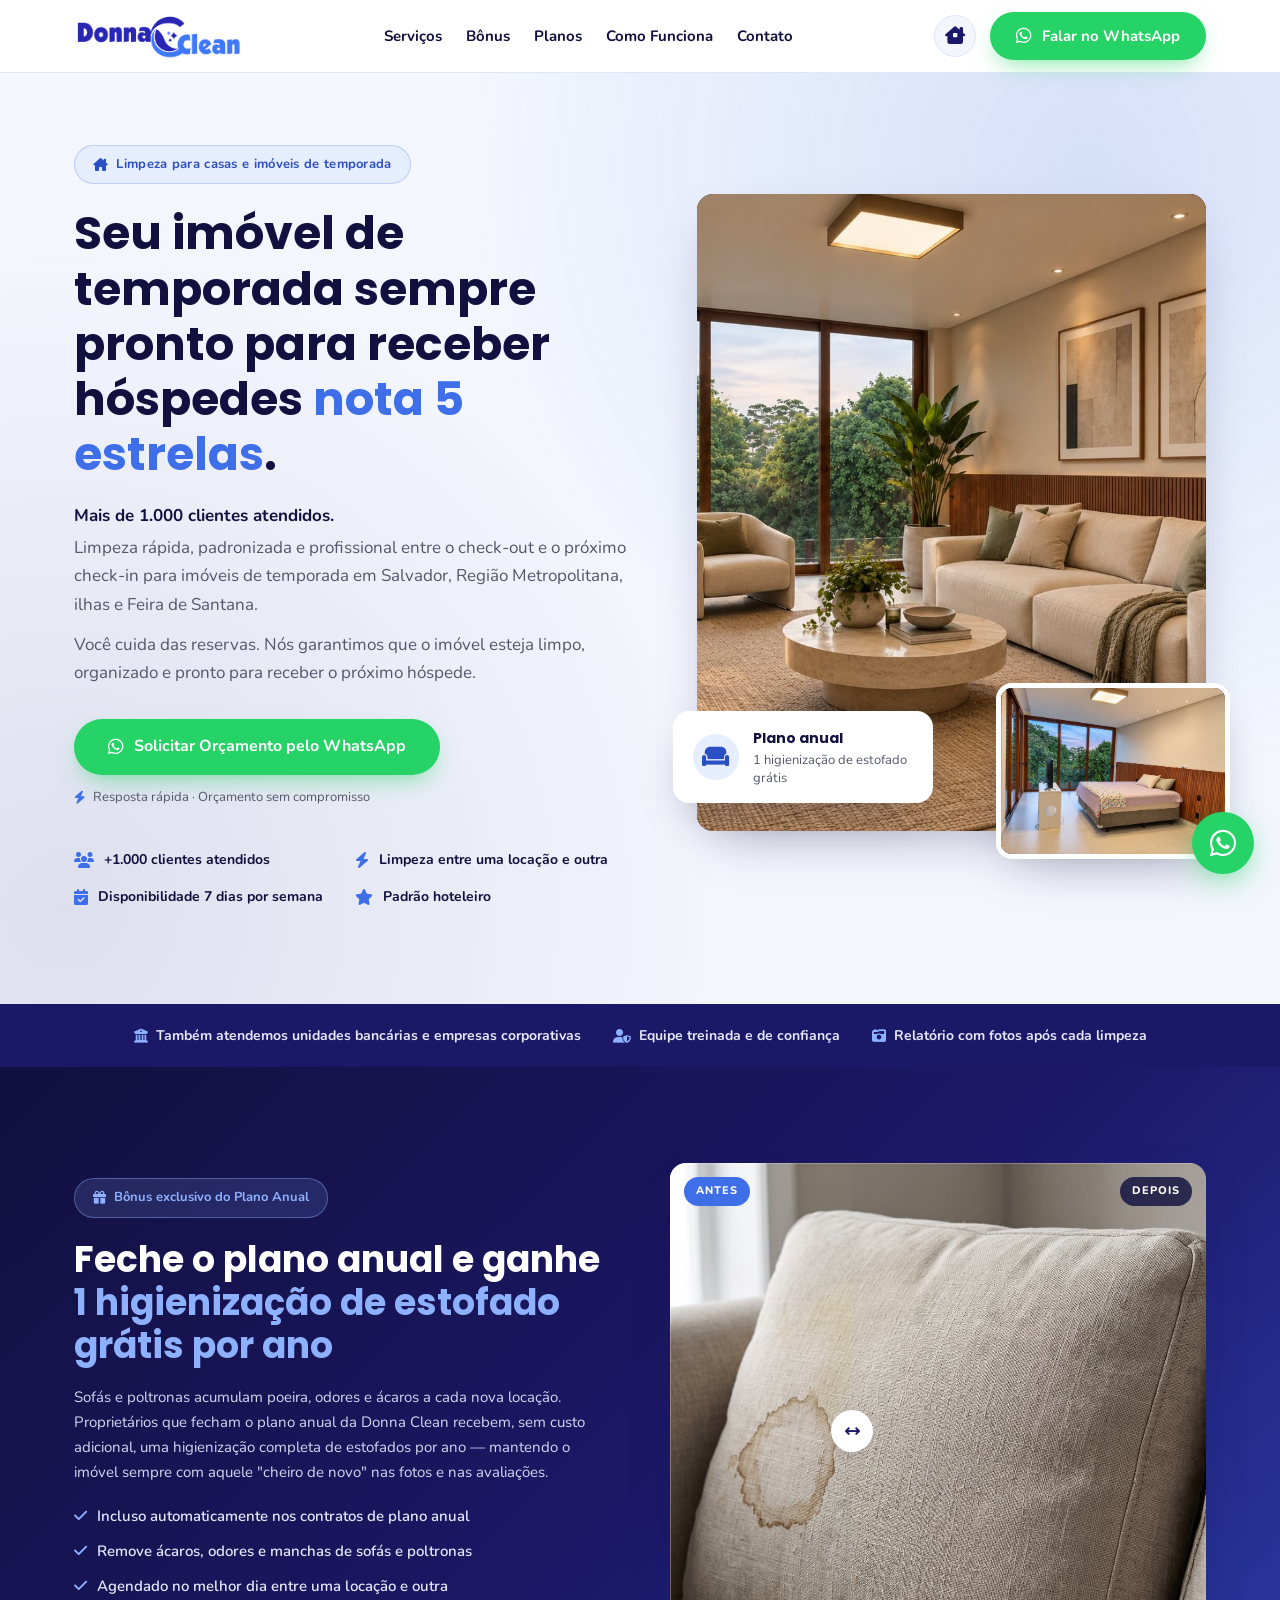
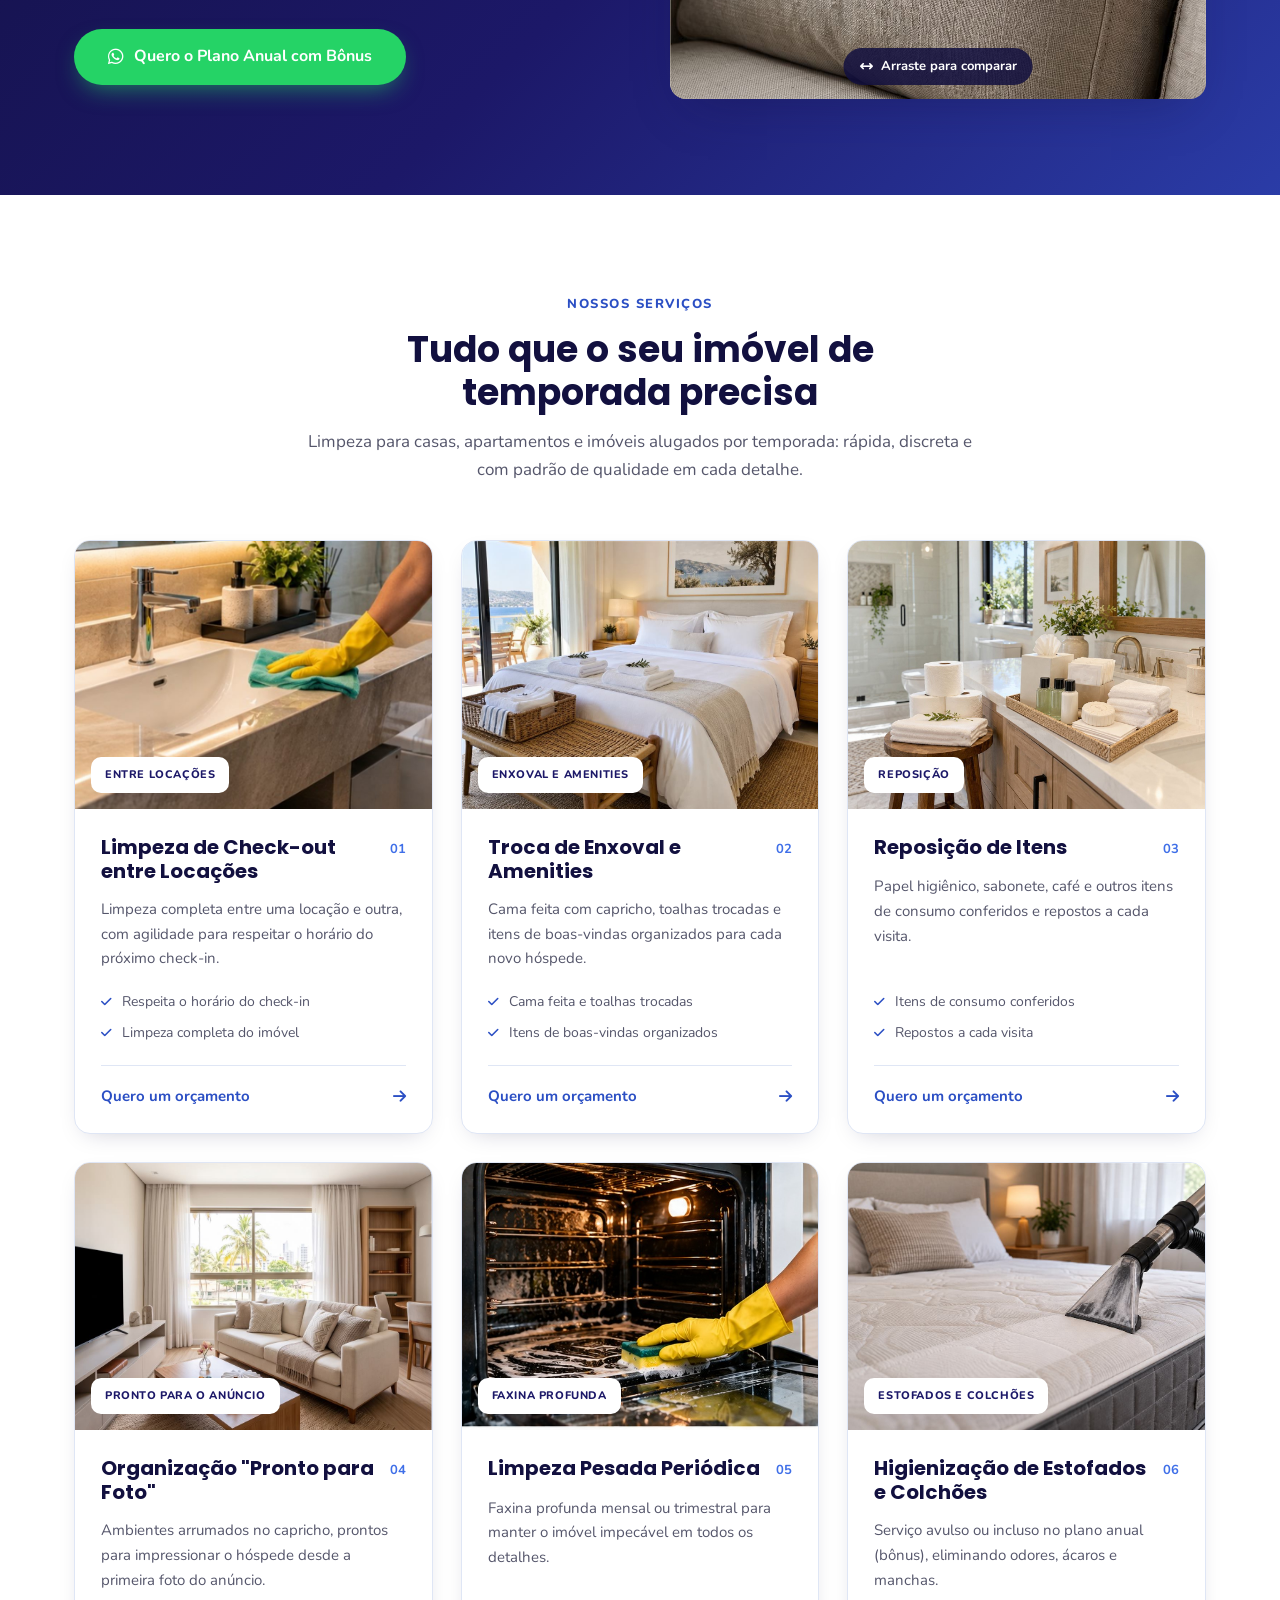
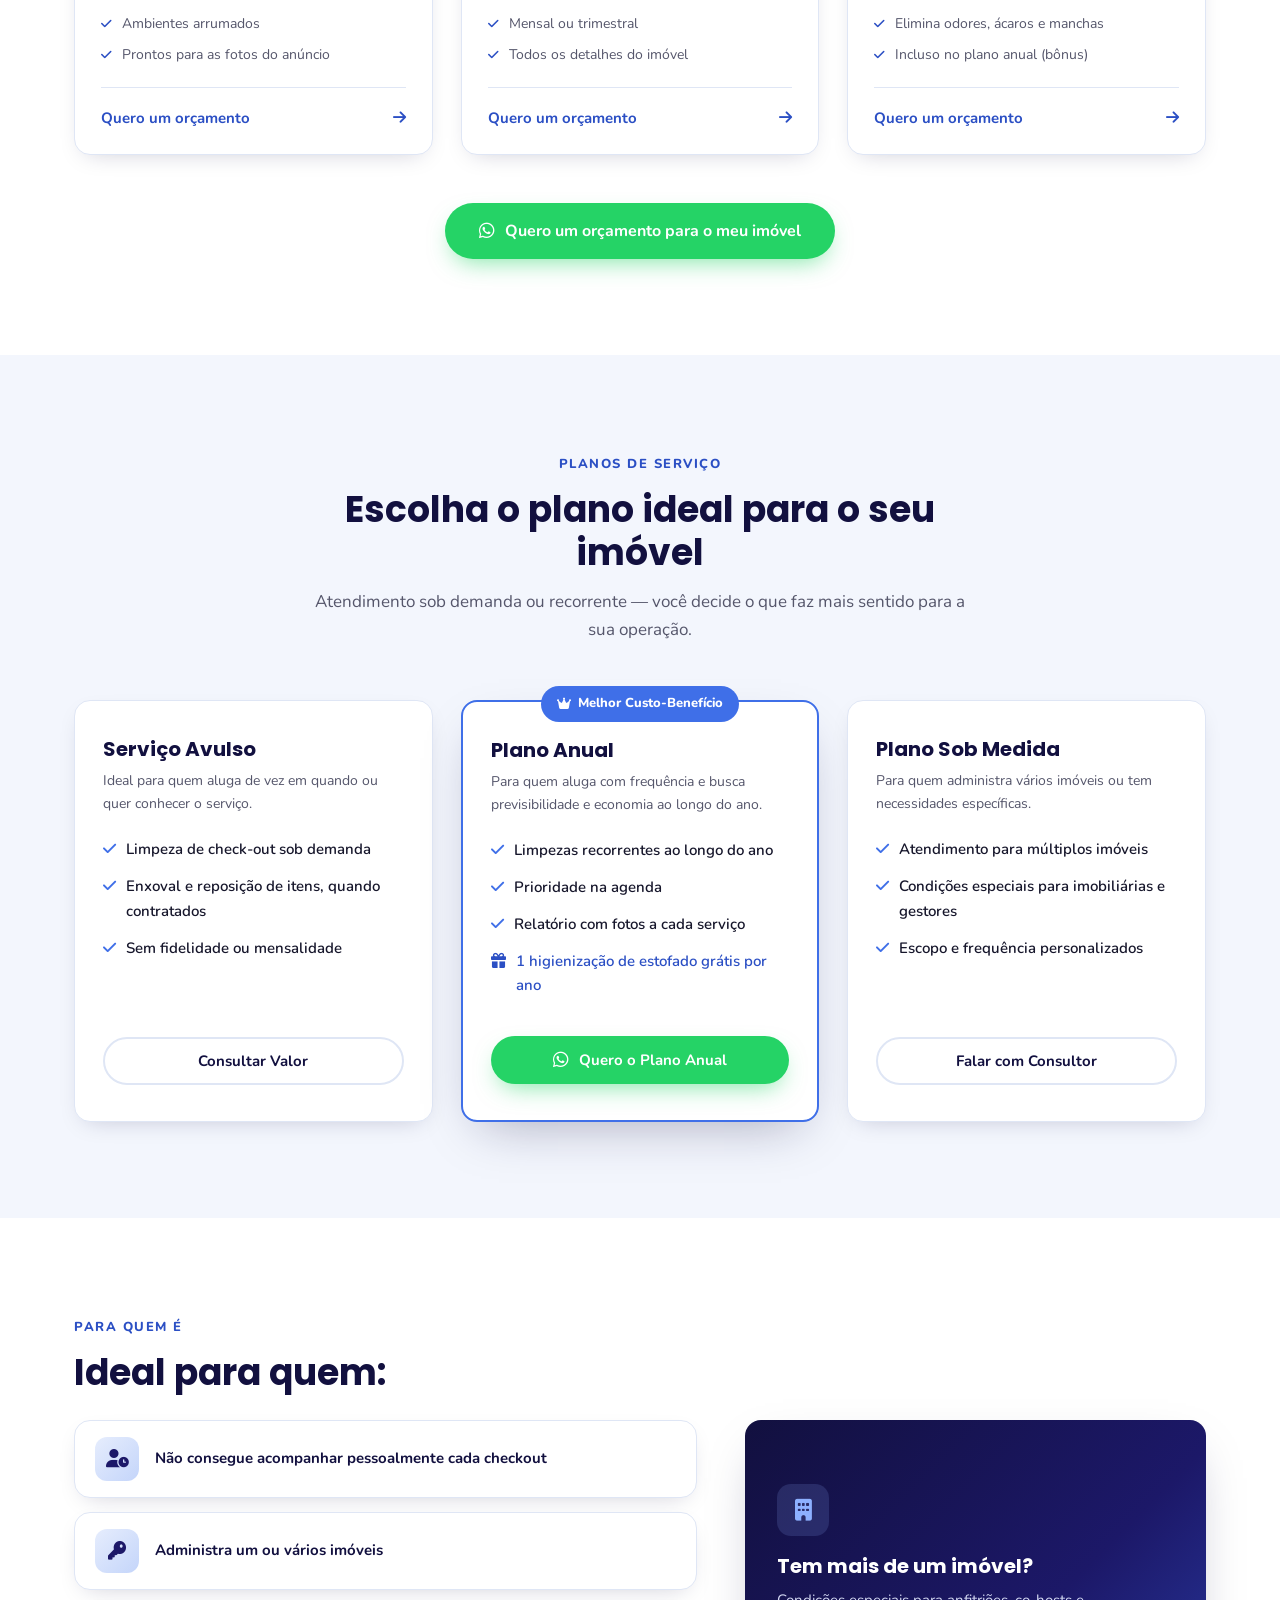
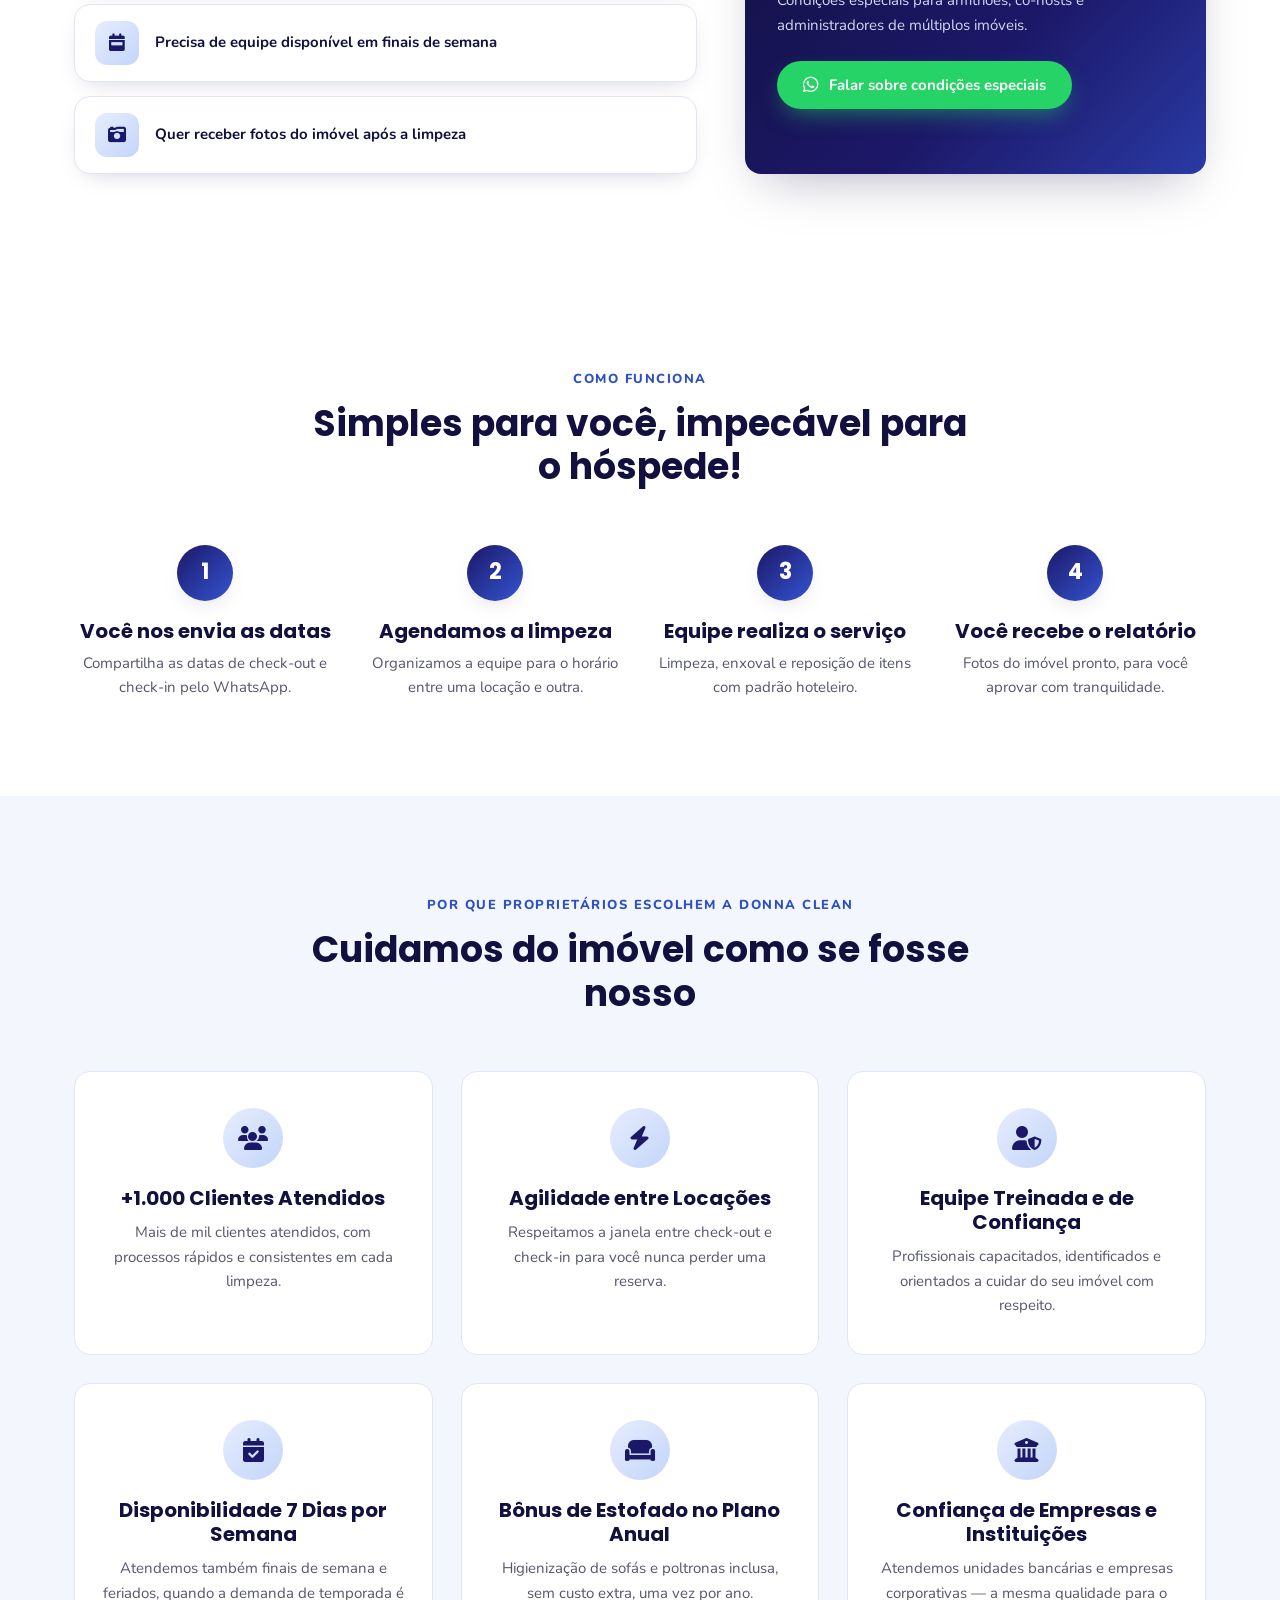
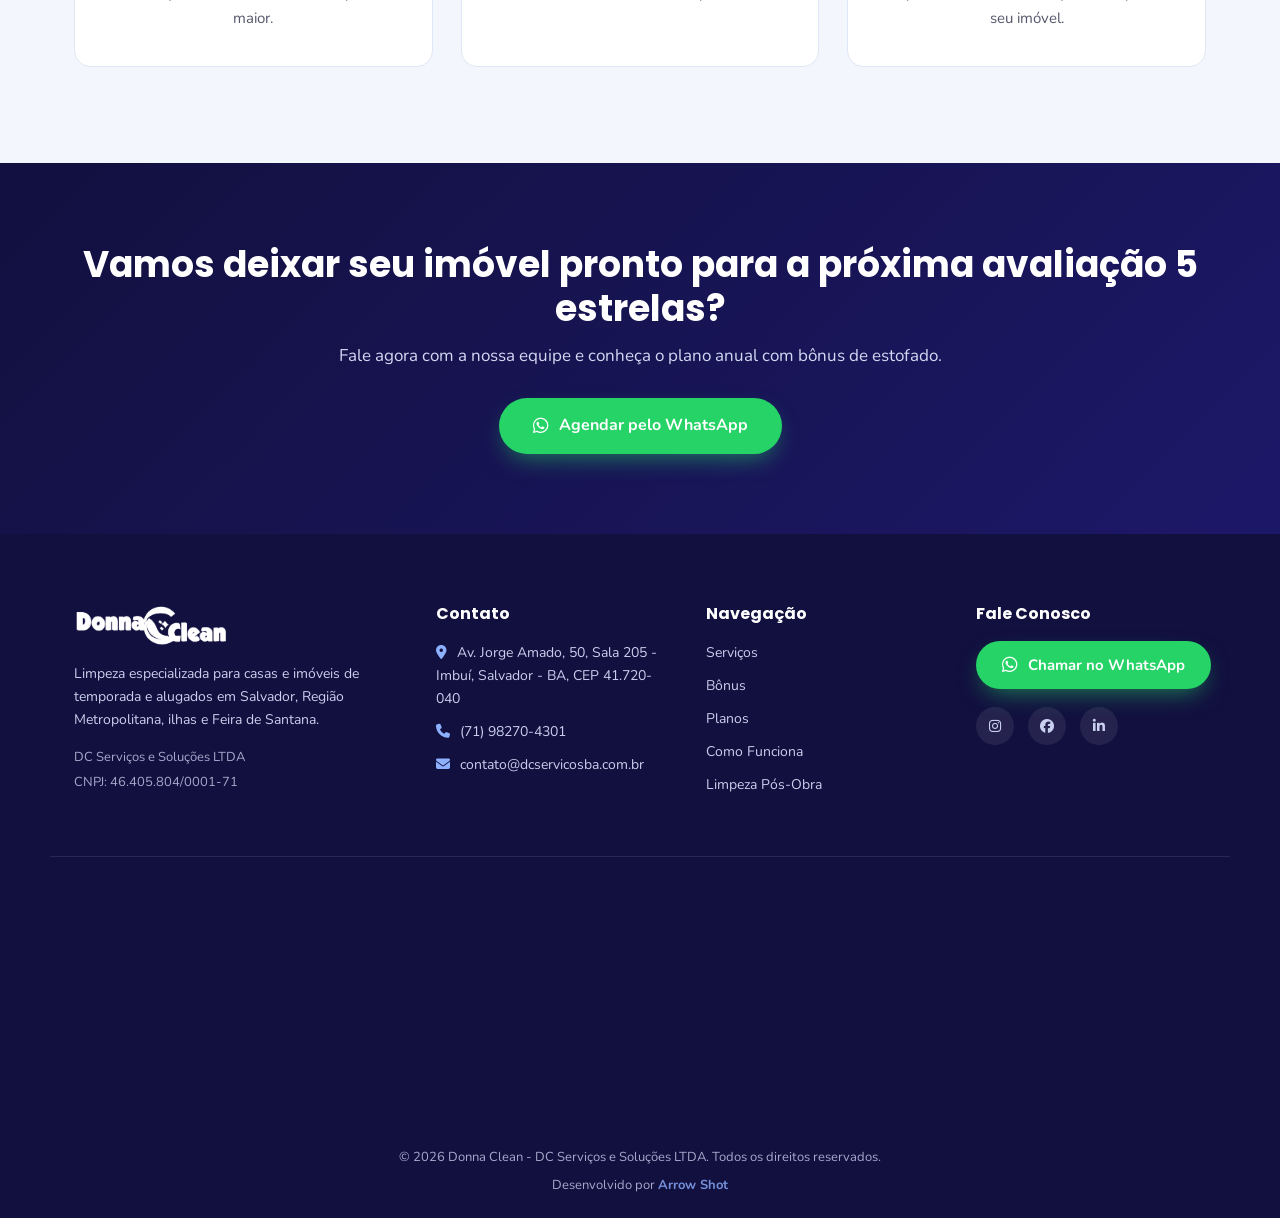
==== commit 6381e8da: "Aluguel: topo com duas fotos, foto nova na Reposição, caixa azul alinhada com a lista, exclamação no" ====
--- a/aluguel/index.html
+++ b/aluguel/index.html
@@ -88,7 +88,7 @@
     <div class="hero-text reveal">
       <span class="badge"><i class="fa-solid fa-house-chimney"></i> Limpeza para casas e imóveis de temporada</span>
       <h1>Seu imóvel de temporada sempre pronto para receber hóspedes <span>nota 5 estrelas</span>.</h1>
-      <p class="hero-sub"><strong>Mais de 1.000 clientes atendidos.</strong> Limpeza rápida, padronizada e profissional entre o check-out e o próximo check-in para imóveis de temporada em Salvador, Região Metropolitana, ilhas e Feira de Santana.<span class="hero-sub-line">Você cuida das reservas. Nós garantimos que o imóvel esteja limpo, organizado e pronto para receber o próximo hóspede.</span></p>
+      <p class="hero-sub"><strong class="hero-sub-lead">Mais de 1.000 clientes atendidos.</strong> Limpeza rápida, padronizada e profissional entre o check-out e o próximo check-in para imóveis de temporada em Salvador, Região Metropolitana, ilhas e Feira de Santana.<span class="hero-sub-line">Você cuida das reservas. Nós garantimos que o imóvel esteja limpo, organizado e pronto para receber o próximo hóspede.</span></p>
 
       <div class="hero-actions">
         <a href="https://wa.me/5571982704301?text=Ol%C3%A1%21%20Vim%20pelo%20site%20e%20tenho%20um%20im%C3%B3vel%20de%20temporada.%20Gostaria%20de%20saber%20mais%20sobre%20a%20limpeza." class="btn btn-whatsapp btn-lg" target="_blank" rel="noopener" data-cta="hero">
@@ -106,11 +106,12 @@
     </div>
 
     <div class="hero-media reveal">
-      <div class="photo-slot photo-slot-hero">
-        <img src="../img/aluguel/studio-pronto.jpg" alt="Studio de temporada decorado, organizado e pronto para receber o hóspede" width="1000" height="750" fetchpriority="high" onerror="this.style.display='none'; this.nextElementSibling.style.display='flex';">
-        <div class="photo-placeholder">
-          <i class="fa-solid fa-camera"></i>
-          <span>Foto: quarto/imóvel pronto para hóspedes</span>
+      <div class="hero-gallery">
+        <div class="hero-photo-main">
+          <img src="../img/aluguel/hero-sala.jpg" alt="Sala de estar de imóvel de temporada limpa e pronta para receber hóspedes" width="1280" height="960" fetchpriority="high">
+        </div>
+        <div class="hero-photo-inset">
+          <img src="../img/aluguel/hero-quarto.jpg" alt="Quarto de imóvel de temporada com cama arrumada e pronto para o próximo hóspede" width="1280" height="960" loading="lazy">
         </div>
       </div>
       <div class="hero-float-card">
@@ -223,7 +224,7 @@
 
       <article class="card service-card reveal">
         <div class="photo-slot photo-slot-card">
-          <img src="../img/aluguel/reposicao-cozinha.jpg" alt="Bancada com café, chás, açúcar, papel toalha e sabonete repostos" loading="lazy" onerror="this.style.display='none'; this.nextElementSibling.style.display='flex';">
+          <img src="../img/aluguel/reposicao-banheiro.jpg" alt="Bancada de banheiro com papel higiênico, toalhas, sabonete e amenities repostos" loading="lazy" onerror="this.style.display='none'; this.nextElementSibling.style.display='flex';">
           <div class="photo-placeholder"><i class="fa-solid fa-camera"></i><span>Reposição</span></div>
           <span class="service-tag">Reposição</span>
         </div>
@@ -245,7 +246,7 @@
 
       <article class="card service-card reveal">
         <div class="photo-slot photo-slot-card">
-          <img src="../img/aluguel/quartopronto.jpg" alt="Quarto amplo, com cama arrumada, pronto para receber o hóspede" loading="lazy" onerror="this.style.display='none'; this.nextElementSibling.style.display='flex';">
+          <img class="flip-x" src="../img/aluguel/prontopfoto.jpg" alt="Sala de estar organizada e pronta para as fotos do anúncio" loading="lazy" onerror="this.style.display='none'; this.nextElementSibling.style.display='flex';">
           <div class="photo-placeholder"><i class="fa-solid fa-camera"></i><span>Pronto para o anúncio</span></div>
           <span class="service-tag">Pronto para o anúncio</span>
         </div>
@@ -369,16 +370,16 @@
 <!-- IDEAL PARA QUEM -->
 <section class="section" id="ideal-para">
   <div class="container audience">
-    <div class="audience-main reveal">
+    <div class="audience-head reveal">
       <span class="eyebrow">Para quem é</span>
       <h2>Ideal para quem:</h2>
-      <ul class="audience-list">
-        <li><span class="audience-icon"><i class="fa-solid fa-user-clock"></i></span> Não consegue acompanhar pessoalmente cada checkout</li>
-        <li><span class="audience-icon"><i class="fa-solid fa-key"></i></span> Administra um ou vários imóveis</li>
-        <li><span class="audience-icon"><i class="fa-solid fa-calendar-week"></i></span> Precisa de equipe disponível em finais de semana</li>
-        <li><span class="audience-icon"><i class="fa-solid fa-camera-retro"></i></span> Quer receber fotos do imóvel após a limpeza</li>
-      </ul>
-    </div>
+    </div>
+    <ul class="audience-list reveal">
+      <li><span class="audience-icon"><i class="fa-solid fa-user-clock"></i></span> Não consegue acompanhar pessoalmente cada checkout</li>
+      <li><span class="audience-icon"><i class="fa-solid fa-key"></i></span> Administra um ou vários imóveis</li>
+      <li><span class="audience-icon"><i class="fa-solid fa-calendar-week"></i></span> Precisa de equipe disponível em finais de semana</li>
+      <li><span class="audience-icon"><i class="fa-solid fa-camera-retro"></i></span> Quer receber fotos do imóvel após a limpeza</li>
+    </ul>
 
     <aside class="audience-cta reveal">
       <span class="audience-cta-icon"><i class="fa-solid fa-building"></i></span>
@@ -396,7 +397,7 @@
   <div class="container">
     <div class="section-head reveal">
       <span class="eyebrow">Como Funciona</span>
-      <h2>Simples para você, impecável para o hóspede</h2>
+      <h2>Simples para você, impecável para o hóspede!</h2>
     </div>
 
     <div class="steps">
@@ -514,6 +515,7 @@
       <div class="footer-social">
         <a href="https://www.instagram.com/dcservicosba?stkn=czJqdGJxcDIzOTN5&amp;utm_source=qr" aria-label="Instagram" target="_blank" rel="noopener"><i class="fa-brands fa-instagram"></i></a>
         <a href="https://www.facebook.com/profile.php?id=61594659761478" aria-label="Facebook" target="_blank" rel="noopener"><i class="fa-brands fa-facebook"></i></a>
+        <a href="https://www.linkedin.com/company/dcservicos/" aria-label="LinkedIn" target="_blank" rel="noopener"><i class="fa-brands fa-linkedin-in"></i></a>
       </div>
     </div>
   </div>
--- a/aluguel/style.css
+++ b/aluguel/style.css
@@ -152,11 +152,33 @@
 .hero-trust-item { display: flex; align-items: center; gap: 10px; font-size: var(--fs-small); font-weight: 700; color: var(--navy-dark); }
 .hero-trust-item i { color: var(--accent); font-size: 16px; }
 
-.hero-media { position: relative; padding-bottom: 24px; }
-.photo-slot-hero { aspect-ratio: 4/5; border-radius: var(--radius); box-shadow: var(--shadow); }
+.hero-media { position: relative; }
+/* Duas fotos (mesmo modelo da página de pós-obra): sala grande + quarto sobreposto */
+.hero-gallery { position: relative; padding: 0 0 28px; }
+.hero-photo-main {
+  aspect-ratio: 4/5;
+  border-radius: var(--radius);
+  overflow: hidden;
+  box-shadow: var(--shadow);
+  background: var(--navy);
+}
+.hero-photo-main img, .hero-photo-inset img { width: 100%; height: 100%; object-fit: cover; }
+.hero-photo-main img { object-position: 62% 50%; }
+.hero-photo-inset {
+  position: absolute;
+  right: -24px; bottom: 0;
+  width: 46%;
+  aspect-ratio: 4/3;
+  border-radius: var(--radius);
+  overflow: hidden;
+  border: 5px solid #fff;
+  box-shadow: var(--shadow);
+  background: var(--navy);
+}
+.hero-photo-inset img { object-position: 60% 60%; }
 
 .hero-float-card {
-  position: absolute; bottom: 0; left: -24px;
+  position: absolute; bottom: 56px; left: -24px;
   background: #fff; border-radius: 16px; padding: 16px 20px;
   box-shadow: var(--shadow);
   display: flex; align-items: center; gap: 14px; max-width: 260px;
@@ -174,6 +196,7 @@
 /* ---------- Photo Slots ---------- */
 .photo-slot { position: relative; border-radius: var(--radius); overflow: hidden; background: linear-gradient(135deg, var(--accent-soft), #CFDCFA); }
 .photo-slot img { width: 100%; height: 100%; object-fit: cover; }
+.photo-slot img.flip-x { transform: scaleX(-1); }
 .photo-placeholder {
   display: none; position: absolute; inset: 0; flex-direction: column; align-items: center; justify-content: center;
   gap: 10px; text-align: center; padding: 12px;
@@ -304,8 +327,11 @@
 
 /* ---------- Ideal para quem ---------- */
 .hero-sub-line { display: block; margin-top: 12px; }
-.audience { display: grid; grid-template-columns: 1.15fr 0.85fr; gap: 48px; align-items: center; }
-.audience-main h2 { margin-bottom: 26px; }
+.hero-sub-lead { display: block; margin-bottom: 4px; }
+/* Título em cima; embaixo, lista e caixa azul lado a lado, com o mesmo topo e a mesma altura */
+.audience { display: grid; grid-template-columns: 1.15fr 0.85fr; column-gap: 48px; align-items: stretch; }
+.audience-head { grid-column: 1 / -1; }
+.audience-head h2 { margin-bottom: 26px; }
 .audience-list { display: grid; gap: 14px; }
 .audience-list li {
   display: flex; align-items: center; gap: 16px;
@@ -319,6 +345,7 @@
   background: linear-gradient(135deg, var(--accent-soft), #C4D5FA); color: var(--navy); font-size: 18px;
 }
 .audience-cta {
+  display: flex; flex-direction: column; justify-content: center; align-items: flex-start;
   background: linear-gradient(135deg, var(--navy-dark), var(--navy) 60%, var(--blue) 130%);
   color: #fff; border-radius: var(--radius); padding: 36px 32px; box-shadow: var(--shadow);
 }
@@ -483,7 +510,8 @@
   .steps { grid-template-columns: repeat(2, 1fr); }
   .footer-inner { grid-template-columns: 1fr 1fr; }
   .price-card-featured { transform: none; }
-  .audience { grid-template-columns: 1fr; gap: 32px; }
+  .audience { grid-template-columns: 1fr; row-gap: 32px; }
+  .audience-head h2 { margin-bottom: 0; }
 }
 
 @media (max-width: 760px) {
@@ -491,7 +519,8 @@
   .container { padding: 0 18px; }
   .hero { padding: 48px 0 72px; }
   .hero-trust { grid-template-columns: 1fr; justify-items: center; }
-  .hero-float-card { left: 0; right: 0; width: max-content; max-width: 92%; margin: 0 auto; }
+  .hero-photo-inset { right: 0; width: 44%; }
+  .hero-float-card { left: 12px; top: 12px; bottom: auto; padding: 12px 14px; max-width: 230px; }
   .grid-3 { grid-template-columns: 1fr; }
   .steps { grid-template-columns: 1fr; }
   .footer-inner { grid-template-columns: 1fr; text-align: left; }
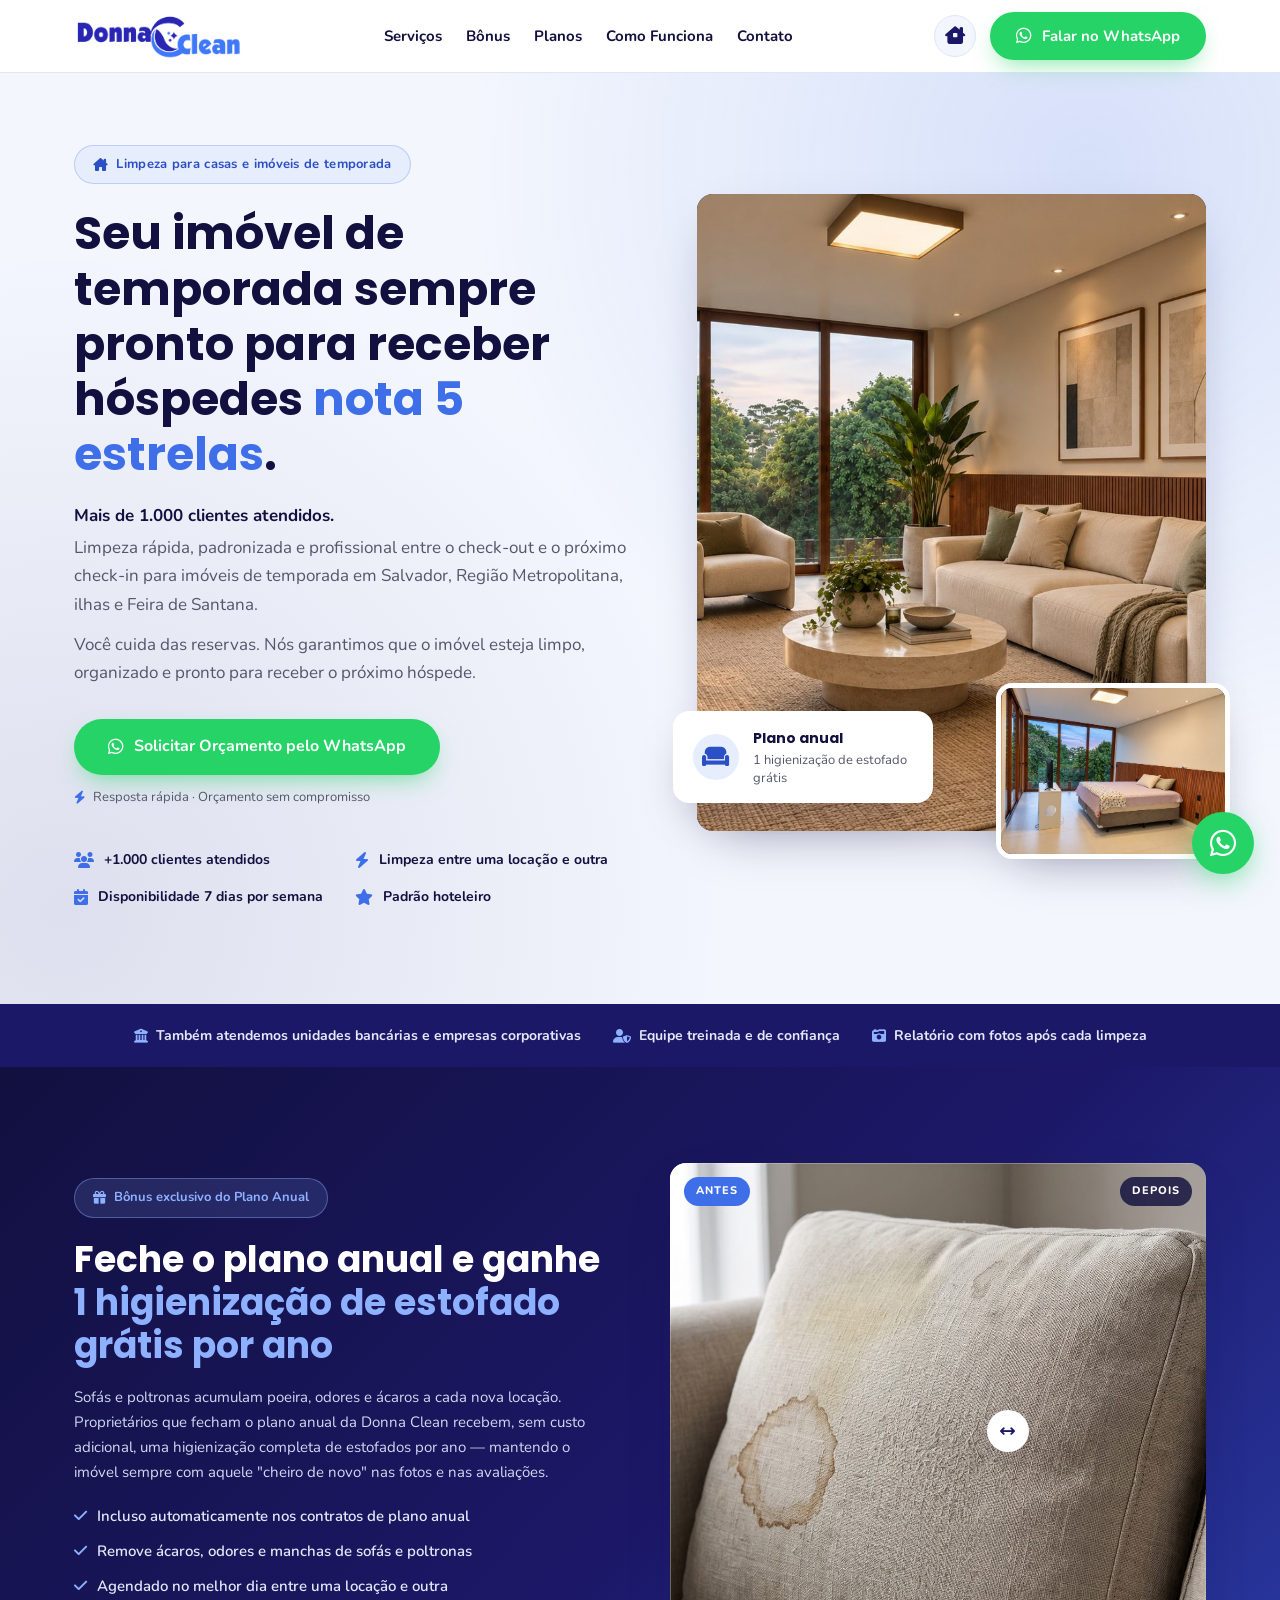
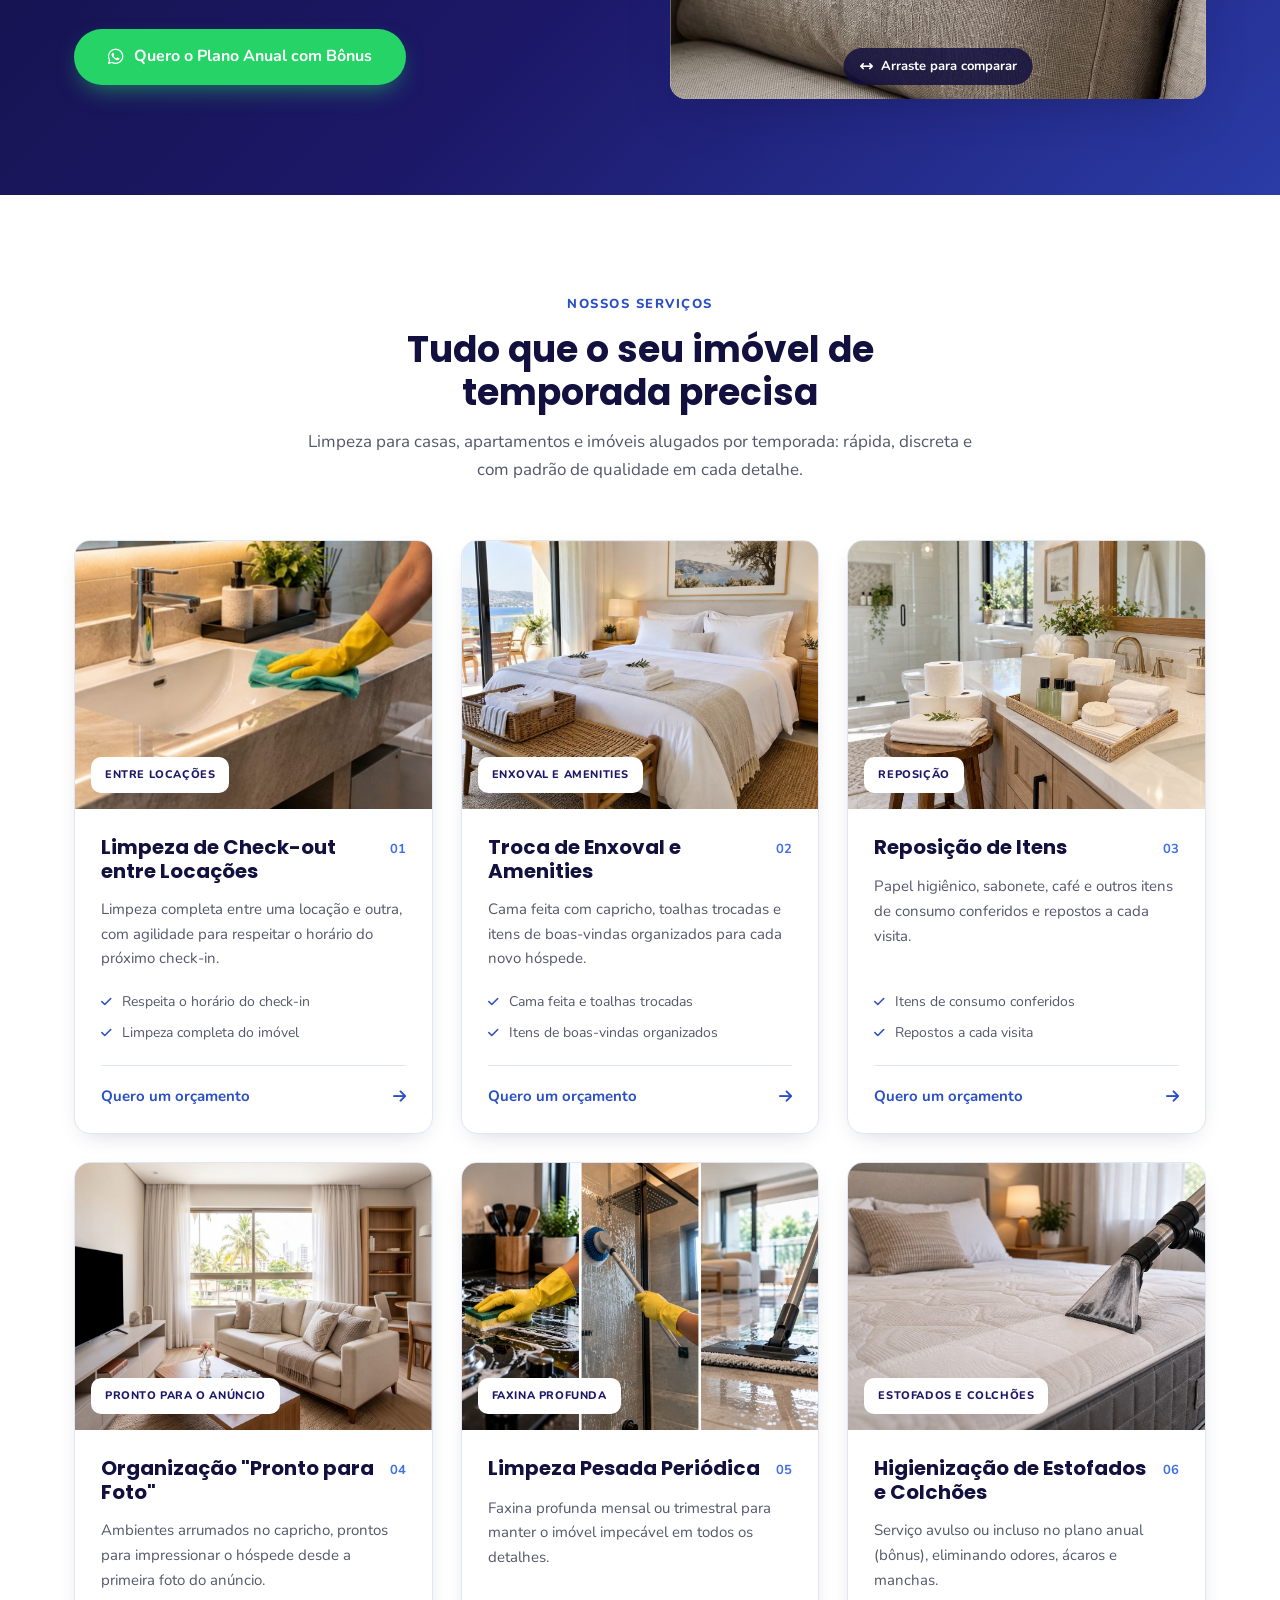
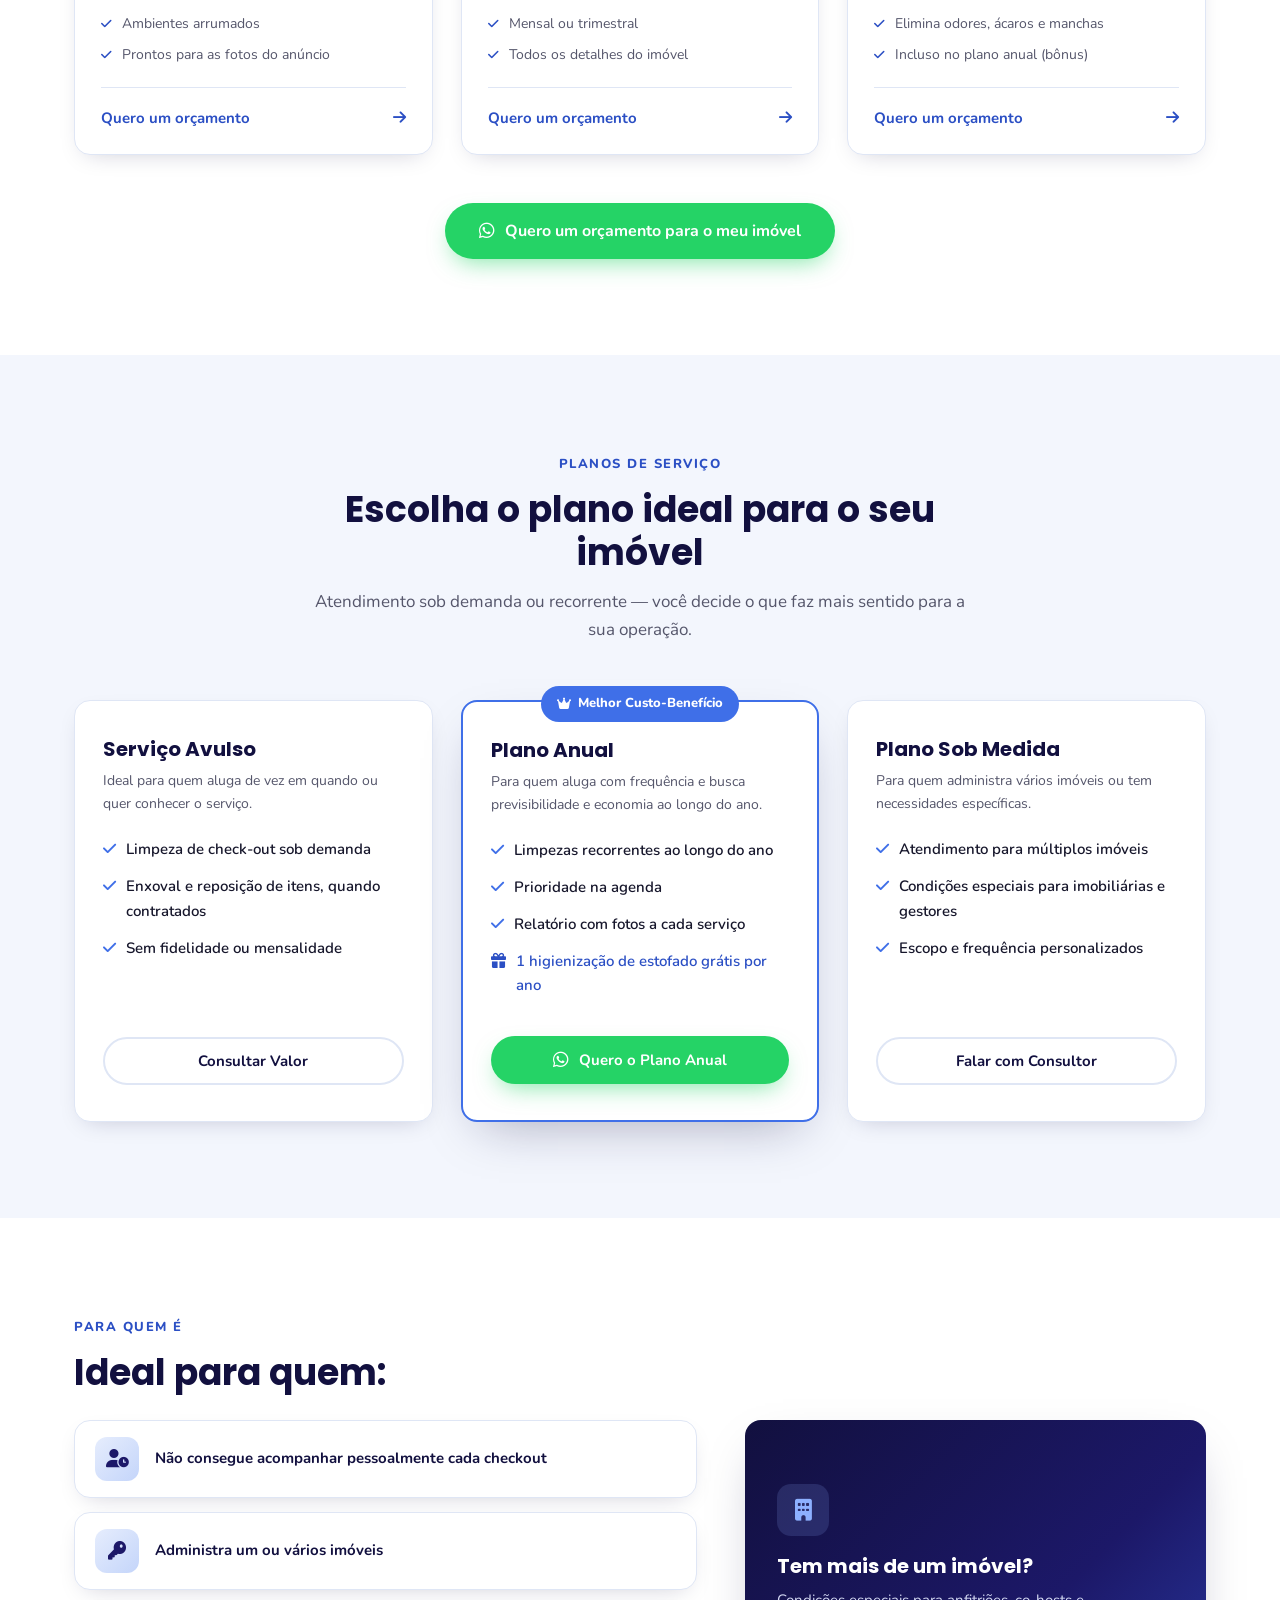
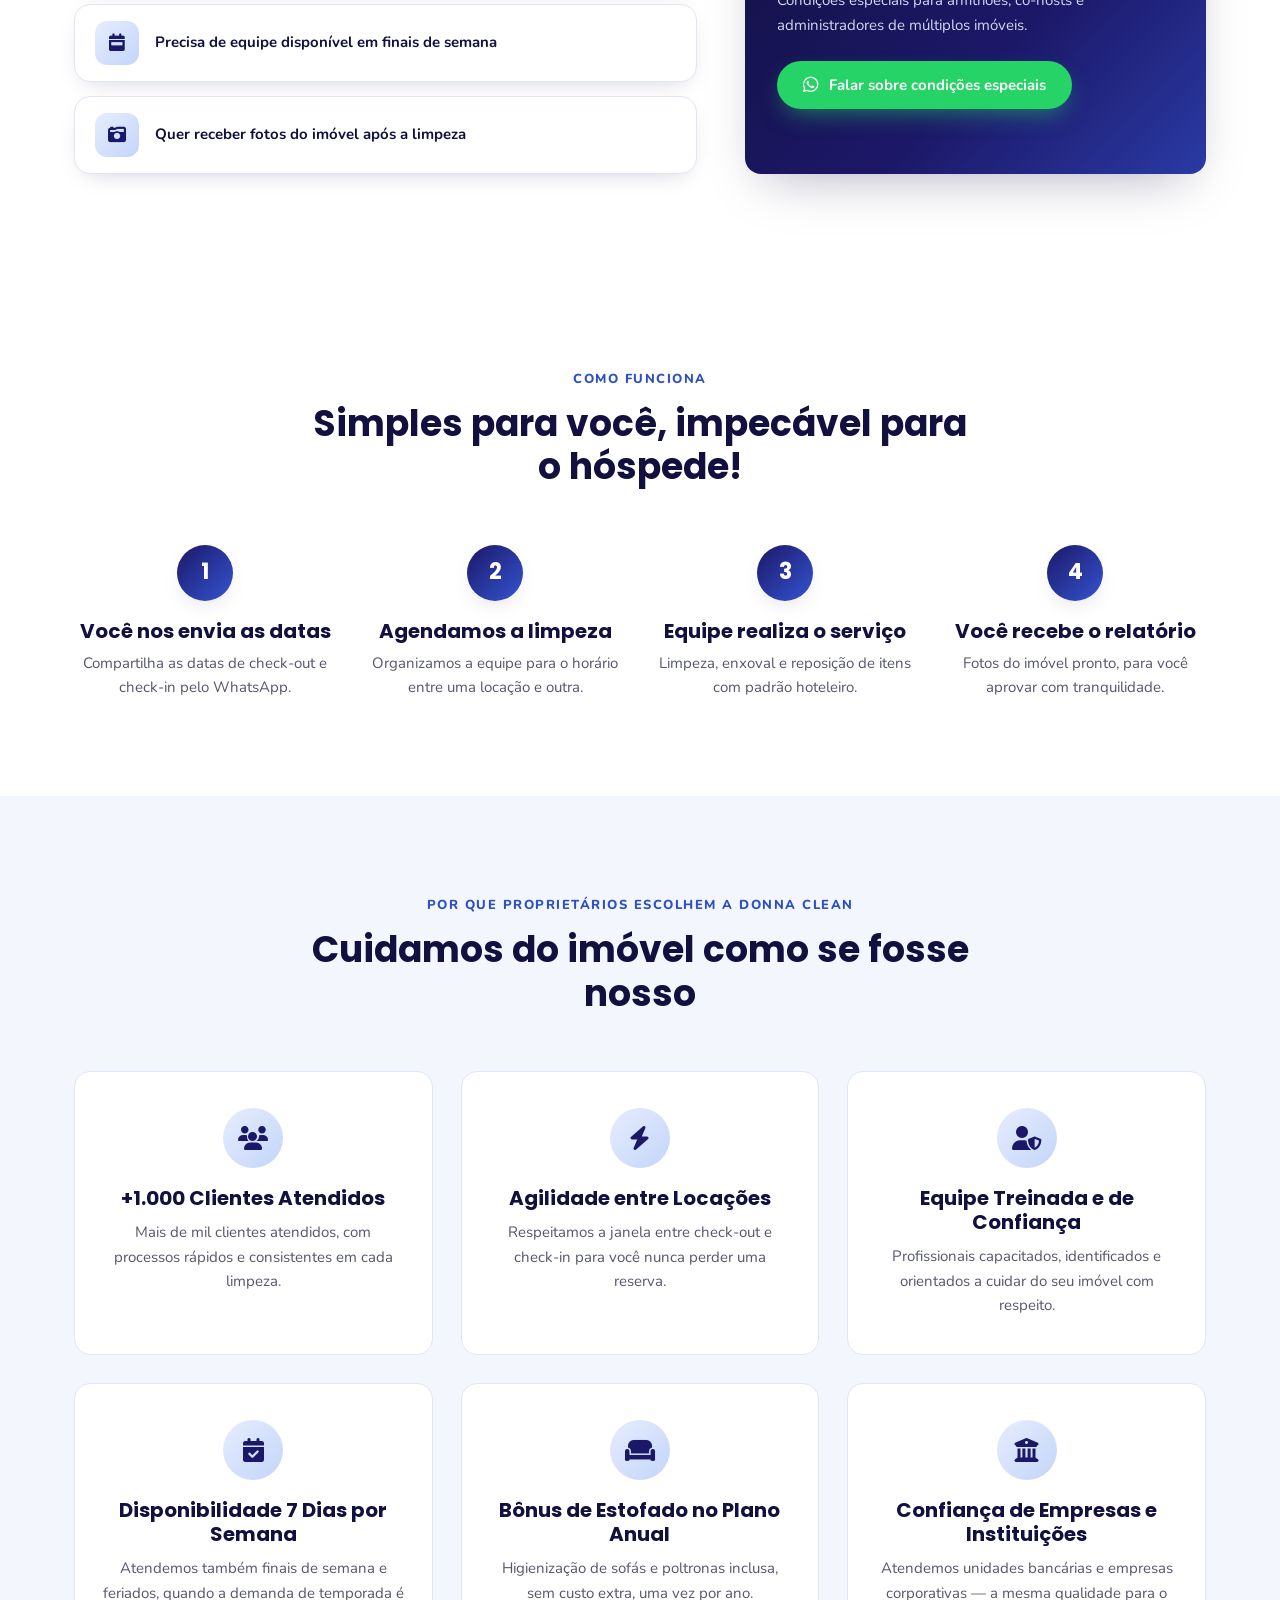
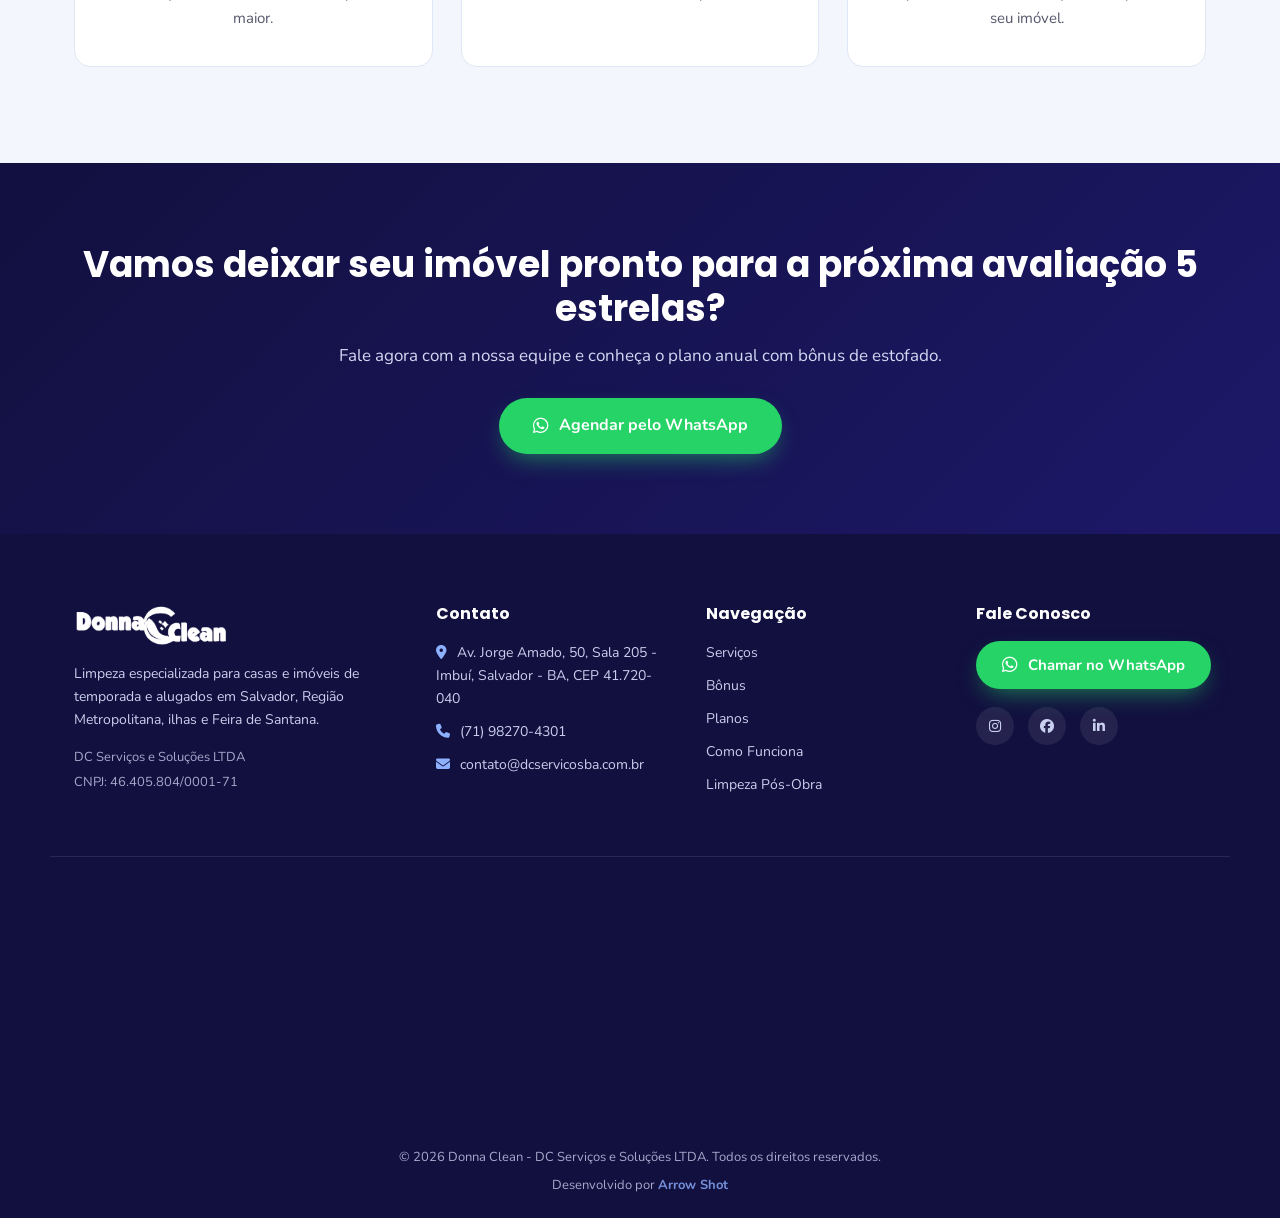
==== commit 59ef83eb: "Aluguel: foto nova no card Limpeza Pesada Periódica Co-Authored-By: Claude Opus 5.5 <noreply@anthrop" ====
--- a/aluguel/index.html
+++ b/aluguel/index.html
@@ -268,7 +268,7 @@
 
       <article class="card service-card reveal">
         <div class="photo-slot photo-slot-card">
-          <img src="../img/aluguel/pesada-forno.jpg" alt="Limpeza pesada de forno com esponja e luvas" loading="lazy" onerror="this.style.display='none'; this.nextElementSibling.style.display='flex';">
+          <img src="../img/aluguel/pesada-temporada.jpg" alt="Limpeza pesada: cooktop esfregado com esponja, box do banheiro com escova e piso com mop" loading="lazy" onerror="this.style.display='none'; this.nextElementSibling.style.display='flex';">
           <div class="photo-placeholder"><i class="fa-solid fa-camera"></i><span>Faxina profunda</span></div>
           <span class="service-tag">Faxina profunda</span>
         </div>
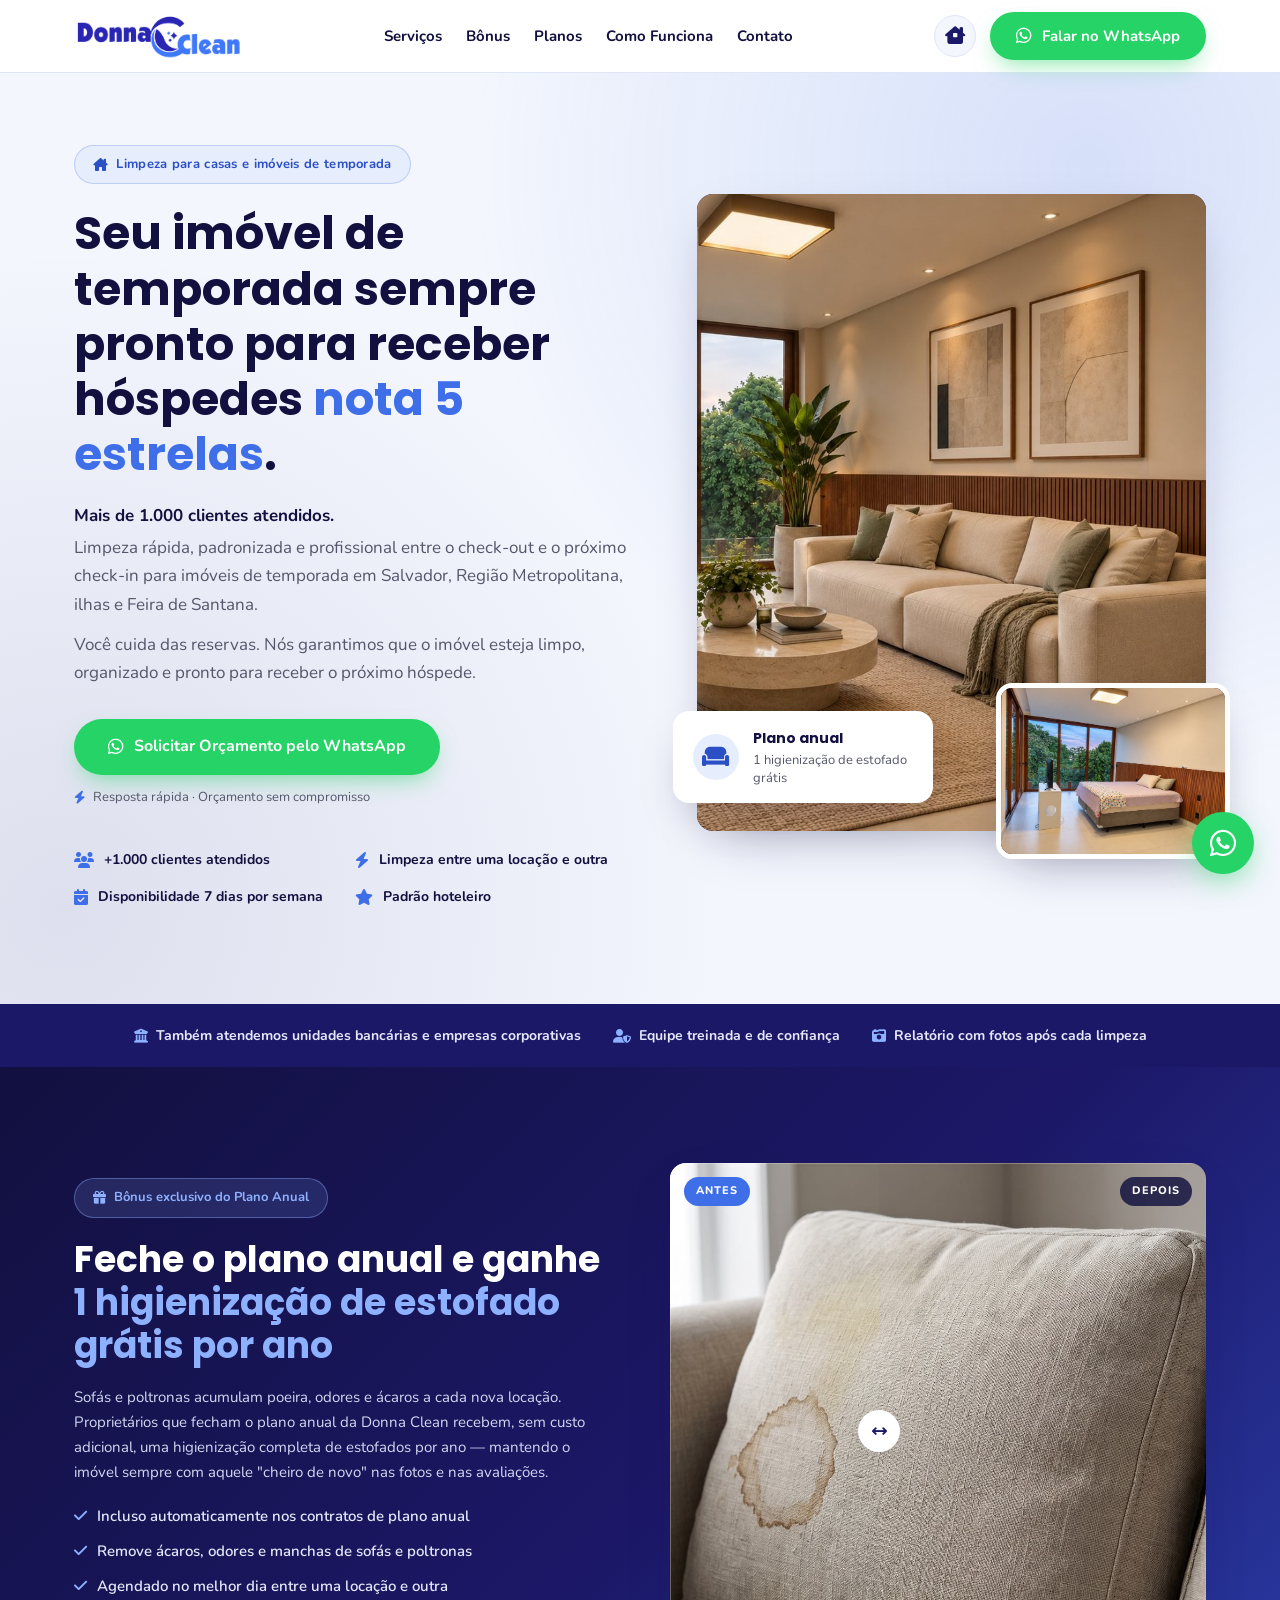
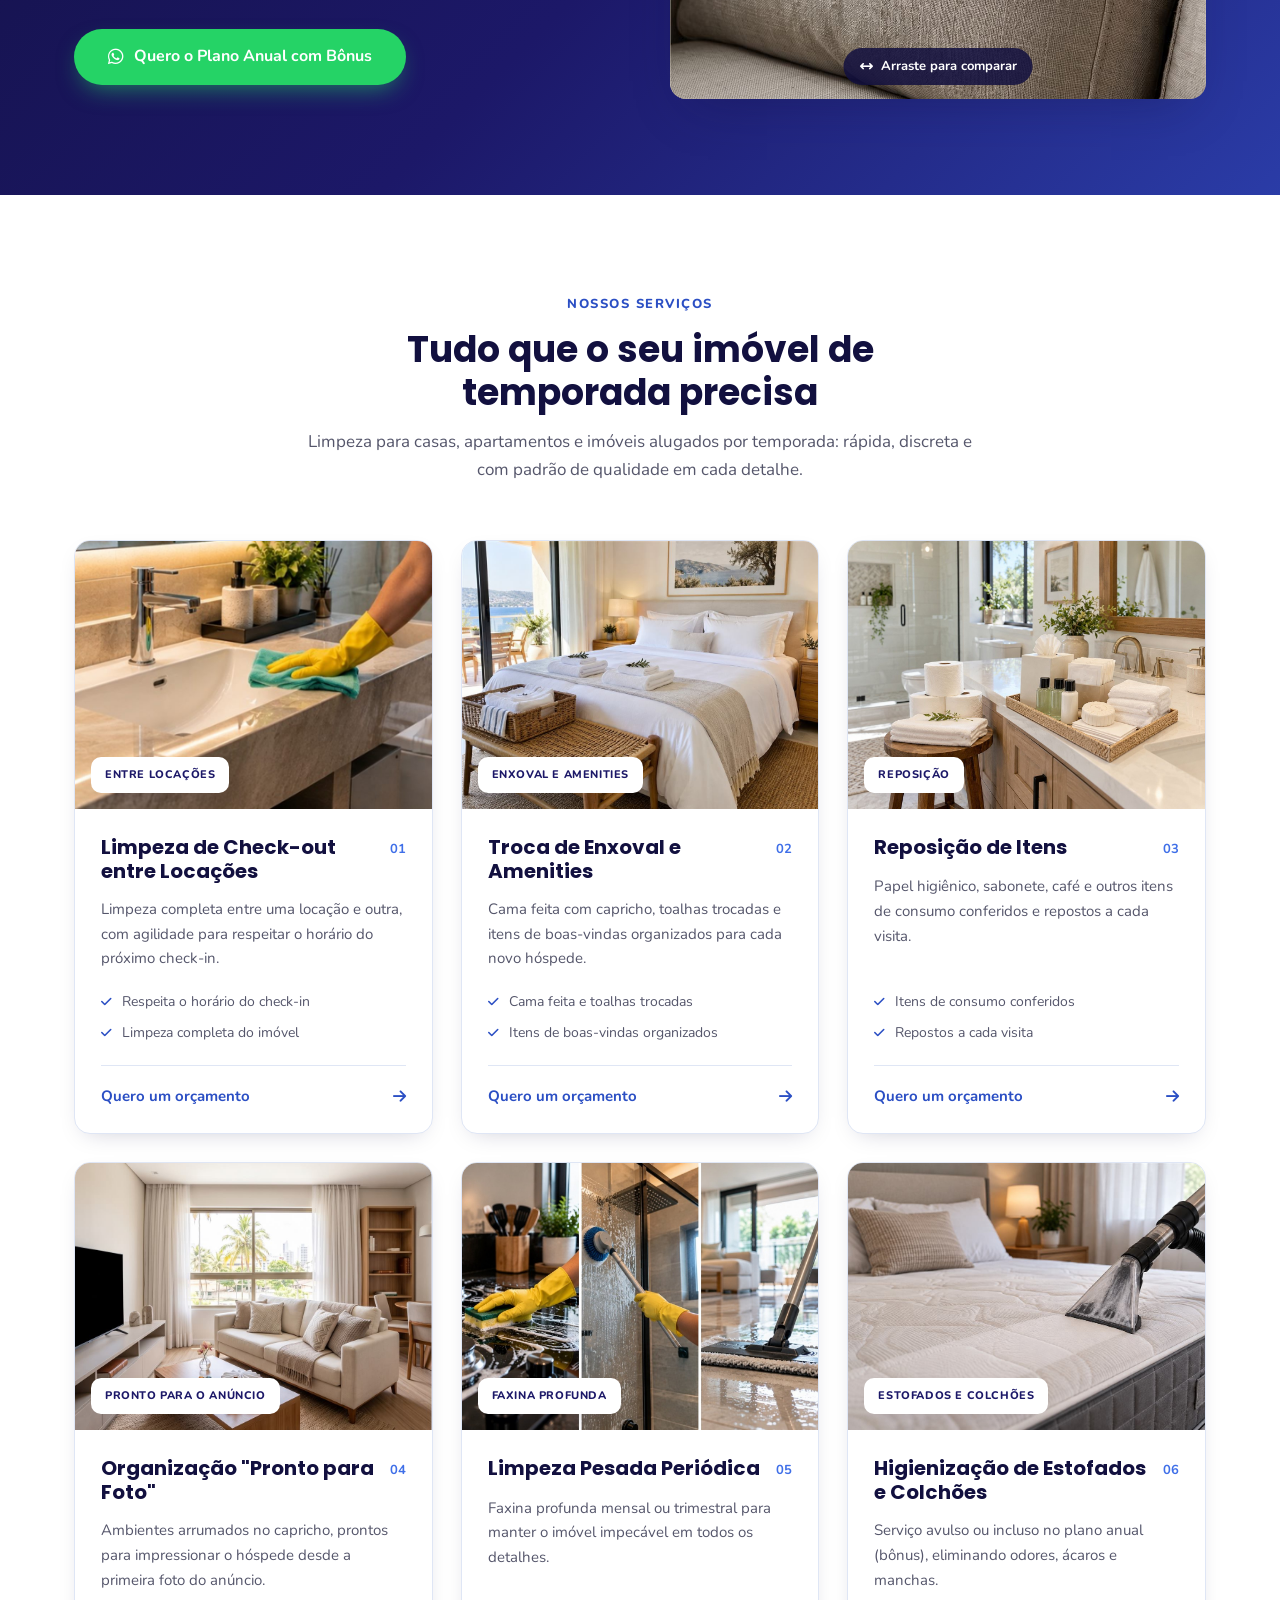
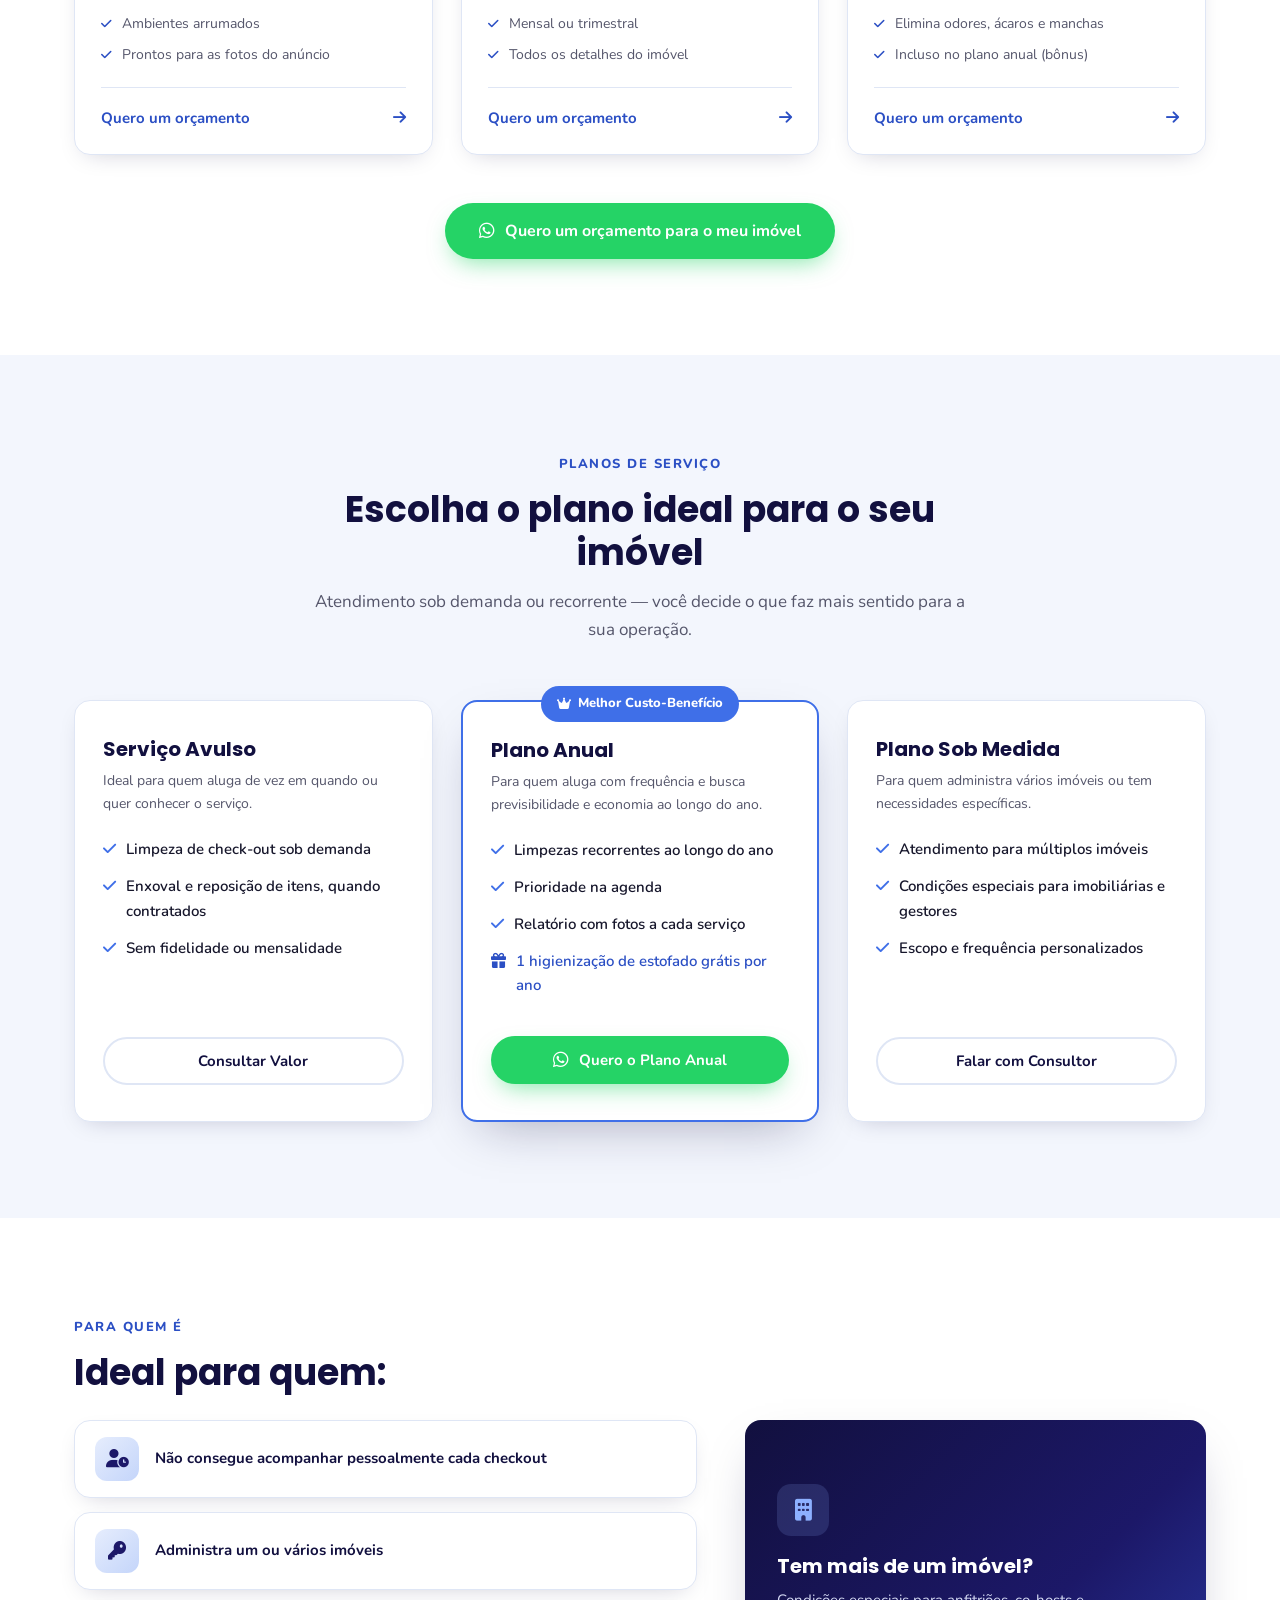
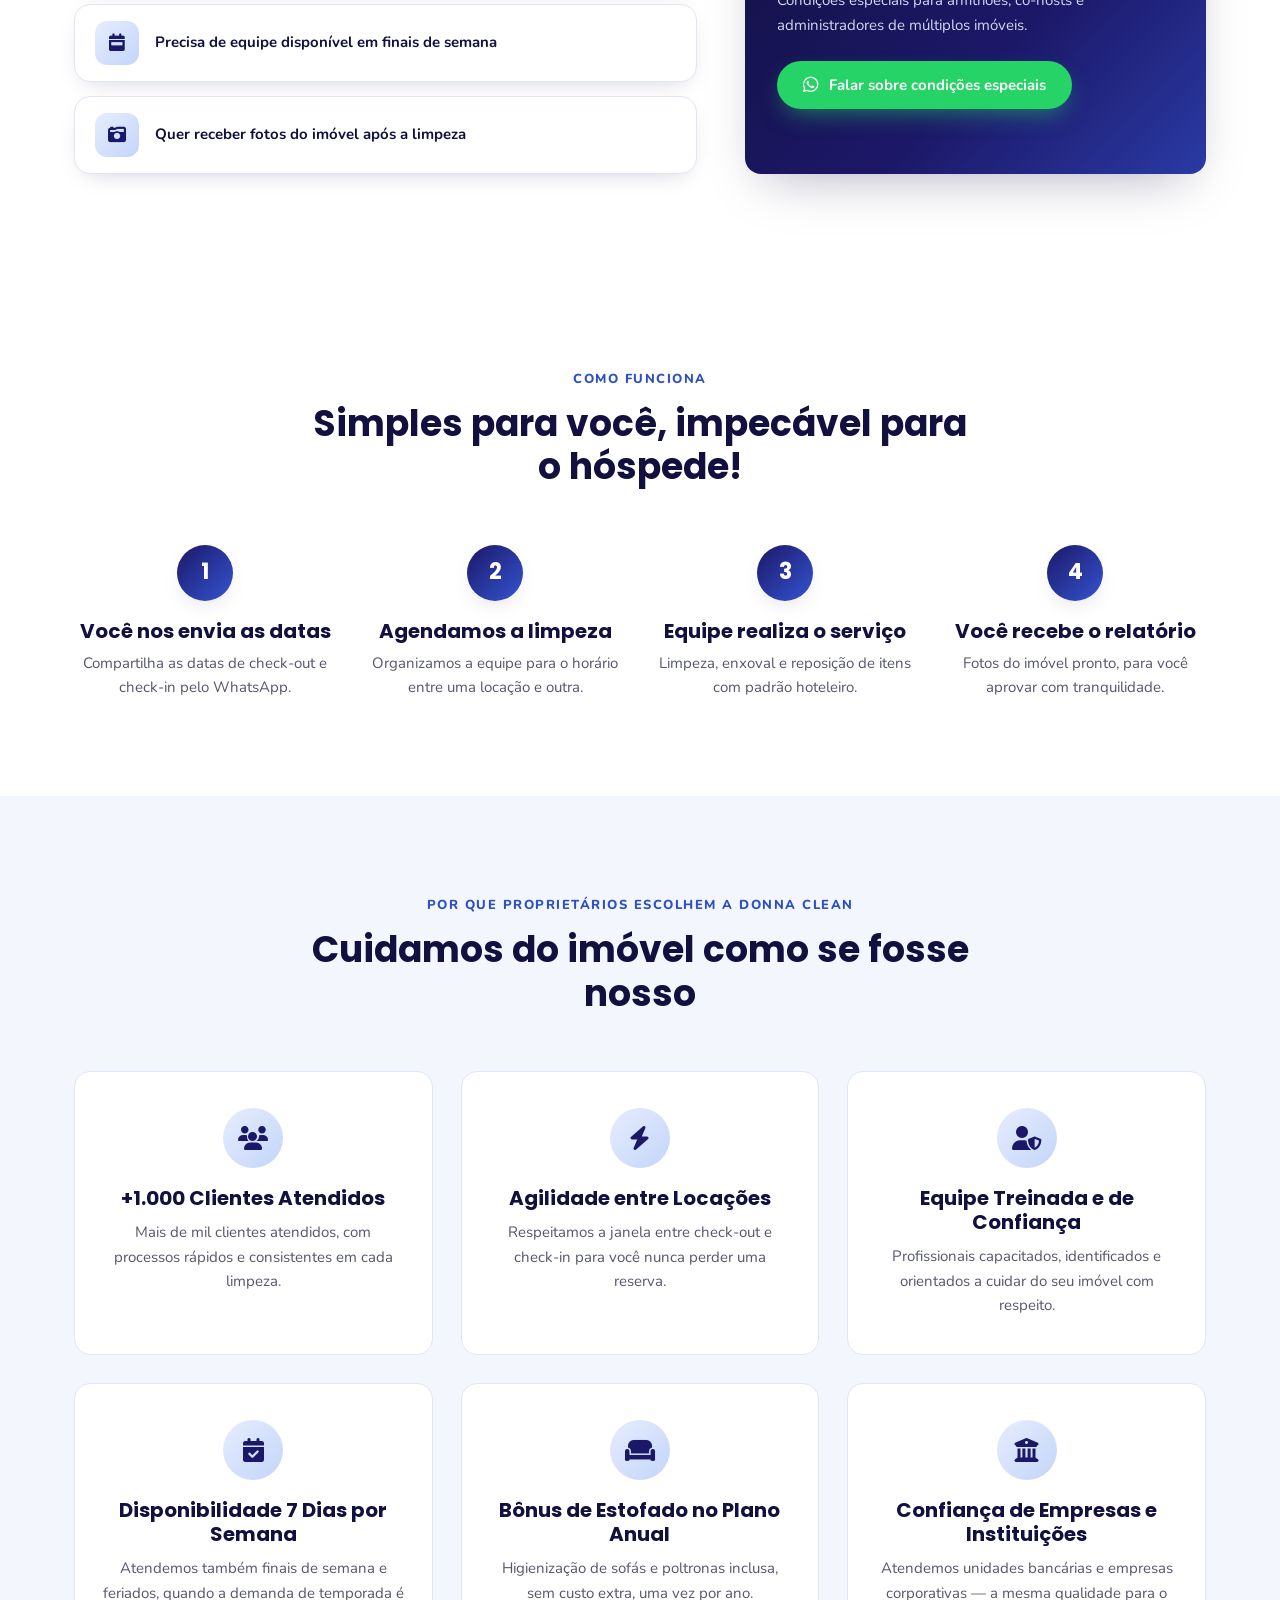
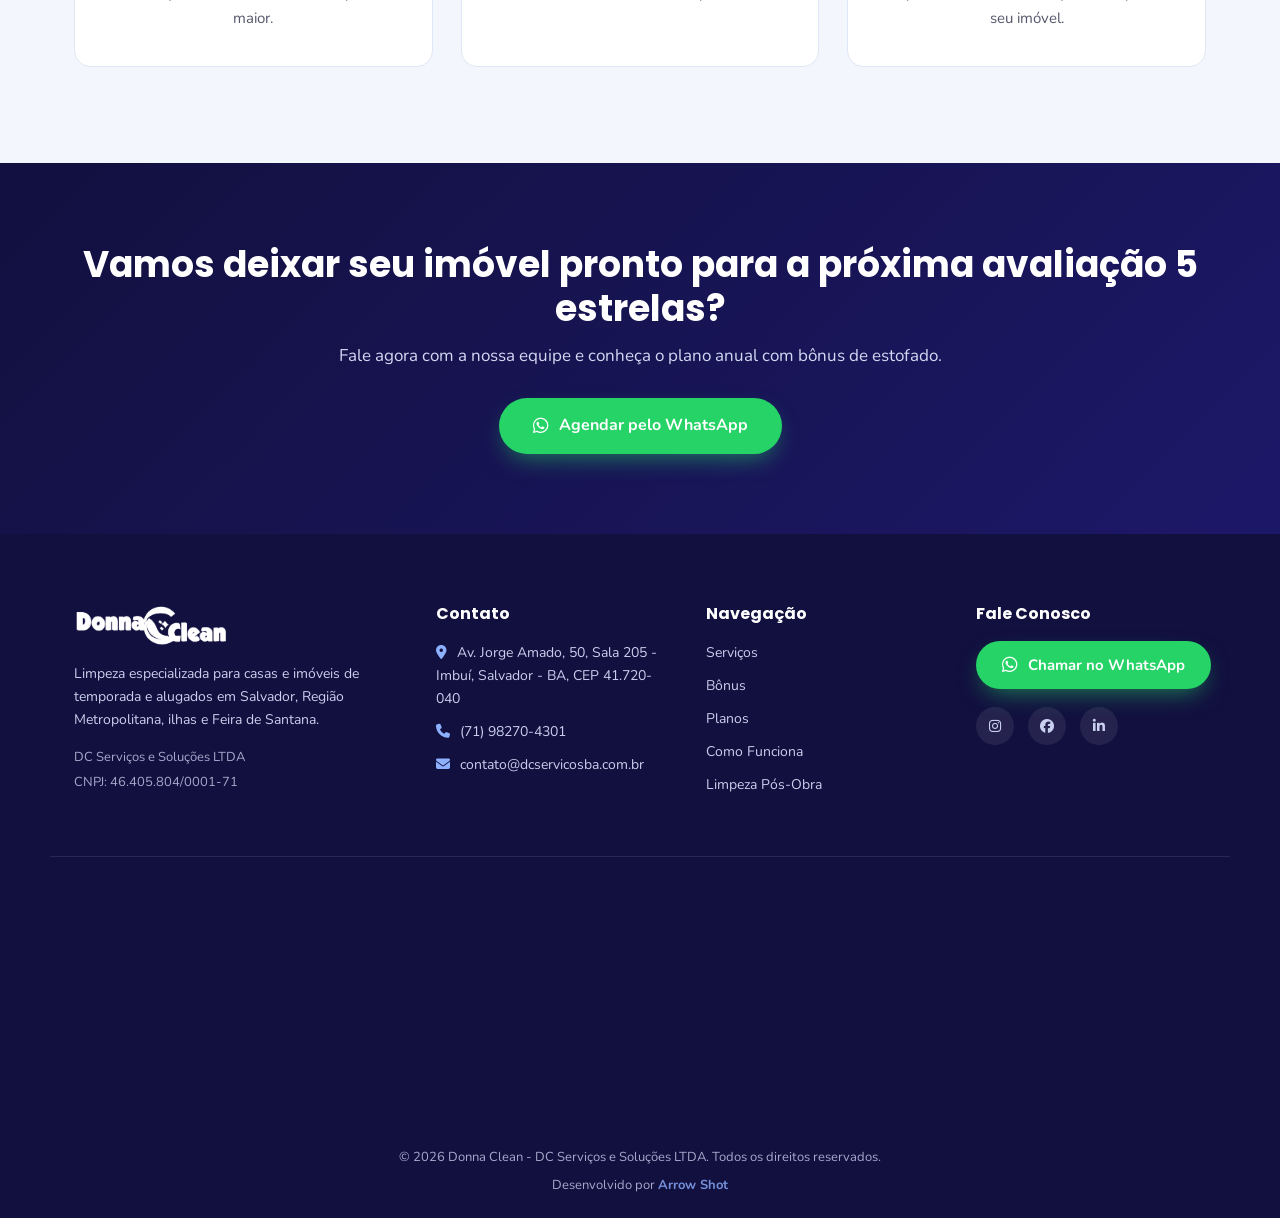
==== commit 7195c434: "Remove 116 imagens e vídeos sem uso (~117 MB) e versiona CSS/JS para evitar cache Co-Authored-By: Cl" ====
--- a/aluguel/index.html
+++ b/aluguel/index.html
@@ -26,7 +26,7 @@
 
 <link rel="stylesheet" href="https://cdnjs.cloudflare.com/ajax/libs/font-awesome/6.5.1/css/all.min.css" integrity="sha512-DTOQO9RWCH3ppGqcWaEA1BIZOC6xxalwEsw9c2QQeAIftl+Vegovlnee1c9QX4TctnWMn13TZye+giMm8e2LwA==" crossorigin="anonymous" referrerpolicy="no-referrer">
 
-<link rel="stylesheet" href="style.css">
+<link rel="stylesheet" href="style.css?v=20261002">
 
 <script type="application/ld+json">
 {
@@ -540,6 +540,6 @@
   <a href="https://wa.me/5571982704301?text=Ol%C3%A1%21%20Vim%20pelo%20site%20e%20tenho%20um%20im%C3%B3vel%20de%20temporada.%20Gostaria%20de%20saber%20mais%20sobre%20a%20limpeza." class="btn btn-whatsapp" target="_blank" rel="noopener" data-cta="sticky"><i class="fa-brands fa-whatsapp"></i> Solicitar orçamento no WhatsApp</a>
 </div>
 
-<script src="java.js"></script>
+<script src="java.js?v=20261002"></script>
 </body>
 </html>
--- a/aluguel/style.css
+++ b/aluguel/style.css
@@ -163,7 +163,7 @@
   background: var(--navy);
 }
 .hero-photo-main img, .hero-photo-inset img { width: 100%; height: 100%; object-fit: cover; }
-.hero-photo-main img { object-position: 62% 50%; }
+.hero-photo-main img { object-position: 100% 50%; }
 .hero-photo-inset {
   position: absolute;
   right: -24px; bottom: 0;
